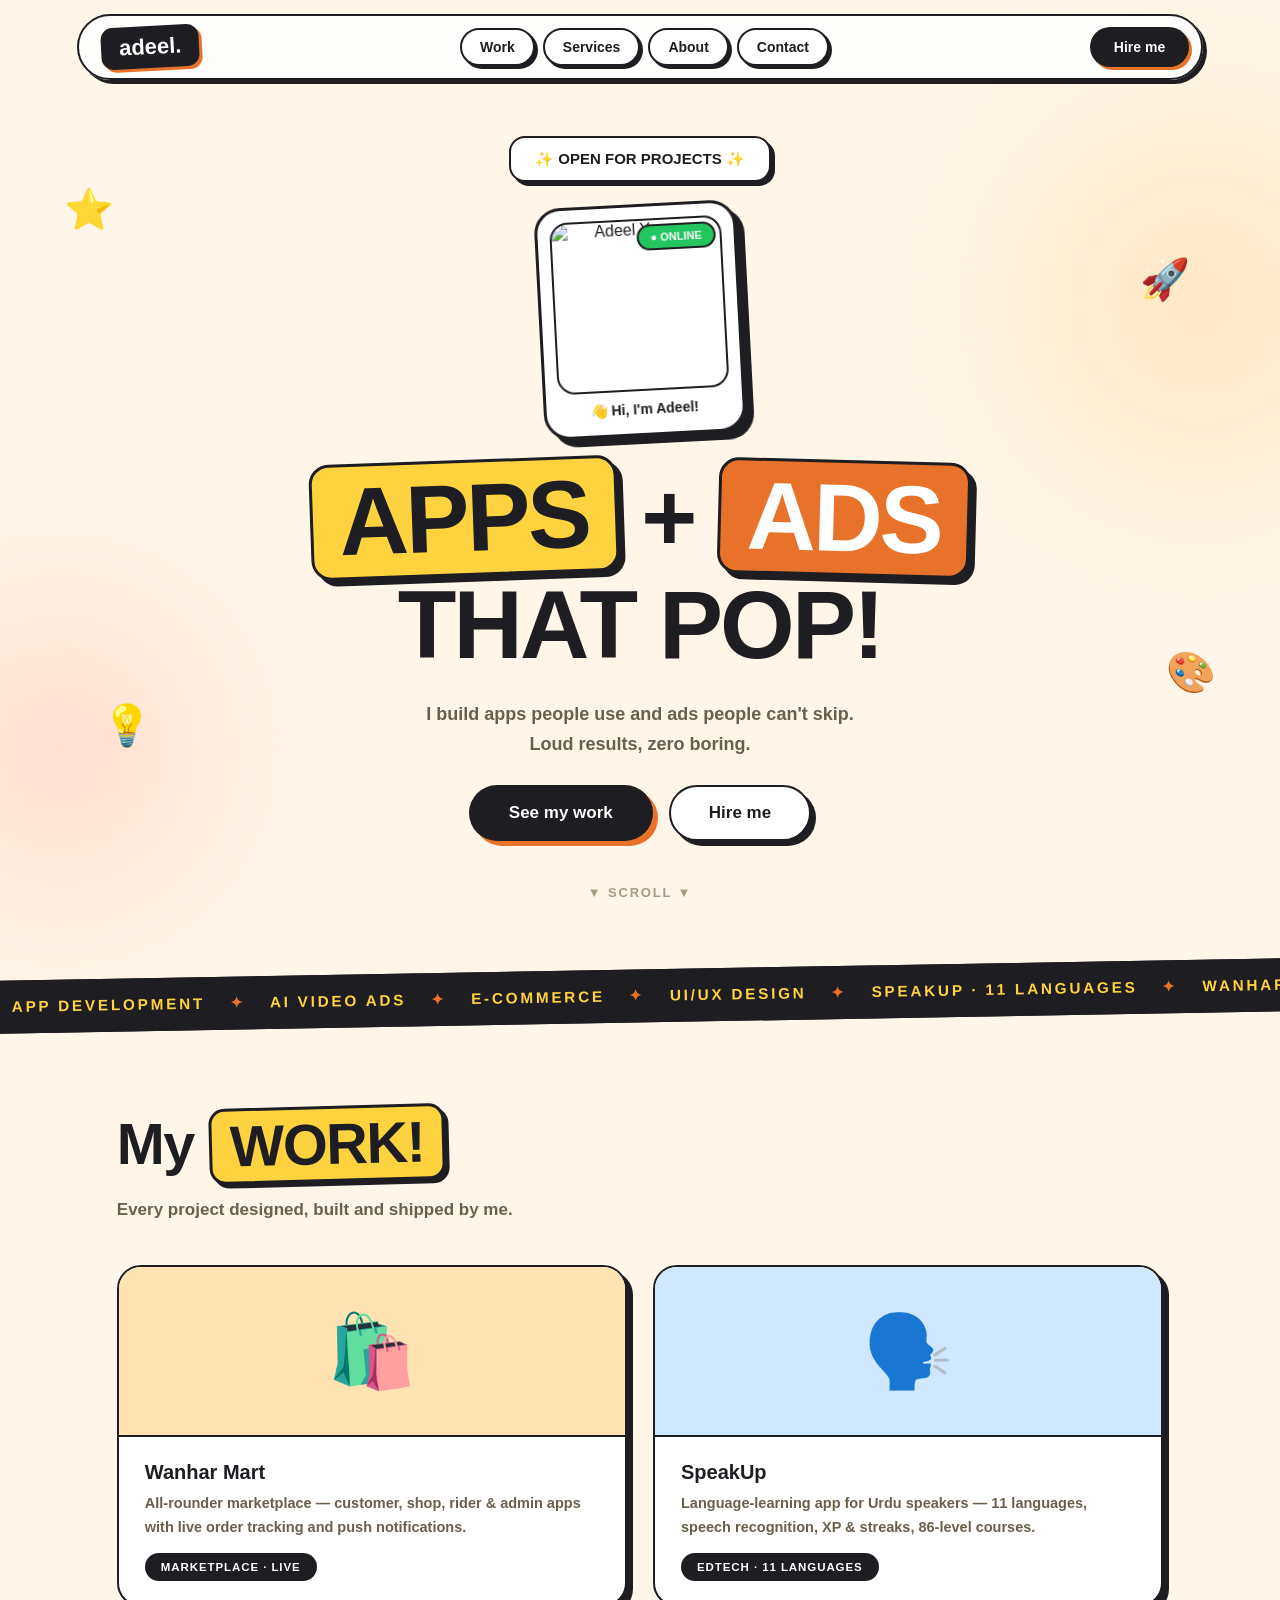
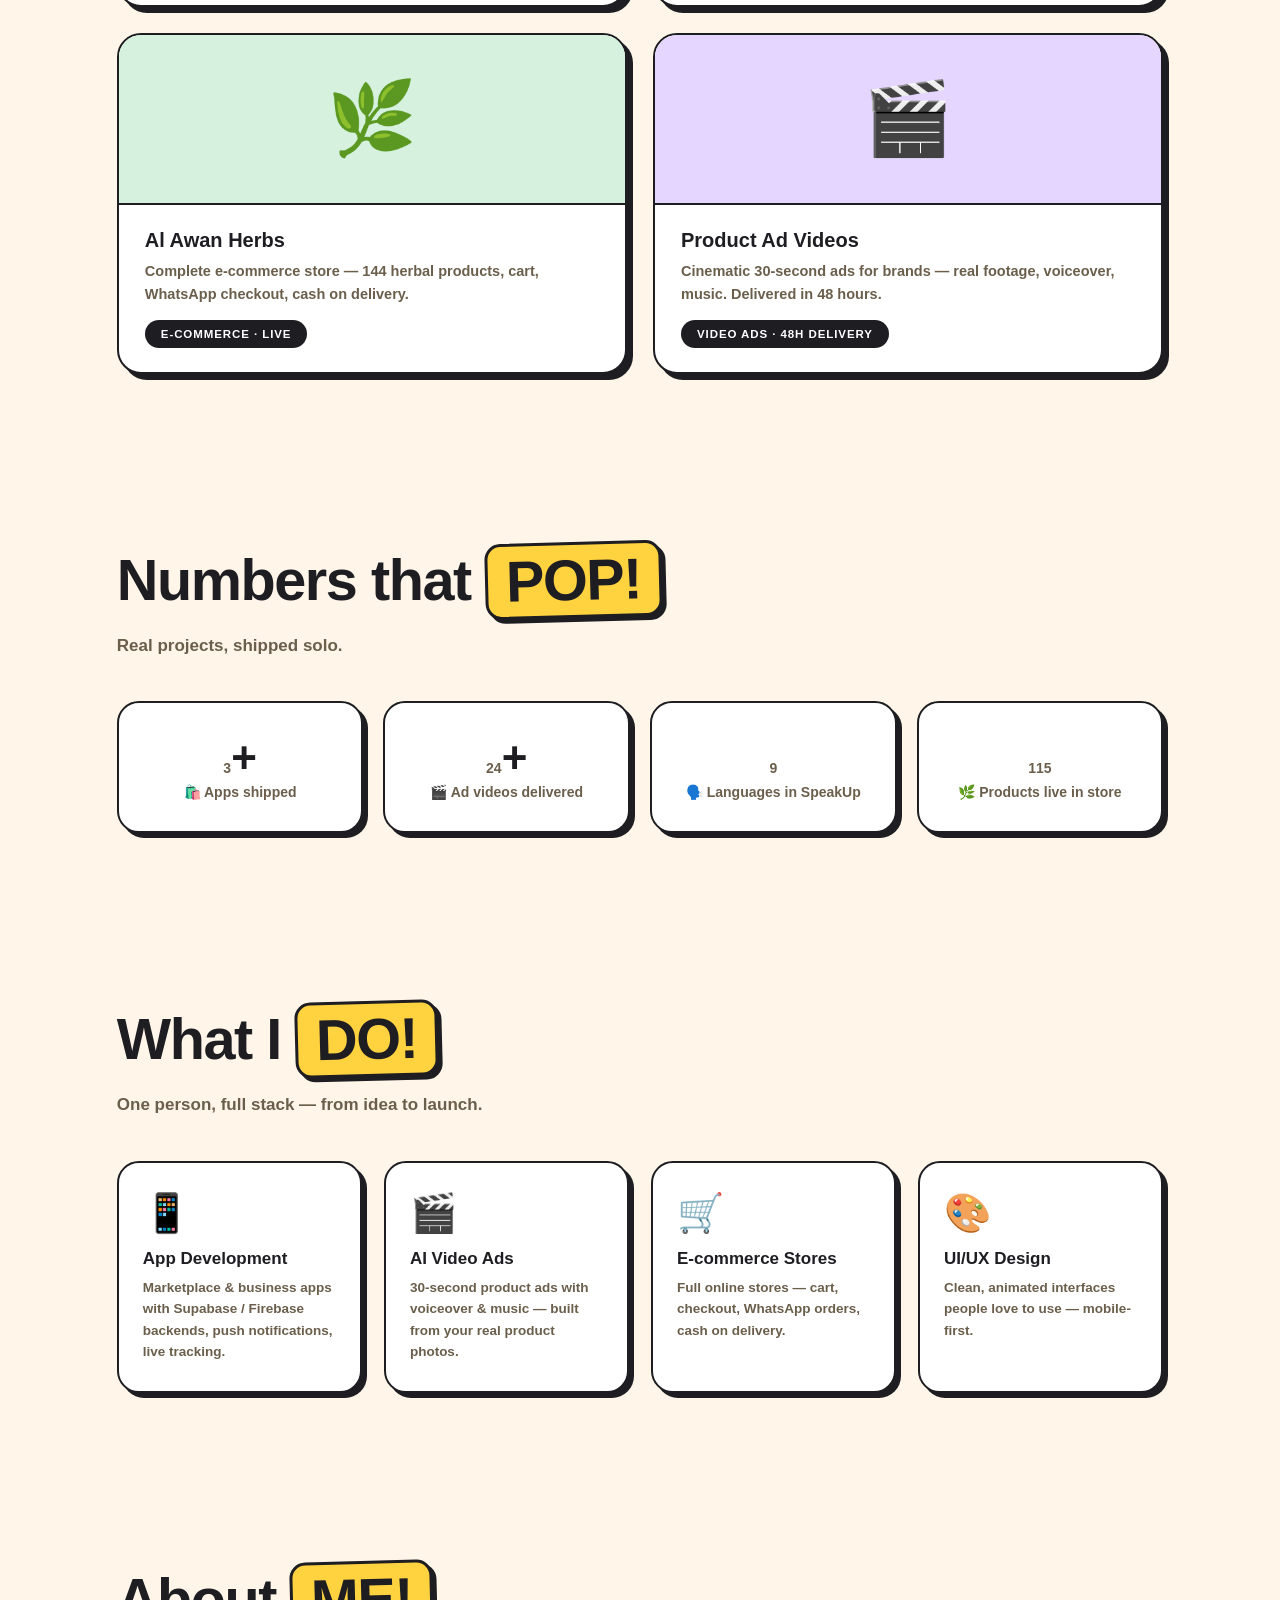
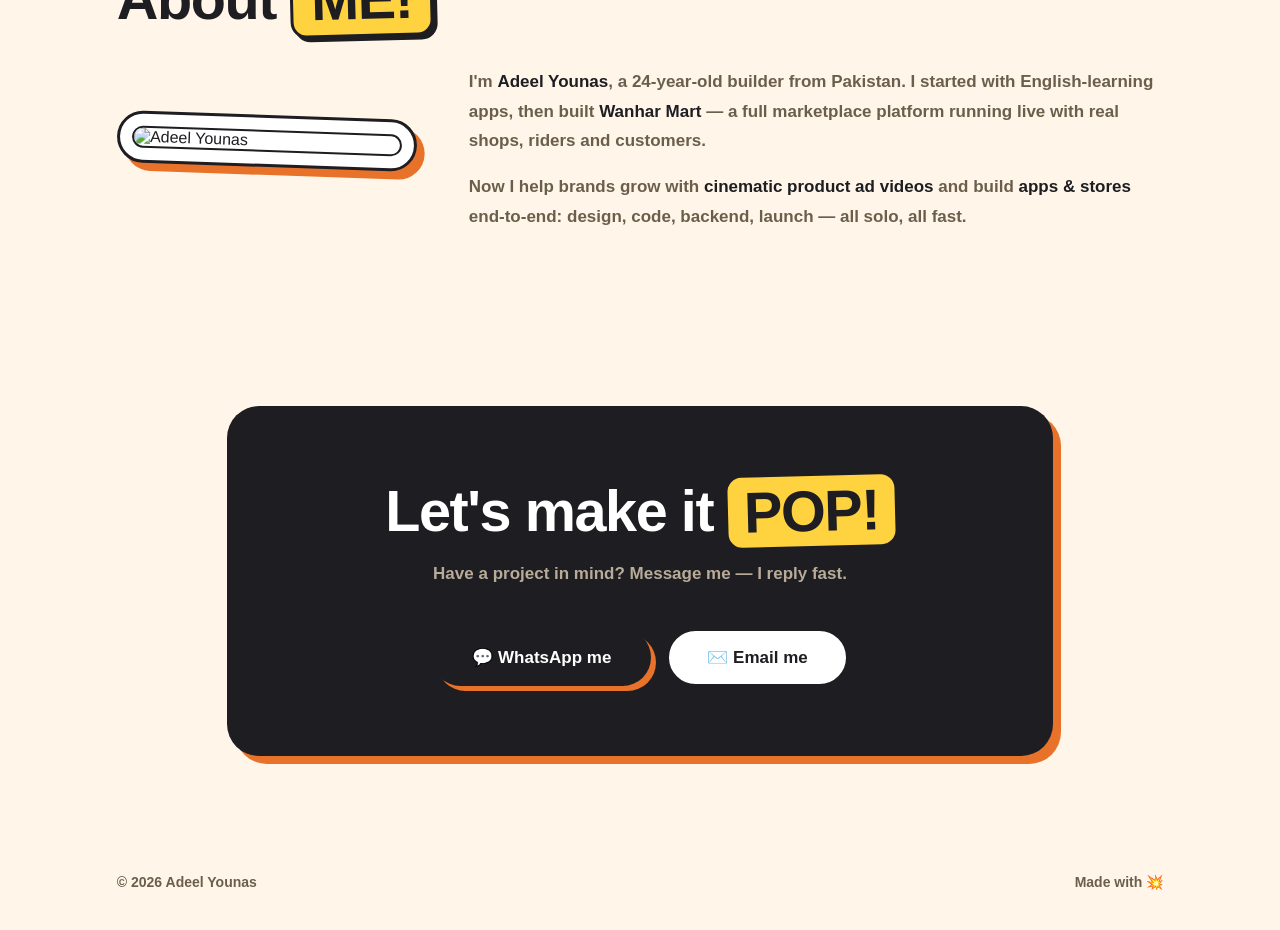
==== index.html @ 3af9af8c "Portfolio website v1 — Sticker Pop design" ====
<!DOCTYPE html>
<html lang="en">
<head>
<meta charset="utf-8">
<meta name="viewport" content="width=device-width,initial-scale=1">
<title>Adeel Younas — Apps & Ads That Pop!</title>
<meta name="description" content="Adeel Younas builds marketplace apps, e-commerce stores and scroll-stopping video ads.">
<!-- ============================================================
  CONTACT SETUP — Adeel, apne asal links yahan lagao:
  1) WHATSAPP_NUMBER: apna number (92 se shuru, baghair + ke)
  2) EMAIL_ADDRESS: apni email
============================================================= -->
<style>
*{margin:0;padding:0;box-sizing:border-box}
html{scroll-behavior:smooth}
body{background:#FFF6E9;color:#1d1d22;font-family:-apple-system,BlinkMacSystemFont,'Segoe UI',Roboto,sans-serif;overflow-x:hidden}
::selection{background:#FFD23F}
/* ---------- floating shapes ---------- */
.shape{position:absolute;pointer-events:none;animation:spinfloat 8s ease-in-out infinite;z-index:1;font-size:40px}
@keyframes spinfloat{0%,100%{transform:translateY(0) rotate(0)}50%{transform:translateY(-24px) rotate(18deg)}}
/* ---------- nav ---------- */
nav{position:sticky;top:14px;z-index:50;display:flex;justify-content:space-between;align-items:center;margin:14px 6vw 0;background:#ffffffd9;border:2.5px solid #1d1d22;border-radius:99px;padding:10px 12px 10px 22px;box-shadow:4px 4px 0 #1d1d22;backdrop-filter:blur(10px)}
.logo{font-weight:900;font-size:22px;background:#1d1d22;color:#fff;padding:8px 18px;border-radius:12px;transform:rotate(-3deg);box-shadow:3px 3px 0 #E8722A;text-decoration:none}
.links{display:flex;gap:8px}
.links a{background:#fff;border:2px solid #1d1d22;padding:9px 18px;border-radius:99px;font-size:14px;font-weight:800;color:#1d1d22;cursor:pointer;box-shadow:3px 3px 0 #1d1d22;text-decoration:none;transition:transform .15s,box-shadow .15s}
.links a:hover{transform:translate(-2px,-2px);box-shadow:5px 5px 0 #1d1d22}
.navcta{background:#1d1d22;color:#fff;border:0;font-weight:900;font-size:14px;padding:12px 24px;border-radius:99px;cursor:pointer;box-shadow:3px 3px 0 #E8722A}
/* ---------- hero ---------- */
.hero{min-height:92vh;padding:56px 6vw 60px;position:relative;text-align:center}
.stk{display:inline-block;background:#fff;border:2.5px solid #1d1d22;border-radius:16px;padding:12px 24px;font-weight:900;font-size:15px;box-shadow:4px 4px 0 #1d1d22;margin-bottom:22px;animation:bounce 2.4s ease-in-out infinite;position:relative;z-index:2}
@keyframes bounce{0%,100%{transform:rotate(-2deg) translateY(0)}50%{transform:rotate(2deg) translateY(-10px)}}
.photostk{display:inline-block;background:#fff;border:3px solid #1d1d22;border-radius:26px;padding:12px 12px 16px;transform:rotate(-3deg);box-shadow:8px 8px 0 #1d1d22;margin-bottom:24px;animation:bounce 3.2s ease-in-out infinite;position:relative;z-index:2}
.photostk img{width:172px;height:172px;object-fit:cover;border-radius:18px;border:2.5px solid #1d1d22;display:block}
.photostk .cap{font-weight:900;font-size:14px;margin-top:10px}
.photostk .on{position:absolute;top:18px;right:18px;background:#22c55e;border:2.5px solid #1d1d22;color:#fff;font-size:11px;font-weight:900;padding:5px 12px;border-radius:99px;animation:blinkdot 1.8s infinite}
@keyframes blinkdot{50%{opacity:.55}}
h1{font-size:clamp(52px,7.5vw,104px);line-height:1.02;letter-spacing:-.03em;font-weight:900;position:relative;z-index:2}
h1 .w1{display:inline-block;background:#FFD23F;border:3px solid #1d1d22;border-radius:20px;padding:6px 26px;transform:rotate(-2deg);box-shadow:6px 6px 0 #1d1d22;animation:wiggle 3s ease-in-out infinite}
h1 .w2{display:inline-block;background:#E8722A;color:#fff;border:3px solid #1d1d22;border-radius:20px;padding:6px 26px;transform:rotate(1.5deg);box-shadow:6px 6px 0 #1d1d22;animation:wiggle 3s ease-in-out infinite reverse}
@keyframes wiggle{0%,100%{transform:rotate(-2deg)}50%{transform:rotate(2deg) translateY(-6px)}}
p.desc{font-size:18px;color:#6b5f4c;margin:26px auto;max-width:580px;line-height:1.65;font-weight:600;position:relative;z-index:2}
.cta{display:flex;gap:16px;justify-content:center;position:relative;z-index:2;flex-wrap:wrap}
.btn1{background:#1d1d22;color:#fff;border:0;font-weight:900;font-size:17px;padding:18px 40px;border-radius:99px;cursor:pointer;box-shadow:5px 5px 0 #E8722A;transition:transform .15s;text-decoration:none;display:inline-block}
.btn1:hover{transform:translate(-2px,-2px)}
.btn1:active{transform:translate(2px,2px);box-shadow:1px 1px 0 #E8722A}
.btn2{background:#fff;border:2.5px solid #1d1d22;font-weight:900;font-size:17px;padding:16px 38px;border-radius:99px;cursor:pointer;box-shadow:5px 5px 0 #1d1d22;color:#1d1d22;text-decoration:none;display:inline-block;transition:transform .15s}
.btn2:hover{transform:translate(-2px,-2px)}
.scrollhint{margin-top:44px;color:#a89a83;font-weight:800;font-size:13px;letter-spacing:.14em;animation:hinty 2s ease-in-out infinite;position:relative;z-index:2}
@keyframes hinty{50%{transform:translateY(8px)}}
/* ---------- sections ---------- */
section{padding:84px 6vw;max-width:1200px;margin:0 auto;position:relative;z-index:2}
h2{font-size:clamp(36px,4.5vw,60px);font-weight:900;letter-spacing:-.025em;margin-bottom:14px}
h2 .mk{background:#FFD23F;border:3px solid #1d1d22;border-radius:16px;padding:2px 18px;box-shadow:4px 4px 0 #1d1d22;display:inline-block;transform:rotate(-1.5deg)}
.secsub{color:#6b5f4c;font-size:17px;margin-bottom:42px;font-weight:600;max-width:620px;line-height:1.6}
/* reveal on scroll */
.rv{opacity:0;transform:translateY(46px) rotate(.5deg);transition:opacity .7s cubic-bezier(.22,1,.36,1),transform .7s cubic-bezier(.22,1,.36,1)}
.rv.in{opacity:1;transform:none}
/* stats */
.stats{display:flex;gap:20px;flex-wrap:wrap}
.stat{flex:1;min-width:170px;background:#fff;border:2.5px solid #1d1d22;border-radius:22px;padding:30px 20px;text-align:center;box-shadow:5px 5px 0 #1d1d22;transition:transform .2s}
.stat:hover{transform:translateY(-6px) rotate(-1deg)}
.stat b{font-size:44px;display:block;font-variant-numeric:tabular-nums}
.stat span{color:#6b5f4c;font-size:14px;font-weight:700}
/* projects */
.proj{display:grid;grid-template-columns:1fr 1fr;gap:26px}
.pj{background:#fff;border:2.5px solid #1d1d22;border-radius:24px;overflow:hidden;box-shadow:6px 6px 0 #1d1d22;transition:transform .2s,box-shadow .2s}
.pj:hover{transform:translate(-3px,-3px);box-shadow:9px 9px 0 #1d1d22}
.pj .art{height:170px;display:flex;align-items:center;justify-content:center;font-size:72px;border-bottom:2.5px solid #1d1d22}
.a1{background:#FFE3B3}.a2{background:#CFE8FF}.a3{background:#D6F2DF}.a4{background:#E5D6FF}
.pj .body{padding:24px 26px}
.pj .body b{font-size:20px}.pj .body p{color:#6b5f4c;font-size:14.5px;margin-top:8px;line-height:1.6;font-weight:600}
.pj .tag{display:inline-block;margin-top:14px;font-size:11.5px;font-weight:900;letter-spacing:.08em;color:#fff;background:#1d1d22;padding:8px 16px;border-radius:99px}
/* services */
.svc{display:grid;grid-template-columns:repeat(4,1fr);gap:22px}
.sv{background:#fff;border:2.5px solid #1d1d22;border-radius:22px;padding:28px 24px;box-shadow:5px 5px 0 #1d1d22;transition:transform .2s}
.sv:hover{transform:translate(-3px,-3px) rotate(-1deg)}
.sv .em{font-size:38px}.sv b{display:block;margin:14px 0 8px;font-size:17px}.sv p{color:#6b5f4c;font-size:13.5px;line-height:1.6;font-weight:600}
/* about */
.about{display:grid;grid-template-columns:300px 1fr;gap:52px;align-items:center}
.about .ph2{background:#fff;border:3px solid #1d1d22;border-radius:26px;padding:12px;transform:rotate(2deg);box-shadow:8px 8px 0 #E8722A;transition:transform .25s}
.about .ph2:hover{transform:rotate(0)}
.about .ph2 img{width:100%;border-radius:18px;border:2.5px solid #1d1d22;display:block}
.about p{color:#6b5f4c;font-size:17px;line-height:1.75;margin-top:16px;font-weight:600}
.about p b{color:#1d1d22}
/* contact */
.contact{text-align:center;padding:90px 6vw;max-width:980px;margin:0 auto;position:relative;z-index:2}
.cbox{background:#1d1d22;color:#fff;border-radius:32px;padding:70px 40px;box-shadow:8px 8px 0 #E8722A;position:relative;overflow:hidden}
.cbox h2{color:#fff}.cbox .secsub{color:#b8ab98;margin-left:auto;margin-right:auto}
.popword{background:#FFD23F;color:#1d1d22;border-radius:14px;padding:2px 16px;display:inline-block;transform:rotate(-1.5deg)}
.cbtns{display:flex;gap:16px;justify-content:center;margin-top:34px;flex-wrap:wrap}
.cbtns .btn1{box-shadow:5px 5px 0 #E8722A}
/* footer */
footer{padding:28px 6vw 40px;color:#6b5f4c;font-size:14px;font-weight:700;display:flex;justify-content:space-between;max-width:1200px;margin:0 auto;position:relative;z-index:2}
/* back to top */
#top{position:fixed;bottom:26px;right:26px;width:54px;height:54px;border-radius:50%;background:#1d1d22;color:#FFD23F;border:2.5px solid #1d1d22;box-shadow:4px 4px 0 #E8722A;font-size:22px;font-weight:900;cursor:pointer;z-index:60;opacity:0;pointer-events:none;transition:opacity .3s,transform .2s}
#top.show{opacity:1;pointer-events:auto}
#top:hover{transform:translateY(-4px)}
/* responsive */
@media(max-width:900px){
  .svc{grid-template-columns:1fr 1fr}
  .proj{grid-template-columns:1fr}
  .about{grid-template-columns:1fr;gap:32px}
  .about .ph2{max-width:300px;margin:0 auto}
  .links{display:none}
}
@media(max-width:560px){
  .svc{grid-template-columns:1fr}
  h1{font-size:15vw}
  .cbox{padding:48px 24px}
}

/* ===== extra animations ===== */
@keyframes heroIn{from{opacity:0;transform:translateY(50px) scale(.96)}to{opacity:1;transform:none}}
@keyframes popIn{0%{opacity:0;transform:scale(.4) rotate(-14deg)}70%{transform:scale(1.12) rotate(3deg)}100%{opacity:1;transform:scale(1) rotate(-3deg)}}
.hero .stk{animation:heroIn .7s .1s cubic-bezier(.22,1,.36,1) backwards,bounce 2.4s 1s ease-in-out infinite}
.photostk{animation:popIn .8s .25s cubic-bezier(.34,1.56,.64,1) backwards,bounce 3.2s 1.4s ease-in-out infinite}
.hero h1{animation:heroIn .8s .4s cubic-bezier(.22,1,.36,1) backwards}
.hero p.desc{animation:heroIn .8s .55s cubic-bezier(.22,1,.36,1) backwards}
.hero .cta{animation:heroIn .8s .7s cubic-bezier(.22,1,.36,1) backwards}
.scrollhint{animation:heroIn .8s .85s ease backwards,hinty 2s 1.8s ease-in-out infinite}
/* marquee strip */
.marq{overflow:hidden;white-space:nowrap;background:#1d1d22;border-top:2.5px solid #1d1d22;border-bottom:2.5px solid #1d1d22;padding:15px 0;margin:10px 0 0;transform:rotate(-1deg) scale(1.02)}
.marq div{display:inline-block;font-weight:900;font-size:15px;letter-spacing:.18em;color:#FFD23F;animation:slide 24s linear infinite}
.marq div span{margin:0 24px}.marq div i{color:#E8722A;font-style:normal}
@keyframes slide{to{transform:translateX(-50%)}}
/* floating bg blobs */
.blob{position:absolute;border-radius:50%;filter:blur(80px);opacity:.5;pointer-events:none;z-index:0}
.bl1{width:340px;height:340px;background:#FFD9A0;top:6%;right:-90px;animation:drift 9s ease-in-out infinite}
.bl2{width:280px;height:280px;background:#FFC4B3;bottom:8%;left:-80px;animation:drift 11s ease-in-out infinite reverse}
@keyframes drift{0%,100%{transform:translate(0,0)}50%{transform:translate(-36px,28px)}}
/* heading marker pop */
h2 .mk{transition:transform .25s}
.rv.in h2 .mk,.rv.in.mk{animation:mkpop .5s cubic-bezier(.34,1.56,.64,1)}
@keyframes mkpop{0%{transform:scale(.5) rotate(-10deg)}100%{transform:scale(1) rotate(-1.5deg)}}
/* button shine sweep */
.btn1{position:relative;overflow:hidden}
.btn1::after{content:'';position:absolute;top:0;left:-80%;width:50%;height:100%;background:linear-gradient(100deg,transparent,#ffffff55,transparent);transform:skewX(-20deg);animation:shine 3.6s ease-in-out infinite}
@keyframes shine{0%,55%{left:-80%}100%{left:160%}}
/* tap bounce (touch) */
.tap{animation:tapb .35s ease!important}
@keyframes tapb{0%{transform:scale(1)}40%{transform:scale(.93) rotate(-1deg)}100%{transform:scale(1)}}
/* stat count pop */
.stat b{transition:transform .2s}
.stat:hover b{transform:scale(1.12)}
/* nav shrink on scroll */
nav.scrolled{padding:7px 10px 7px 18px;box-shadow:3px 3px 0 #1d1d22}
nav{transition:padding .25s,box-shadow .25s}
/* photo gentle float already via bounce; add glow pulse */
.photostk{filter:drop-shadow(0 0 0 transparent)}
@media(prefers-reduced-motion:reduce){*{animation:none!important;transition:none!important}.rv{opacity:1;transform:none}}
</style>
</head>
<body>

<nav>
  <a class="logo" href="#top-hero">adeel.</a>
  <div class="links">
    <a href="#work">Work</a><a href="#services">Services</a><a href="#about">About</a><a href="#contact">Contact</a>
  </div>
  <a class="navcta" href="#contact" style="text-decoration:none">Hire me</a>
</nav>

<header class="hero" id="top-hero">
  <div class="shape" style="top:12%;left:5%">⭐</div>
  <div class="shape" style="top:20%;right:7%;animation-delay:1.5s">🚀</div>
  <div class="shape" style="bottom:24%;left:8%;animation-delay:3s">💡</div>
  <div class="shape" style="bottom:30%;right:5%;animation-delay:2s">🎨</div>
  <div class="blob bl1"></div>
  <div class="blob bl2"></div>
  <div class="stk">✨ OPEN FOR PROJECTS ✨</div><br>
  <div class="photostk"><span class="on">● ONLINE</span><img src="adeel-photo.webp" alt="Adeel Younas"><div class="cap">👋 Hi, I'm Adeel!</div></div>
  <h1><span class="w1">APPS</span> + <span class="w2">ADS</span><br>THAT POP!</h1>
  <p class="desc">I build apps people use and ads people can't skip.<br>Loud results, zero boring.</p>
  <div class="cta"><a class="btn1" href="#work">See my work</a><a class="btn2" href="#contact">Hire me</a></div>
  <div class="scrollhint">▼ SCROLL ▼</div>
</header>
<div class="marq" aria-hidden="true"><div><span>APP DEVELOPMENT</span><i>✦</i><span>AI VIDEO ADS</span><i>✦</i><span>E-COMMERCE</span><i>✦</i><span>UI/UX DESIGN</span><i>✦</i><span>SPEAKUP · 11 LANGUAGES</span><i>✦</i><span>WANHAR MART · LIVE</span><i>✦</i><span>APP DEVELOPMENT</span><i>✦</i><span>AI VIDEO ADS</span><i>✦</i><span>E-COMMERCE</span><i>✦</i><span>UI/UX DESIGN</span><i>✦</i><span>SPEAKUP · 11 LANGUAGES</span><i>✦</i><span>WANHAR MART · LIVE</span><i>✦</i></div></div>

<section id="work">
  <h2 class="rv">My <span class="mk">WORK!</span></h2>
  <p class="secsub rv">Every project designed, built and shipped by me.</p>
  <div class="proj">
    <div class="pj rv"><div class="art a1">🛍️</div><div class="body"><b>Wanhar Mart</b><p>All-rounder marketplace — customer, shop, rider &amp; admin apps with live order tracking and push notifications.</p><span class="tag">MARKETPLACE · LIVE</span></div></div>
    <div class="pj rv"><div class="art a2">🗣️</div><div class="body"><b>SpeakUp</b><p>Language-learning app for Urdu speakers — 11 languages, speech recognition, XP &amp; streaks, 86-level courses.</p><span class="tag">EDTECH · 11 LANGUAGES</span></div></div>
    <div class="pj rv"><div class="art a3">🌿</div><div class="body"><b>Al Awan Herbs</b><p>Complete e-commerce store — 144 herbal products, cart, WhatsApp checkout, cash on delivery.</p><span class="tag">E-COMMERCE · LIVE</span></div></div>
    <div class="pj rv"><div class="art a4">🎬</div><div class="body"><b>Product Ad Videos</b><p>Cinematic 30-second ads for brands — real footage, voiceover, music. Delivered in 48 hours.</p><span class="tag">VIDEO ADS · 48H DELIVERY</span></div></div>
  </div>
</section>

<section>
  <h2 class="rv">Numbers that <span class="mk">POP!</span></h2>
  <p class="secsub rv">Real projects, shipped solo.</p>
  <div class="stats">
    <div class="stat rv"><b><span class="count" data-n="4">0</span>+</b><span>🛍️ Apps shipped</span></div>
    <div class="stat rv"><b><span class="count" data-n="30">0</span>+</b><span>🎬 Ad videos delivered</span></div>
    <div class="stat rv"><b><span class="count" data-n="11">0</span></b><span>🗣️ Languages in SpeakUp</span></div>
    <div class="stat rv"><b><span class="count" data-n="144">0</span></b><span>🌿 Products live in store</span></div>
  </div>
</section>

<section id="services">
  <h2 class="rv">What I <span class="mk">DO!</span></h2>
  <p class="secsub rv">One person, full stack — from idea to launch.</p>
  <div class="svc">
    <div class="sv rv"><div class="em">📱</div><b>App Development</b><p>Marketplace &amp; business apps with Supabase / Firebase backends, push notifications, live tracking.</p></div>
    <div class="sv rv"><div class="em">🎬</div><b>AI Video Ads</b><p>30-second product ads with voiceover &amp; music — built from your real product photos.</p></div>
    <div class="sv rv"><div class="em">🛒</div><b>E-commerce Stores</b><p>Full online stores — cart, checkout, WhatsApp orders, cash on delivery.</p></div>
    <div class="sv rv"><div class="em">🎨</div><b>UI/UX Design</b><p>Clean, animated interfaces people love to use — mobile-first.</p></div>
  </div>
</section>

<section id="about">
  <h2 class="rv">About <span class="mk">ME!</span></h2>
  <div class="about">
    <div class="ph2 rv"><img src="adeel-photo.webp" alt="Adeel Younas"></div>
    <div class="rv">
      <p>I'm <b>Adeel Younas</b>, a 24-year-old builder from Pakistan. I started with English-learning apps, then built <b>Wanhar Mart</b> — a full marketplace platform running live with real shops, riders and customers.</p>
      <p>Now I help brands grow with <b>cinematic product ad videos</b> and build <b>apps &amp; stores</b> end-to-end: design, code, backend, launch — all solo, all fast.</p>
    </div>
  </div>
</section>

<div class="contact" id="contact">
  <div class="cbox rv">
    <h2>Let's make it <span class="popword">POP!</span></h2>
    <p class="secsub">Have a project in mind? Message me — I reply fast.</p>
    <div class="cbtns">
      <a class="btn1" id="waBtn" href="#" target="_blank" rel="noopener">💬 WhatsApp me</a>
      <a class="btn2" id="mailBtn" href="#">✉️ Email me</a>
    </div>
  </div>
</div>

<footer><span>© 2026 Adeel Younas</span><span>Made with 💥</span></footer>

<button id="top" aria-label="Back to top">↑</button>

<script>
// ===== CONFIG — apne asal links yahan lagao =====
const WHATSAPP_NUMBER = "923410101415";
const EMAIL_ADDRESS   = "adeelmakhial@gmail.com";

document.getElementById('waBtn').href = WHATSAPP_NUMBER
  ? "https://wa.me/" + WHATSAPP_NUMBER + "?text=" + encodeURIComponent("Hi Adeel! I saw your portfolio — let's talk about a project.")
  : "#contact";
document.getElementById('mailBtn').href = EMAIL_ADDRESS ? "mailto:" + EMAIL_ADDRESS : "#contact";
if (!WHATSAPP_NUMBER) document.getElementById('waBtn').onclick = () => alert("WhatsApp number abhi set nahi — CONFIG mein lagao 🙂");
if (!EMAIL_ADDRESS) document.getElementById('mailBtn').onclick = () => alert("Email abhi set nahi — CONFIG mein lagao 🙂");

// ===== scroll reveal =====
const io = new IntersectionObserver(es => es.forEach(e => {
  if (e.isIntersecting){ e.target.classList.add('in'); io.unobserve(e.target); }
}), { threshold: .12 });
document.querySelectorAll('.rv').forEach(el => io.observe(el));

// ===== animated counters =====
const cio = new IntersectionObserver(es => es.forEach(e => {
  if (!e.isIntersecting) return;
  cio.unobserve(e.target);
  const el = e.target, target = +el.dataset.n, t0 = performance.now(), dur = 1400;
  (function tick(t){
    const p = Math.min((t - t0) / dur, 1), ease = 1 - Math.pow(1 - p, 3);
    el.textContent = Math.round(target * ease);
    if (p < 1) requestAnimationFrame(tick);
  })(t0);
}), { threshold: .5 });
document.querySelectorAll('.count').forEach(el => cio.observe(el));

// ===== back to top =====
const topBtn = document.getElementById('top');
addEventListener('scroll', () => topBtn.classList.toggle('show', scrollY > 600), { passive: true });
topBtn.onclick = () => scrollTo({ top: 0, behavior: 'smooth' });

// ===== tap bounce (mobile touch feedback) =====
document.querySelectorAll('.pj,.sv,.stat,.btn1,.btn2,.photostk').forEach(el => {
  el.addEventListener('touchstart', () => { el.classList.remove('tap'); void el.offsetWidth; el.classList.add('tap'); }, { passive: true });
});

// ===== nav shrink on scroll =====
const navEl = document.querySelector('nav');
addEventListener('scroll', () => navEl.classList.toggle('scrolled', scrollY > 40), { passive: true });

// ===== stagger cards in view =====
const sio = new IntersectionObserver(es => es.forEach(e => {
  if (!e.isIntersecting) return;
  sio.unobserve(e.target);
  const kids = e.target.querySelectorAll(':scope > *');
  kids.forEach((k, i) => { k.style.transitionDelay = (i * 90) + 'ms'; k.classList.add('in'); });
}), { threshold: .15 });
document.querySelectorAll('.proj,.svc,.stats').forEach(el => {
  el.querySelectorAll(':scope > *').forEach(k => k.classList.add('rv'));
  sio.observe(el);
});
</script>
</body>
</html>
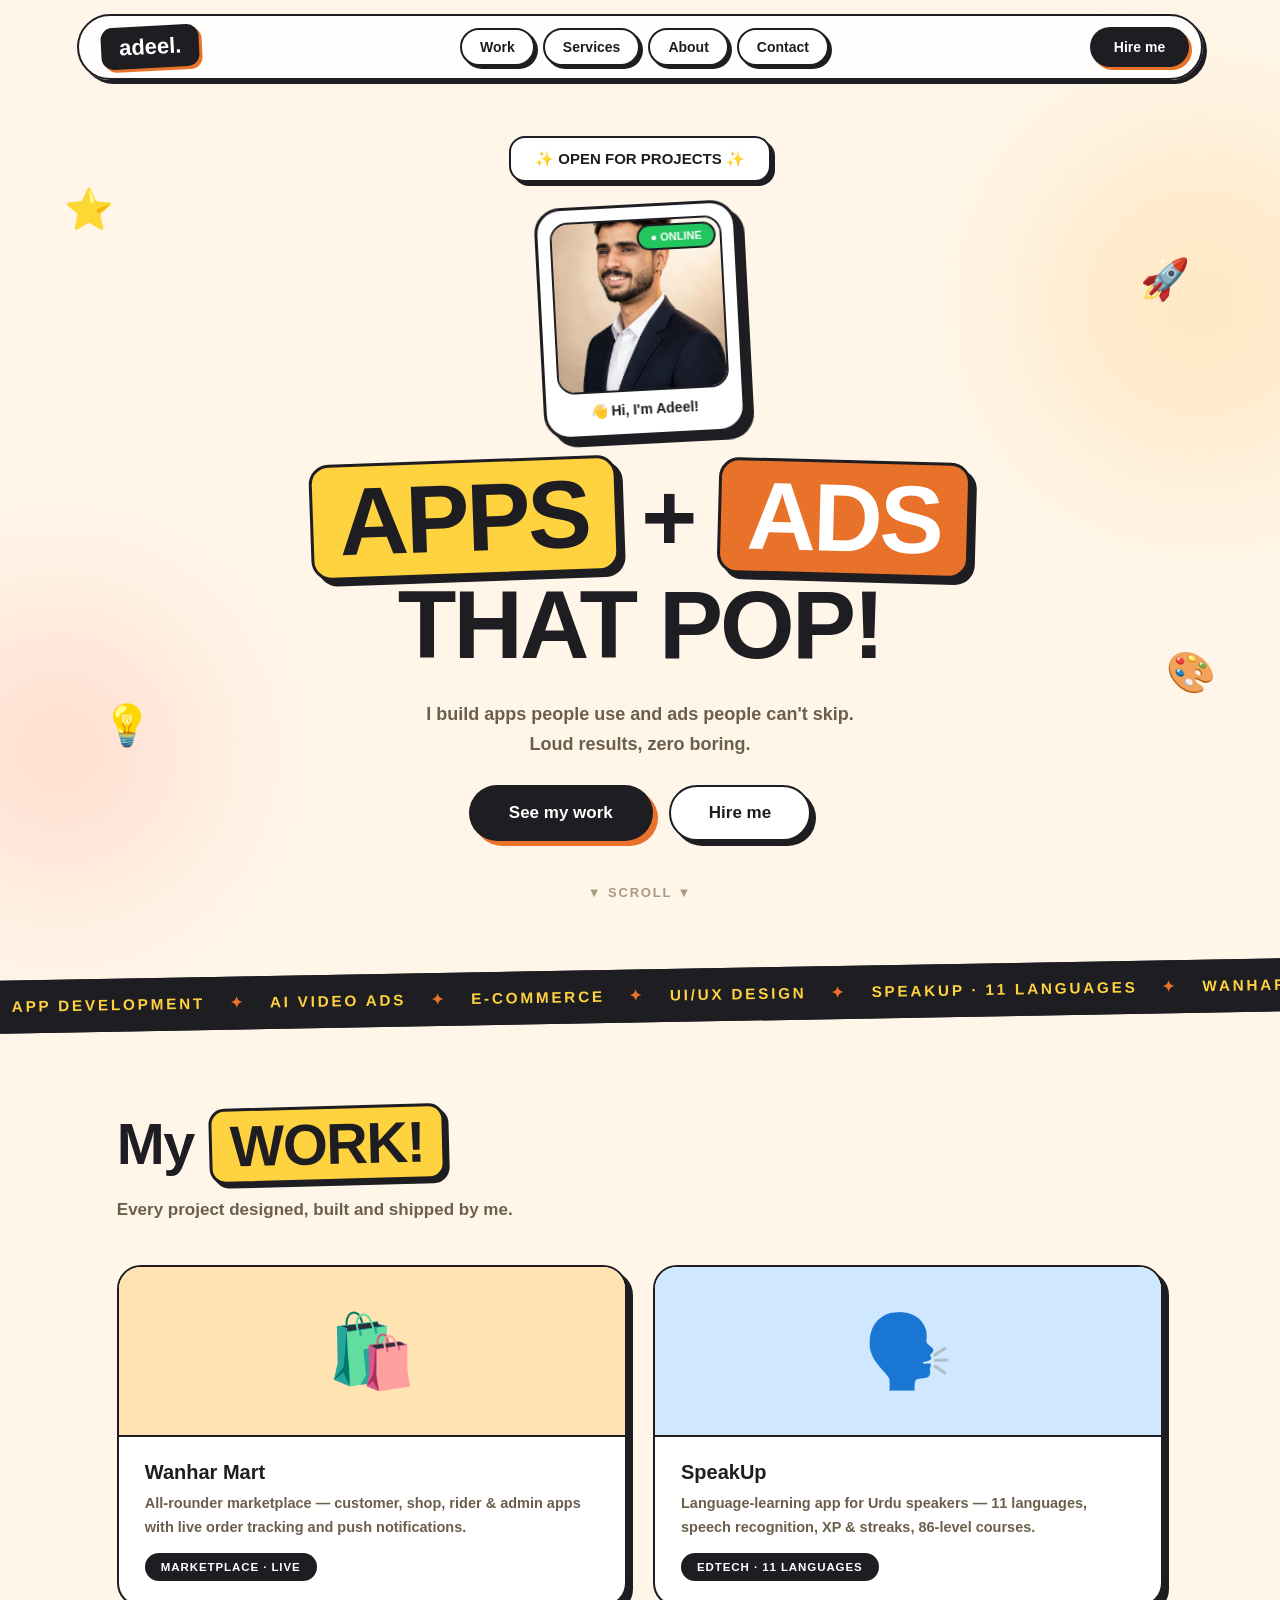
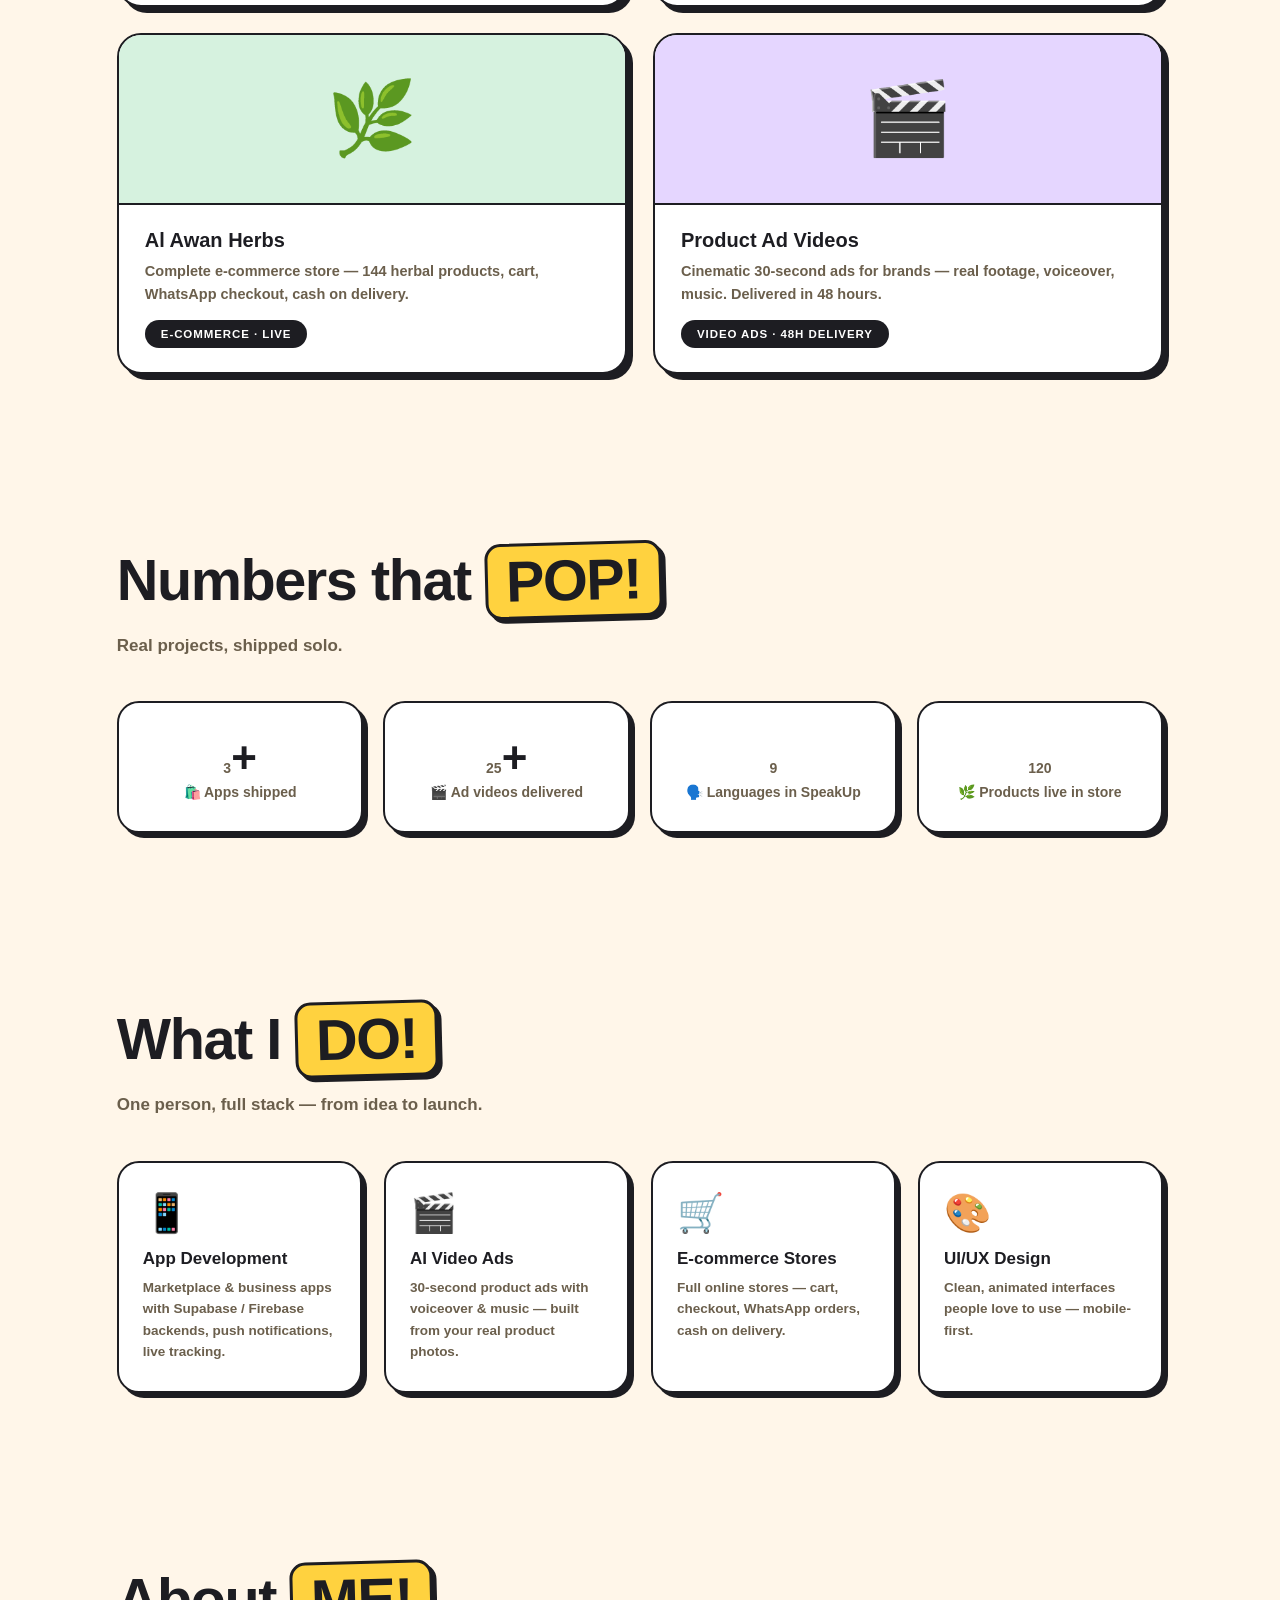
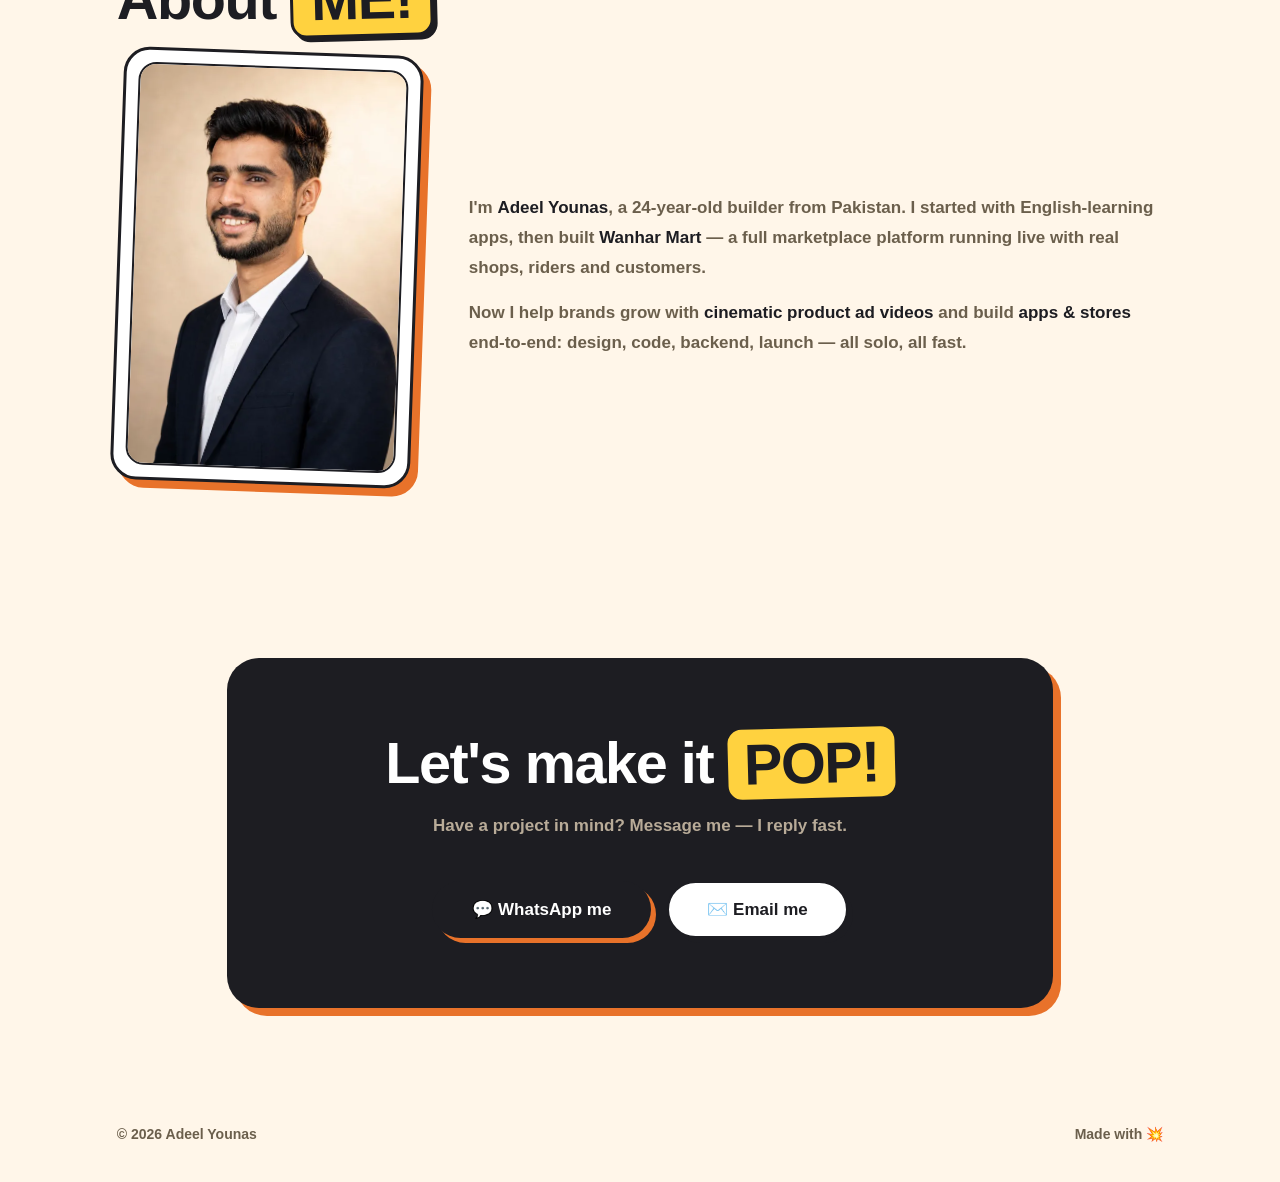
==== commit 46c74c01: "Embed photo as data URI (fix broken webp)" ====
--- a/index.html
+++ b/index.html
@@ -168,7 +168,7 @@
   <div class="blob bl1"></div>
   <div class="blob bl2"></div>
   <div class="stk">✨ OPEN FOR PROJECTS ✨</div><br>
-  <div class="photostk"><span class="on">● ONLINE</span><img src="adeel-photo.webp" alt="Adeel Younas"><div class="cap">👋 Hi, I'm Adeel!</div></div>
+  <div class="photostk"><span class="on">● ONLINE</span><img src="[data-uri]" alt="Adeel Younas"><div class="cap">👋 Hi, I'm Adeel!</div></div>
   <h1><span class="w1">APPS</span> + <span class="w2">ADS</span><br>THAT POP!</h1>
   <p class="desc">I build apps people use and ads people can't skip.<br>Loud results, zero boring.</p>
   <div class="cta"><a class="btn1" href="#work">See my work</a><a class="btn2" href="#contact">Hire me</a></div>
@@ -212,7 +212,7 @@
 <section id="about">
   <h2 class="rv">About <span class="mk">ME!</span></h2>
   <div class="about">
-    <div class="ph2 rv"><img src="adeel-photo.webp" alt="Adeel Younas"></div>
+    <div class="ph2 rv"><img src="[data-uri]" alt="Adeel Younas"></div>
     <div class="rv">
       <p>I'm <b>Adeel Younas</b>, a 24-year-old builder from Pakistan. I started with English-learning apps, then built <b>Wanhar Mart</b> — a full marketplace platform running live with real shops, riders and customers.</p>
       <p>Now I help brands grow with <b>cinematic product ad videos</b> and build <b>apps &amp; stores</b> end-to-end: design, code, backend, launch — all solo, all fast.</p>
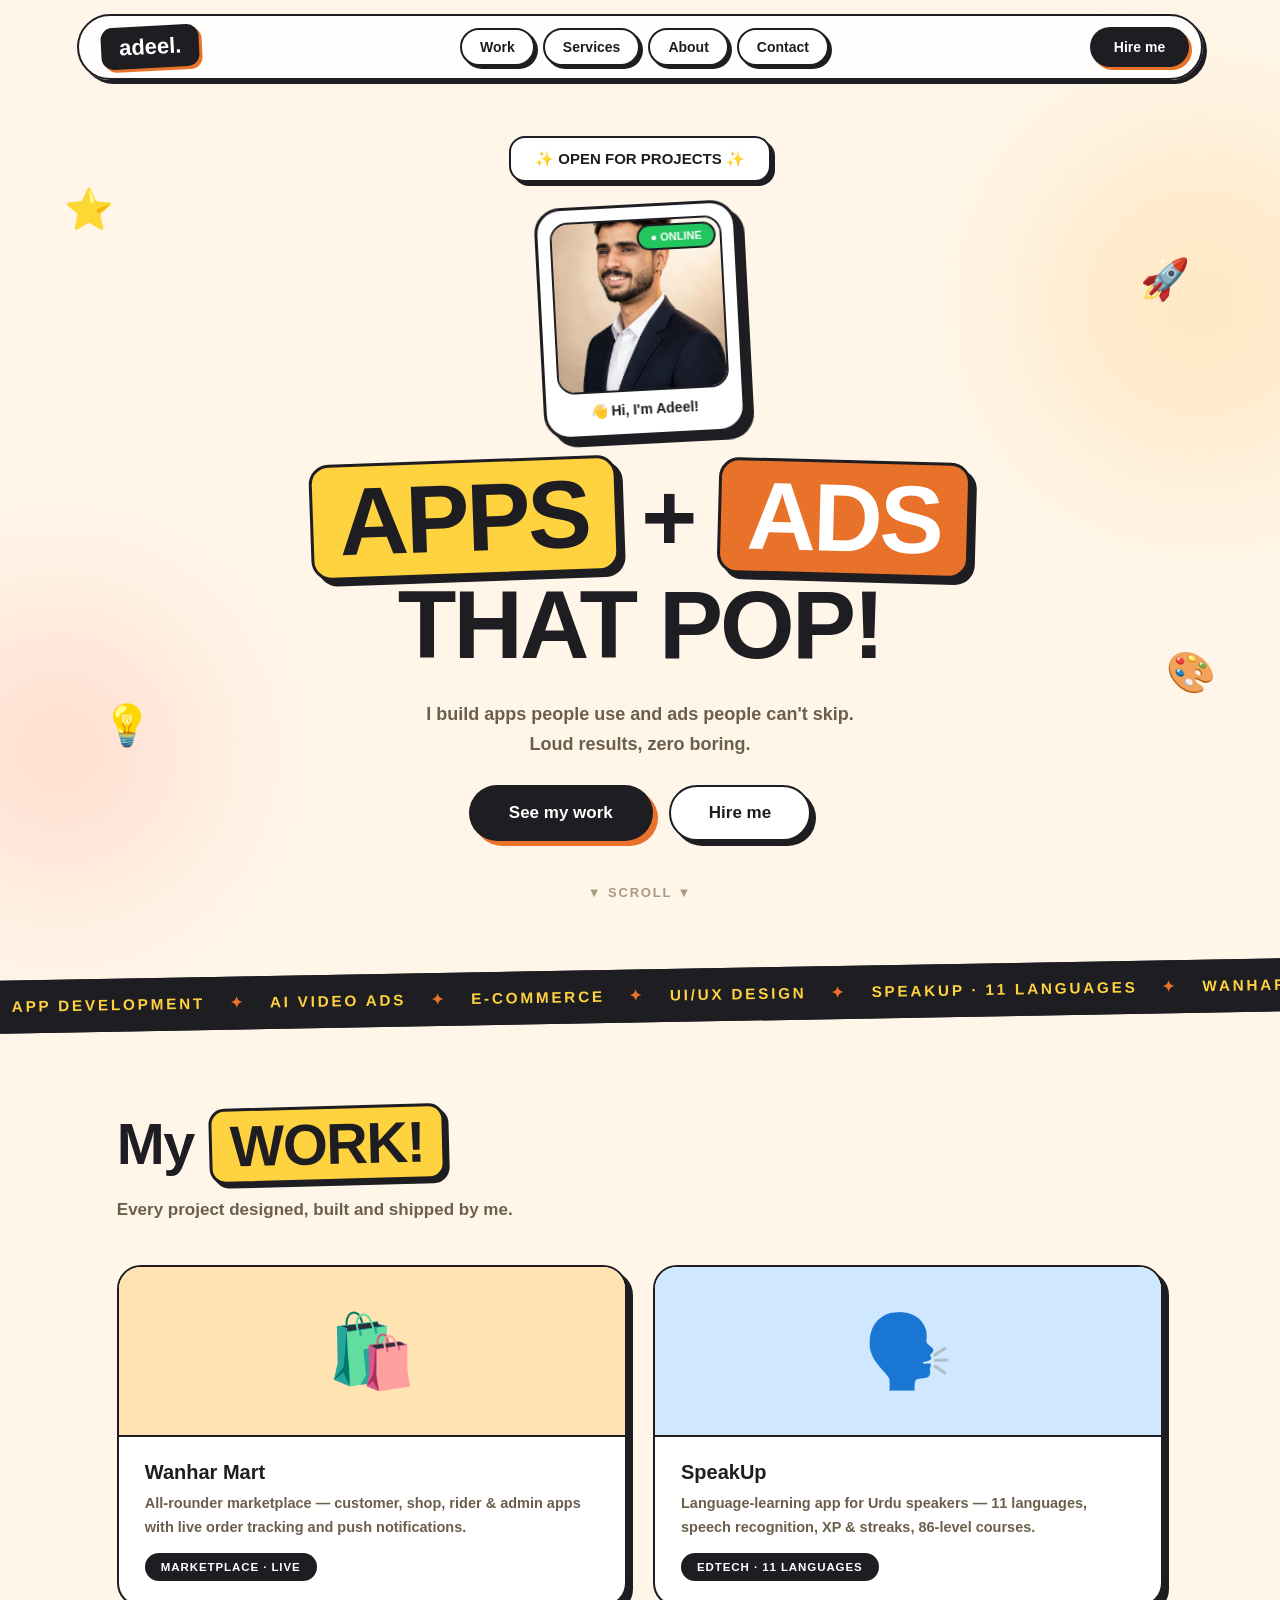
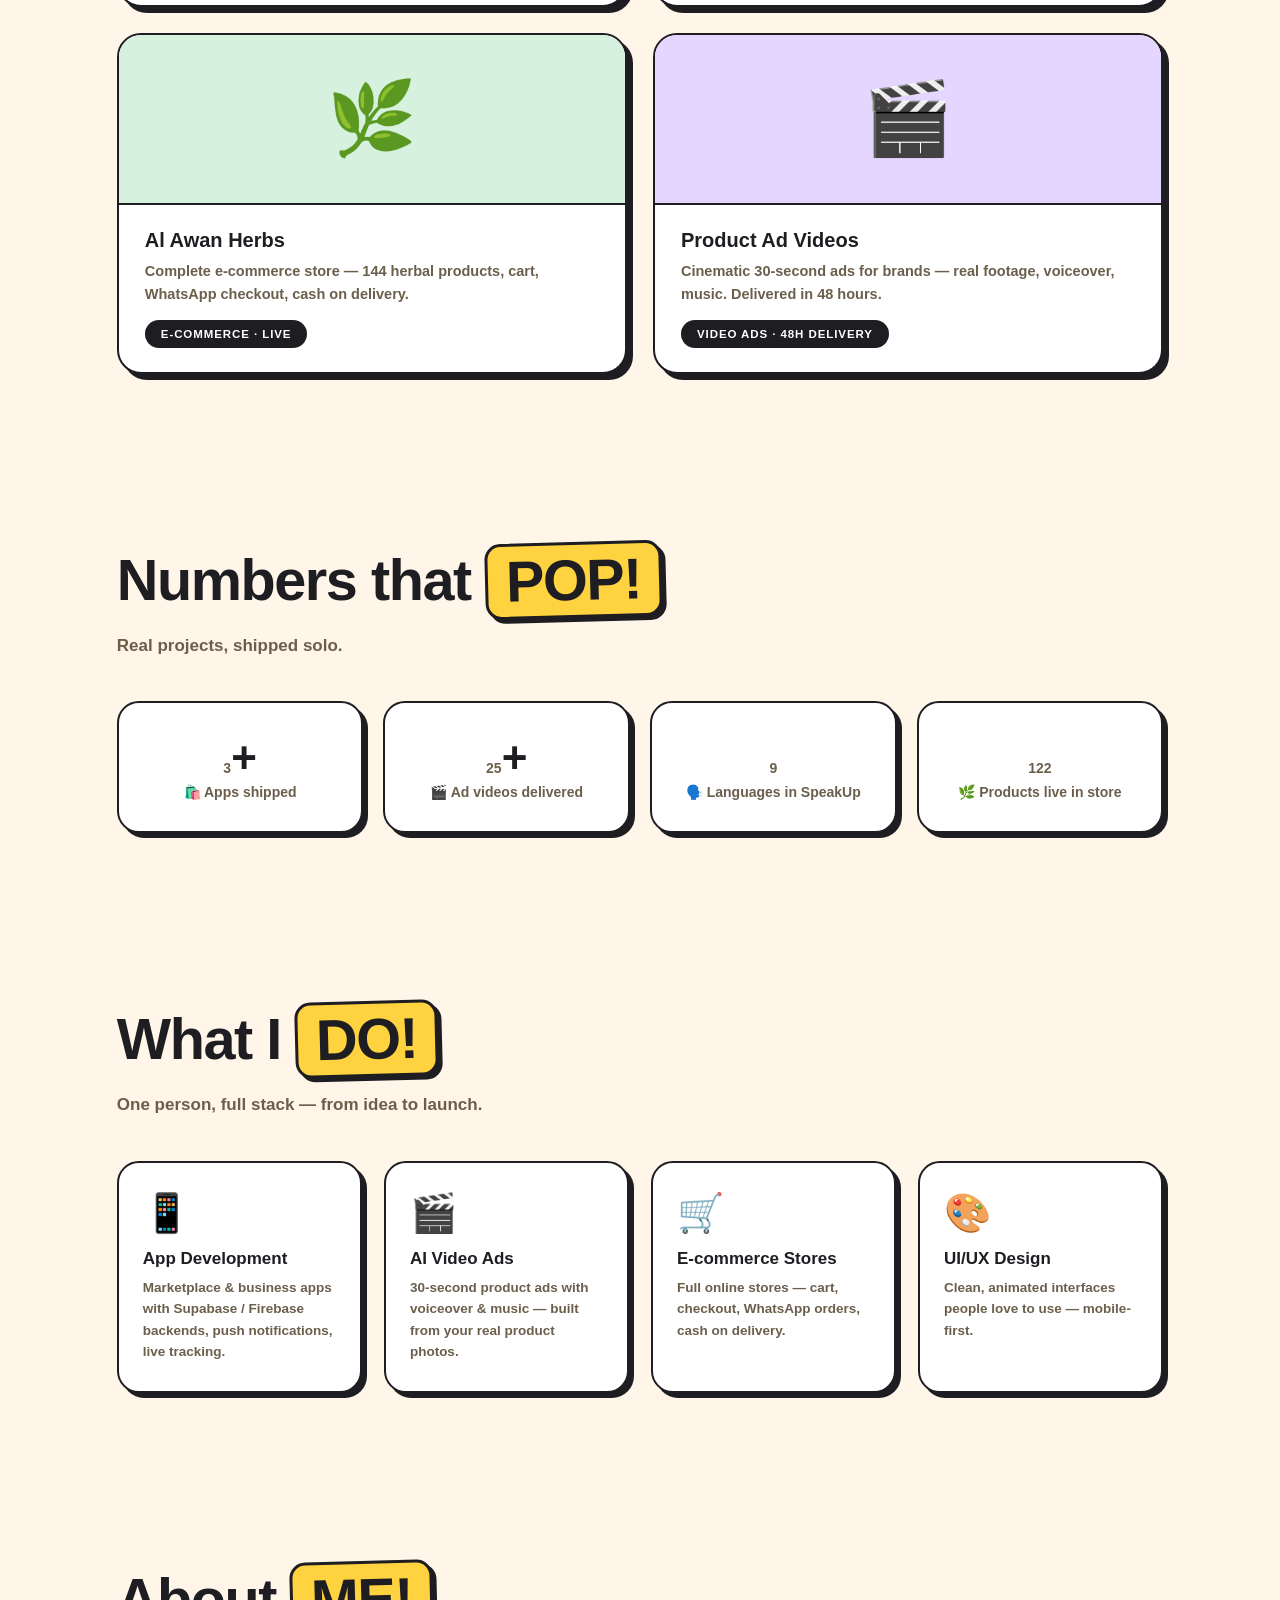
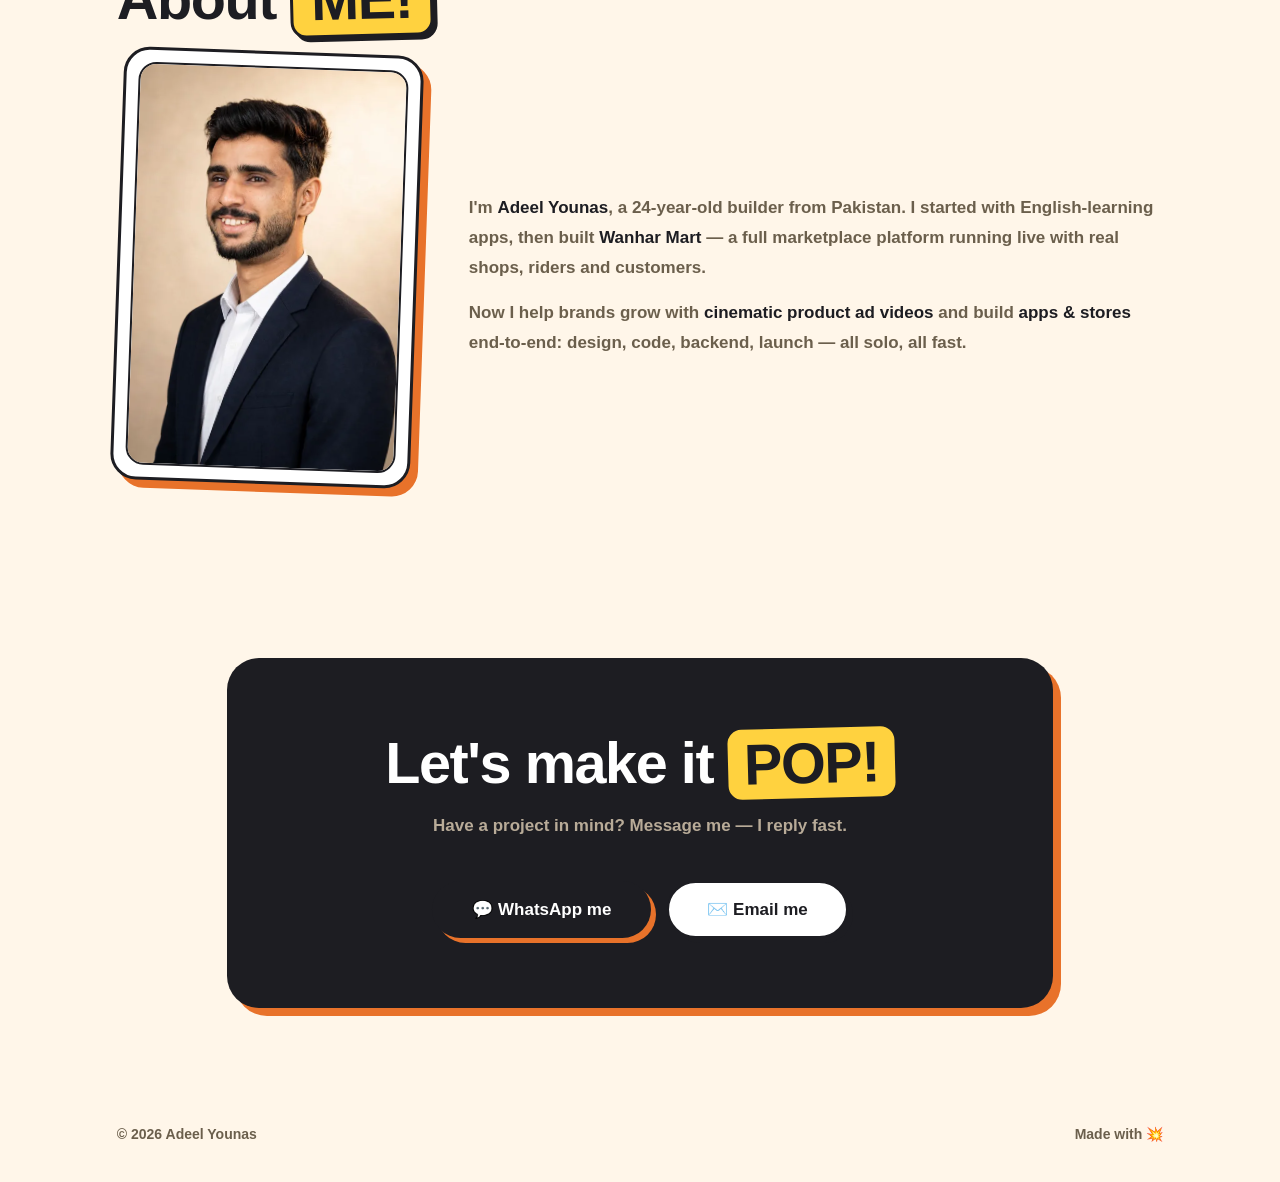
==== commit 105ecc68: "Fix mobile hero empty gap" ====
--- a/index.html
+++ b/index.html
@@ -107,6 +107,9 @@
   .svc{grid-template-columns:1fr}
   h1{font-size:15vw}
   .cbox{padding:48px 24px}
+  .hero{min-height:auto;padding:36px 6vw 26px}
+  .scrollhint{margin-top:26px}
+  .marq{margin-top:6px}
 }
 
 /* ===== extra animations ===== */
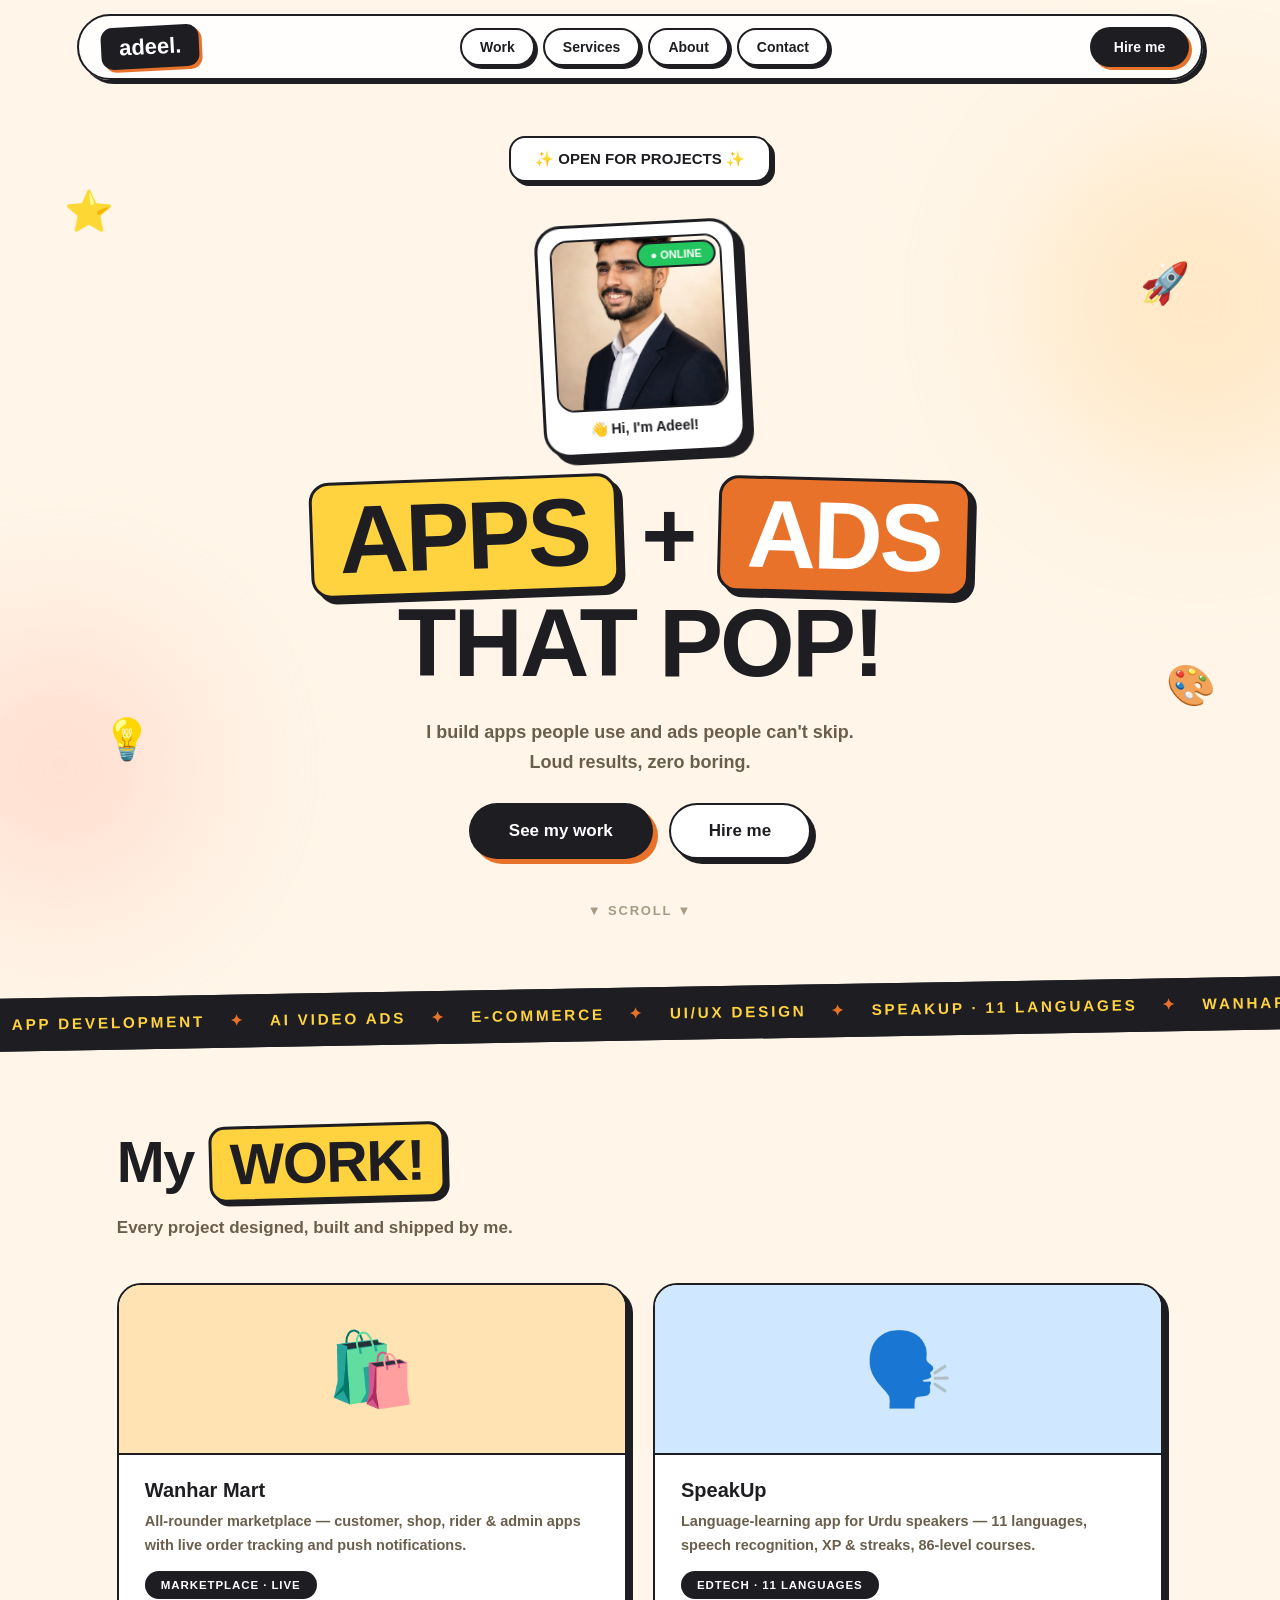
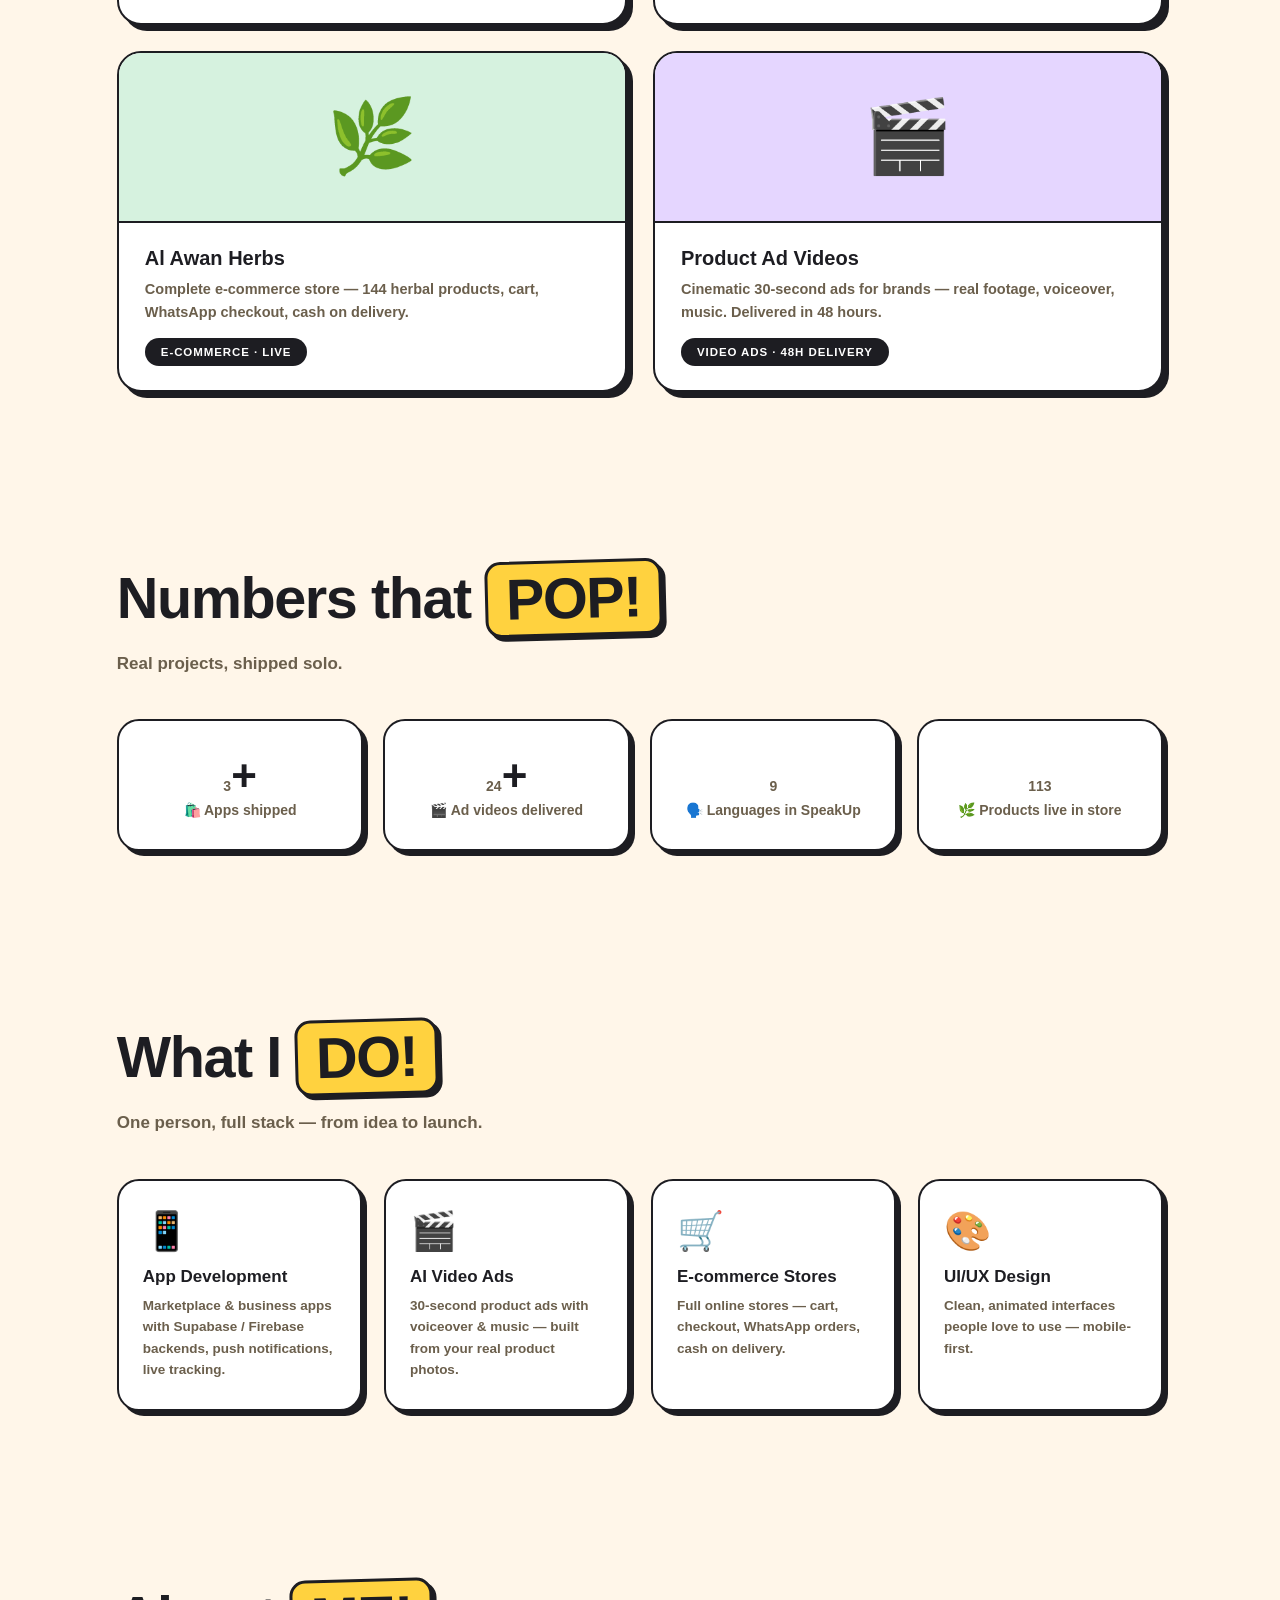
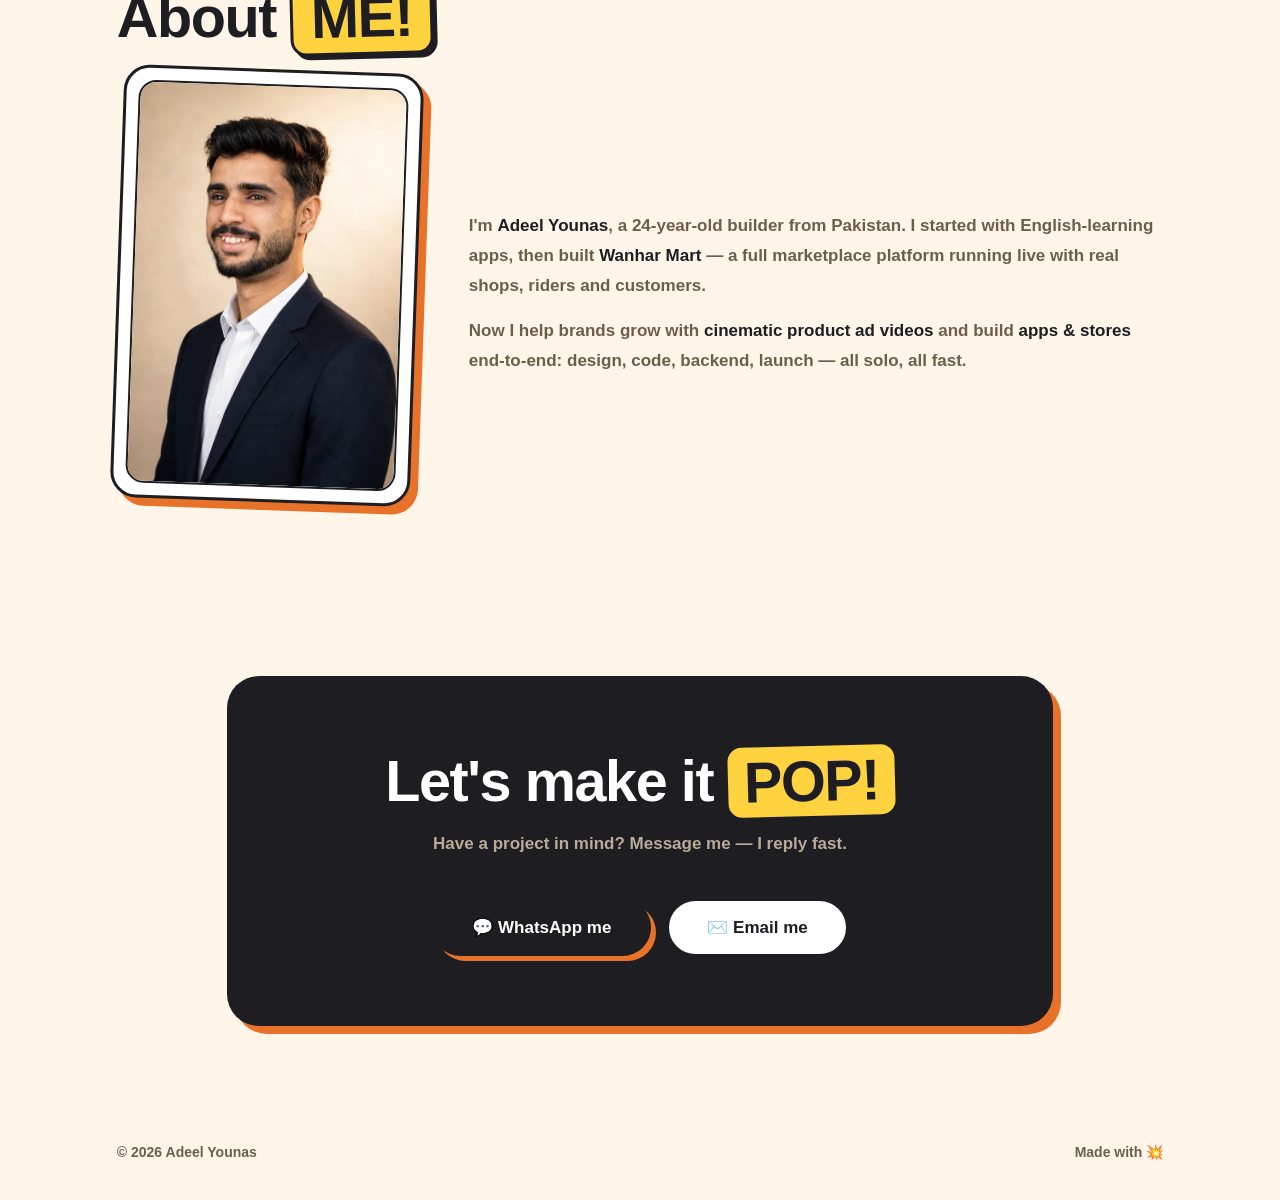
==== commit 68ab2df0: "Center hero vertically (fix desktop gap)" ====
--- a/index.html
+++ b/index.html
@@ -26,7 +26,7 @@
 .links a:hover{transform:translate(-2px,-2px);box-shadow:5px 5px 0 #1d1d22}
 .navcta{background:#1d1d22;color:#fff;border:0;font-weight:900;font-size:14px;padding:12px 24px;border-radius:99px;cursor:pointer;box-shadow:3px 3px 0 #E8722A}
 /* ---------- hero ---------- */
-.hero{min-height:92vh;padding:56px 6vw 60px;position:relative;text-align:center}
+.hero{min-height:92vh;min-height:92svh;padding:56px 6vw 60px;position:relative;text-align:center;display:flex;flex-direction:column;justify-content:center;align-items:center}
 .stk{display:inline-block;background:#fff;border:2.5px solid #1d1d22;border-radius:16px;padding:12px 24px;font-weight:900;font-size:15px;box-shadow:4px 4px 0 #1d1d22;margin-bottom:22px;animation:bounce 2.4s ease-in-out infinite;position:relative;z-index:2}
 @keyframes bounce{0%,100%{transform:rotate(-2deg) translateY(0)}50%{transform:rotate(2deg) translateY(-10px)}}
 .photostk{display:inline-block;background:#fff;border:3px solid #1d1d22;border-radius:26px;padding:12px 12px 16px;transform:rotate(-3deg);box-shadow:8px 8px 0 #1d1d22;margin-bottom:24px;animation:bounce 3.2s ease-in-out infinite;position:relative;z-index:2}
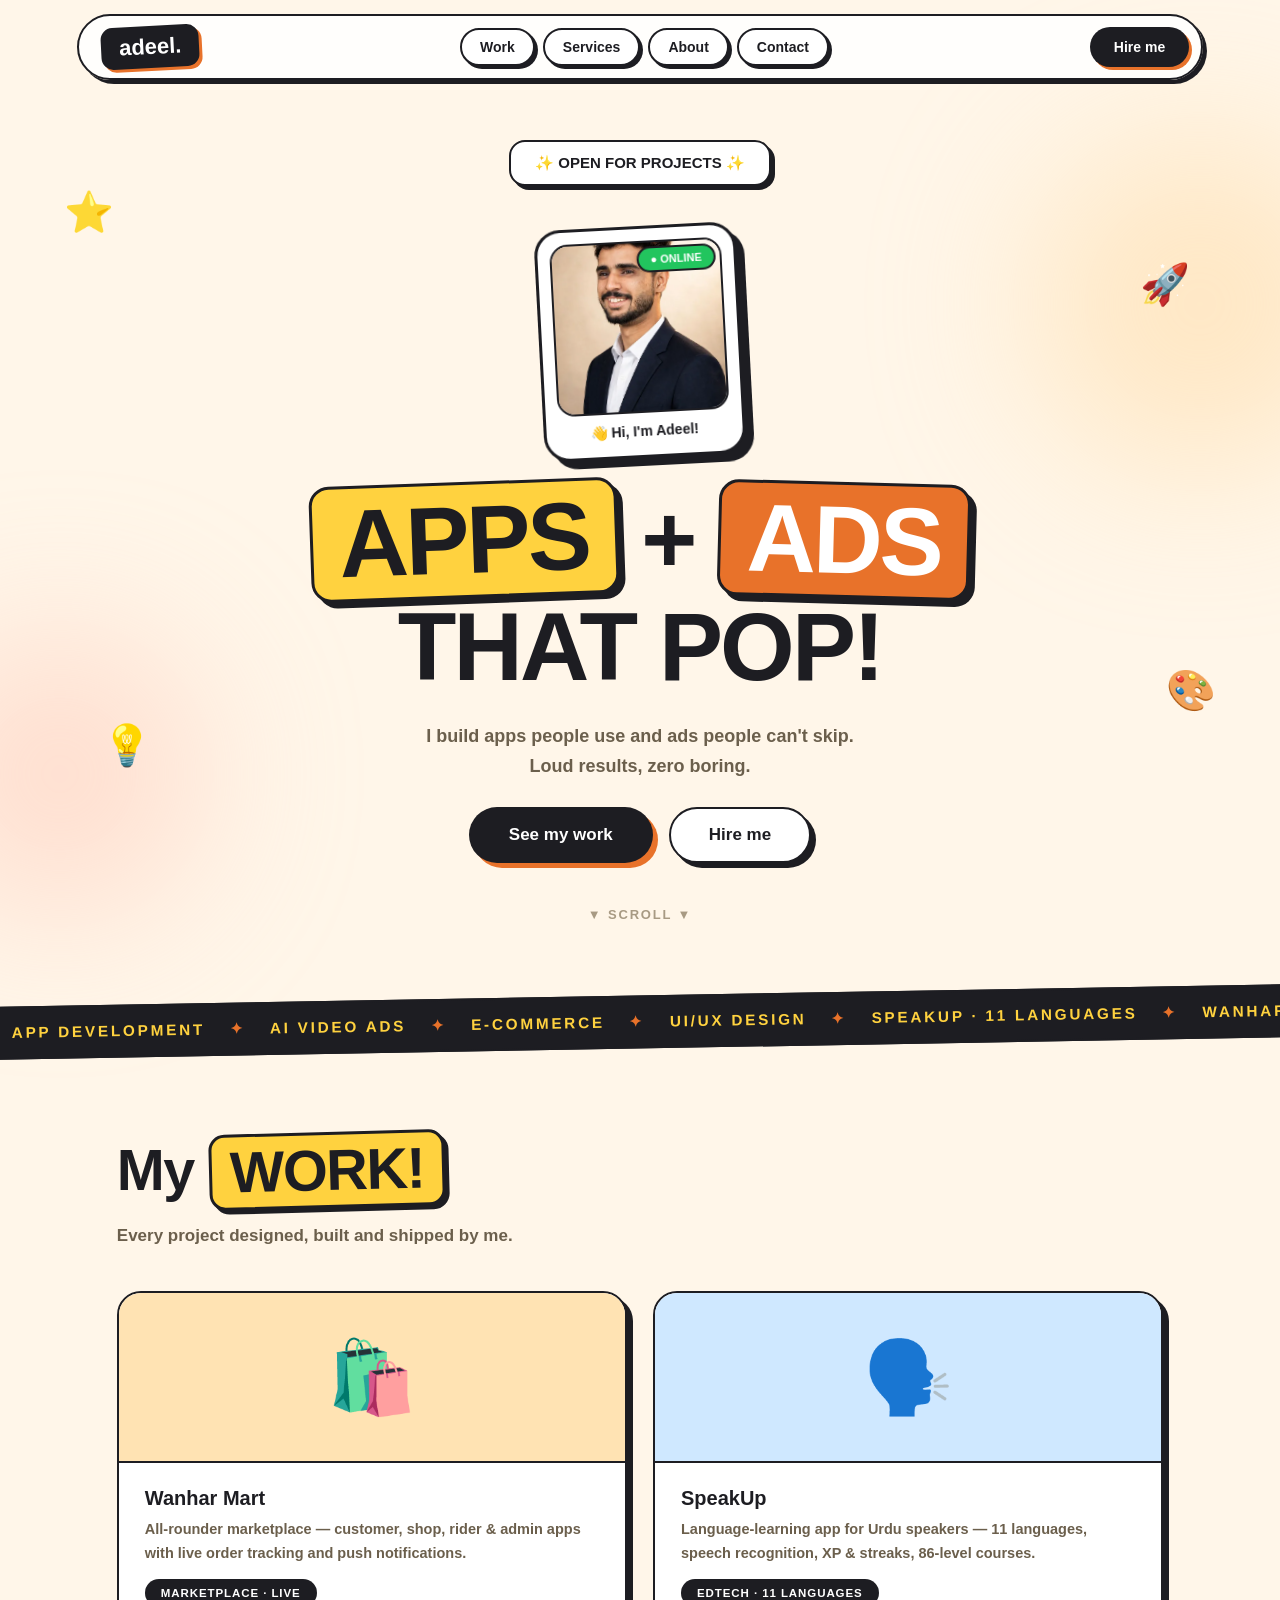
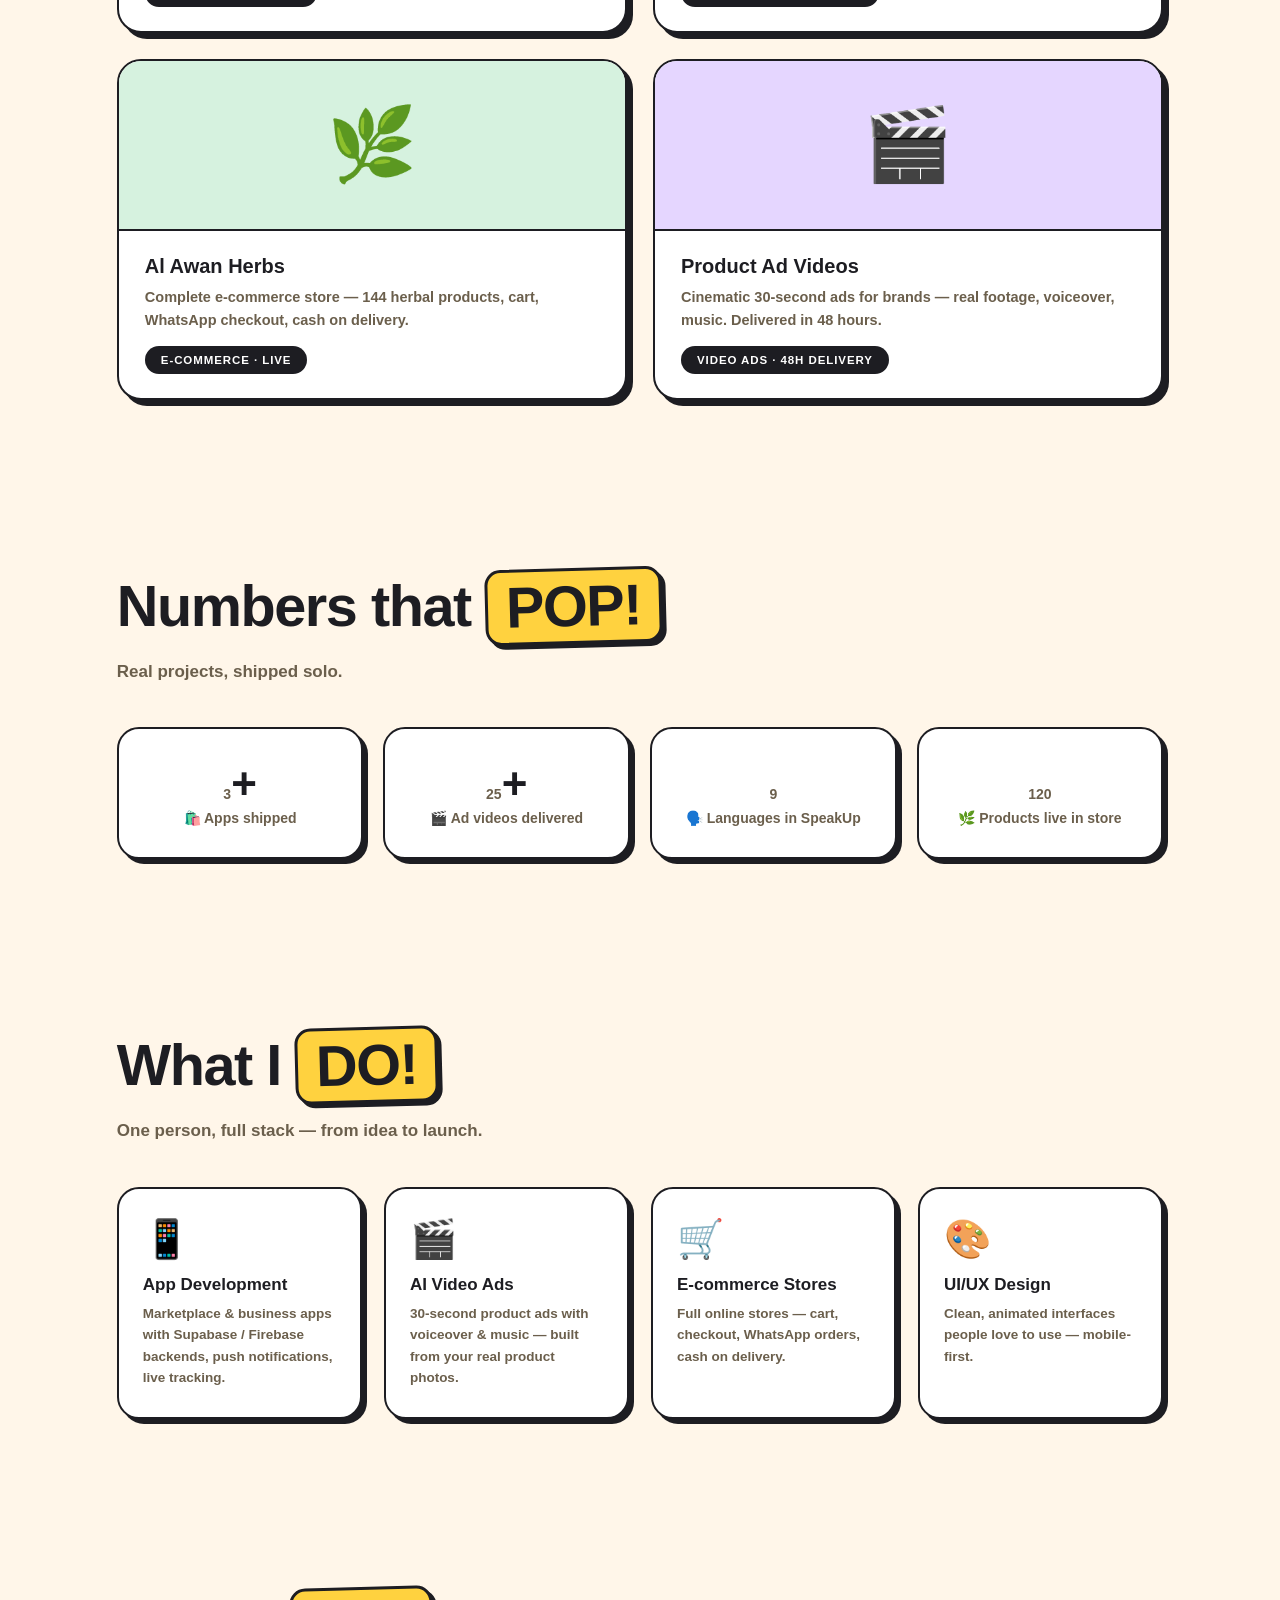
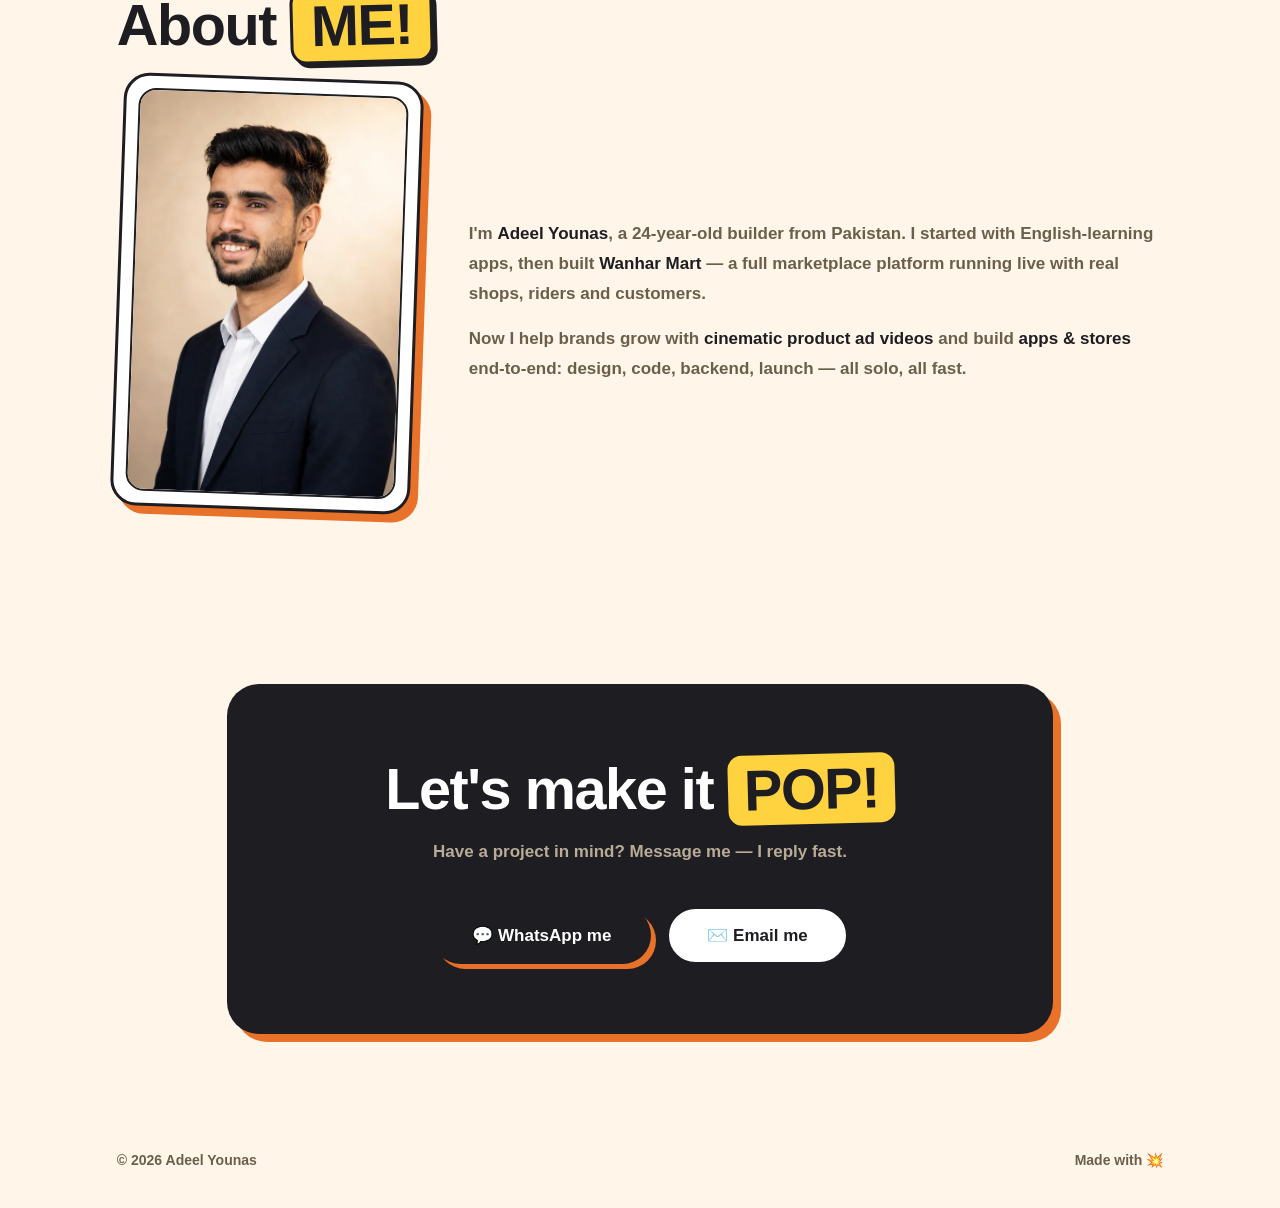
==== commit ab15f9c8: "Hero natural height (no gap any screen)" ====
--- a/index.html
+++ b/index.html
@@ -26,7 +26,7 @@
 .links a:hover{transform:translate(-2px,-2px);box-shadow:5px 5px 0 #1d1d22}
 .navcta{background:#1d1d22;color:#fff;border:0;font-weight:900;font-size:14px;padding:12px 24px;border-radius:99px;cursor:pointer;box-shadow:3px 3px 0 #E8722A}
 /* ---------- hero ---------- */
-.hero{min-height:92vh;min-height:92svh;padding:56px 6vw 60px;position:relative;text-align:center;display:flex;flex-direction:column;justify-content:center;align-items:center}
+.hero{padding:60px 6vw 64px;position:relative;text-align:center;display:flex;flex-direction:column;justify-content:center;align-items:center}
 .stk{display:inline-block;background:#fff;border:2.5px solid #1d1d22;border-radius:16px;padding:12px 24px;font-weight:900;font-size:15px;box-shadow:4px 4px 0 #1d1d22;margin-bottom:22px;animation:bounce 2.4s ease-in-out infinite;position:relative;z-index:2}
 @keyframes bounce{0%,100%{transform:rotate(-2deg) translateY(0)}50%{transform:rotate(2deg) translateY(-10px)}}
 .photostk{display:inline-block;background:#fff;border:3px solid #1d1d22;border-radius:26px;padding:12px 12px 16px;transform:rotate(-3deg);box-shadow:8px 8px 0 #1d1d22;margin-bottom:24px;animation:bounce 3.2s ease-in-out infinite;position:relative;z-index:2}
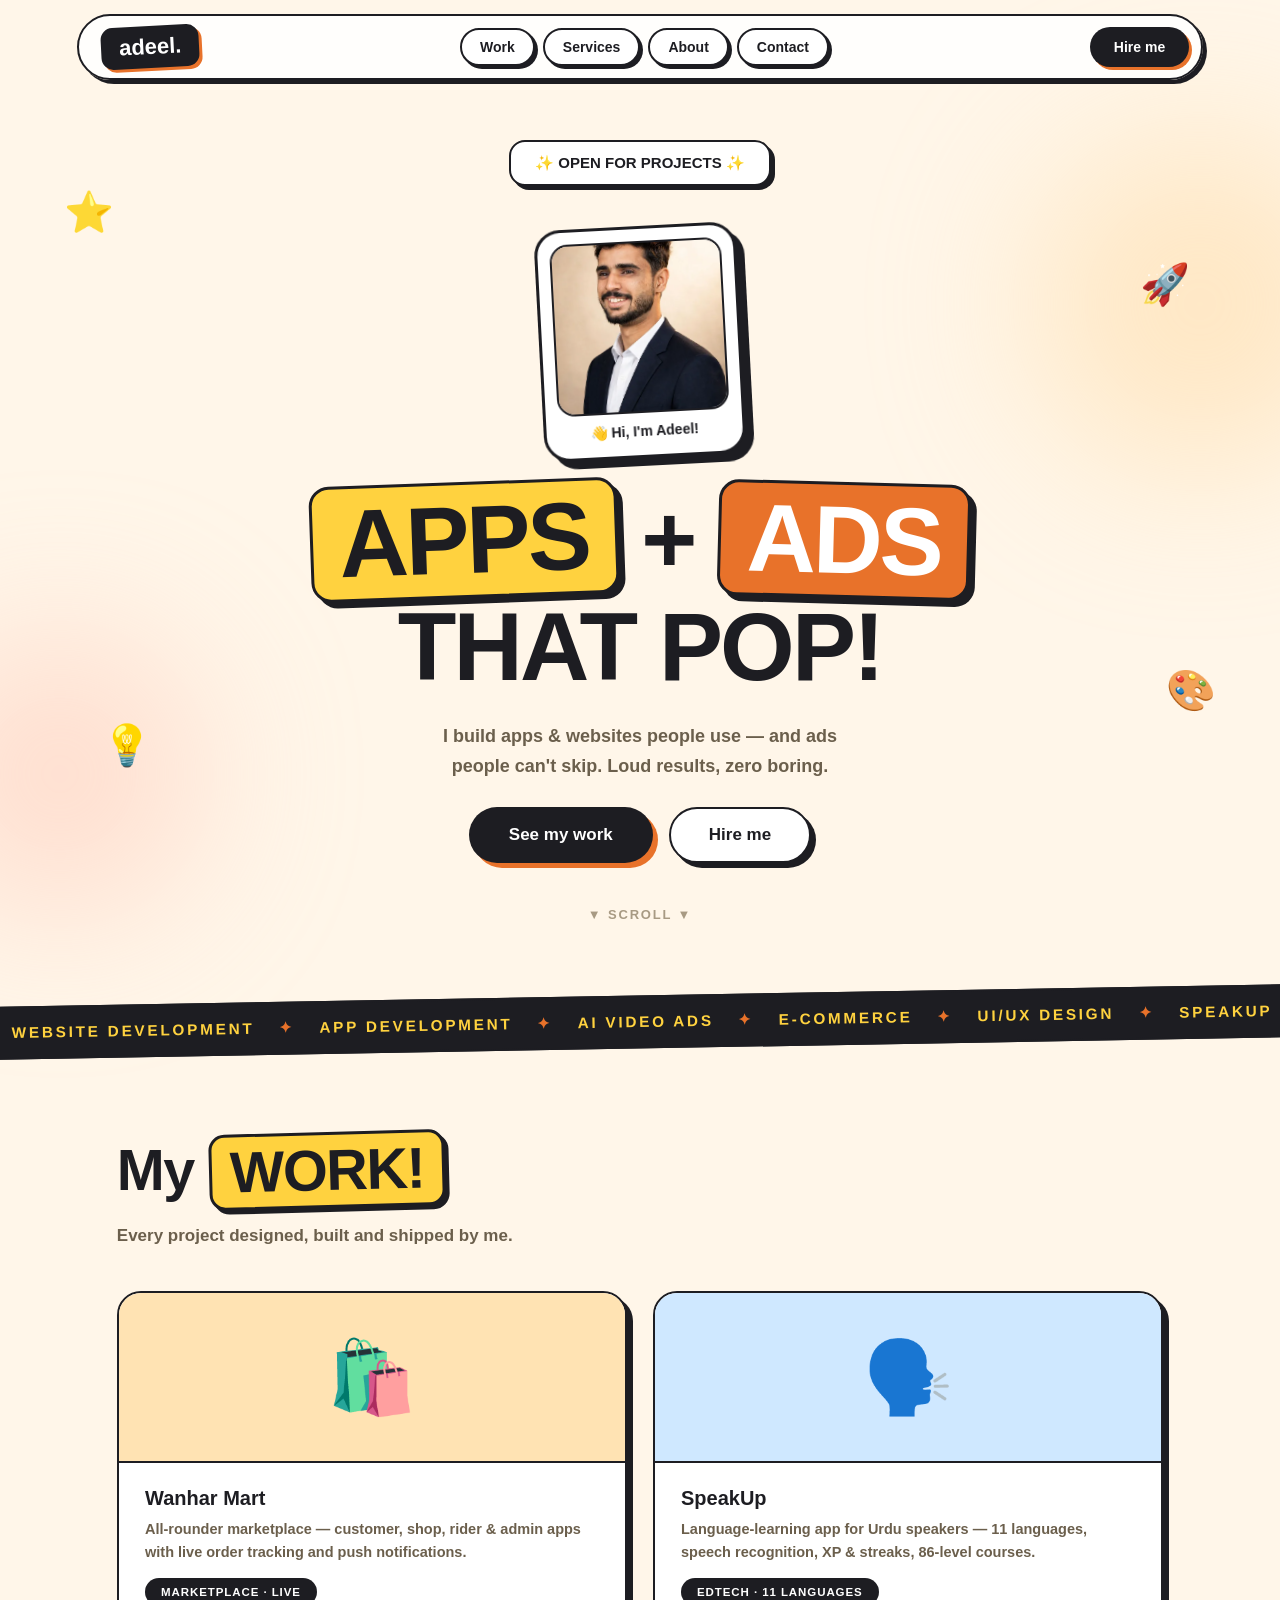
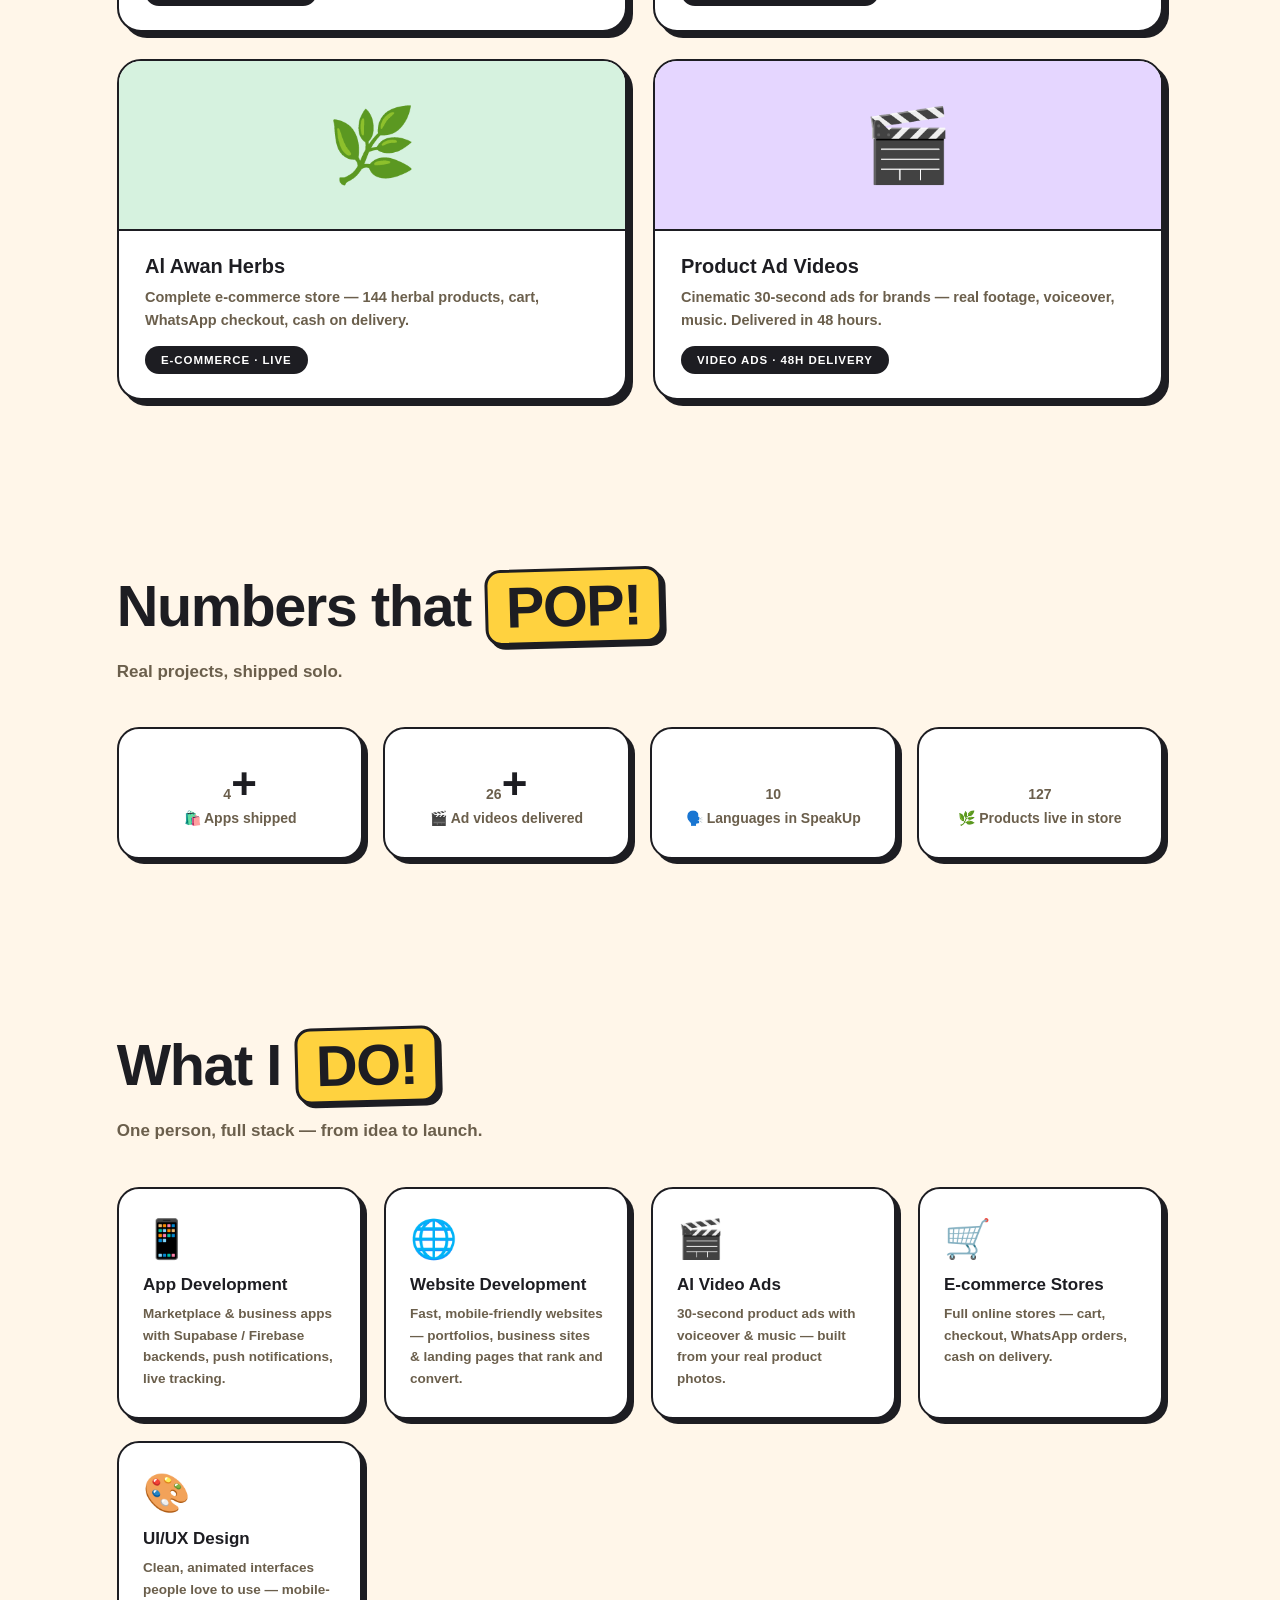
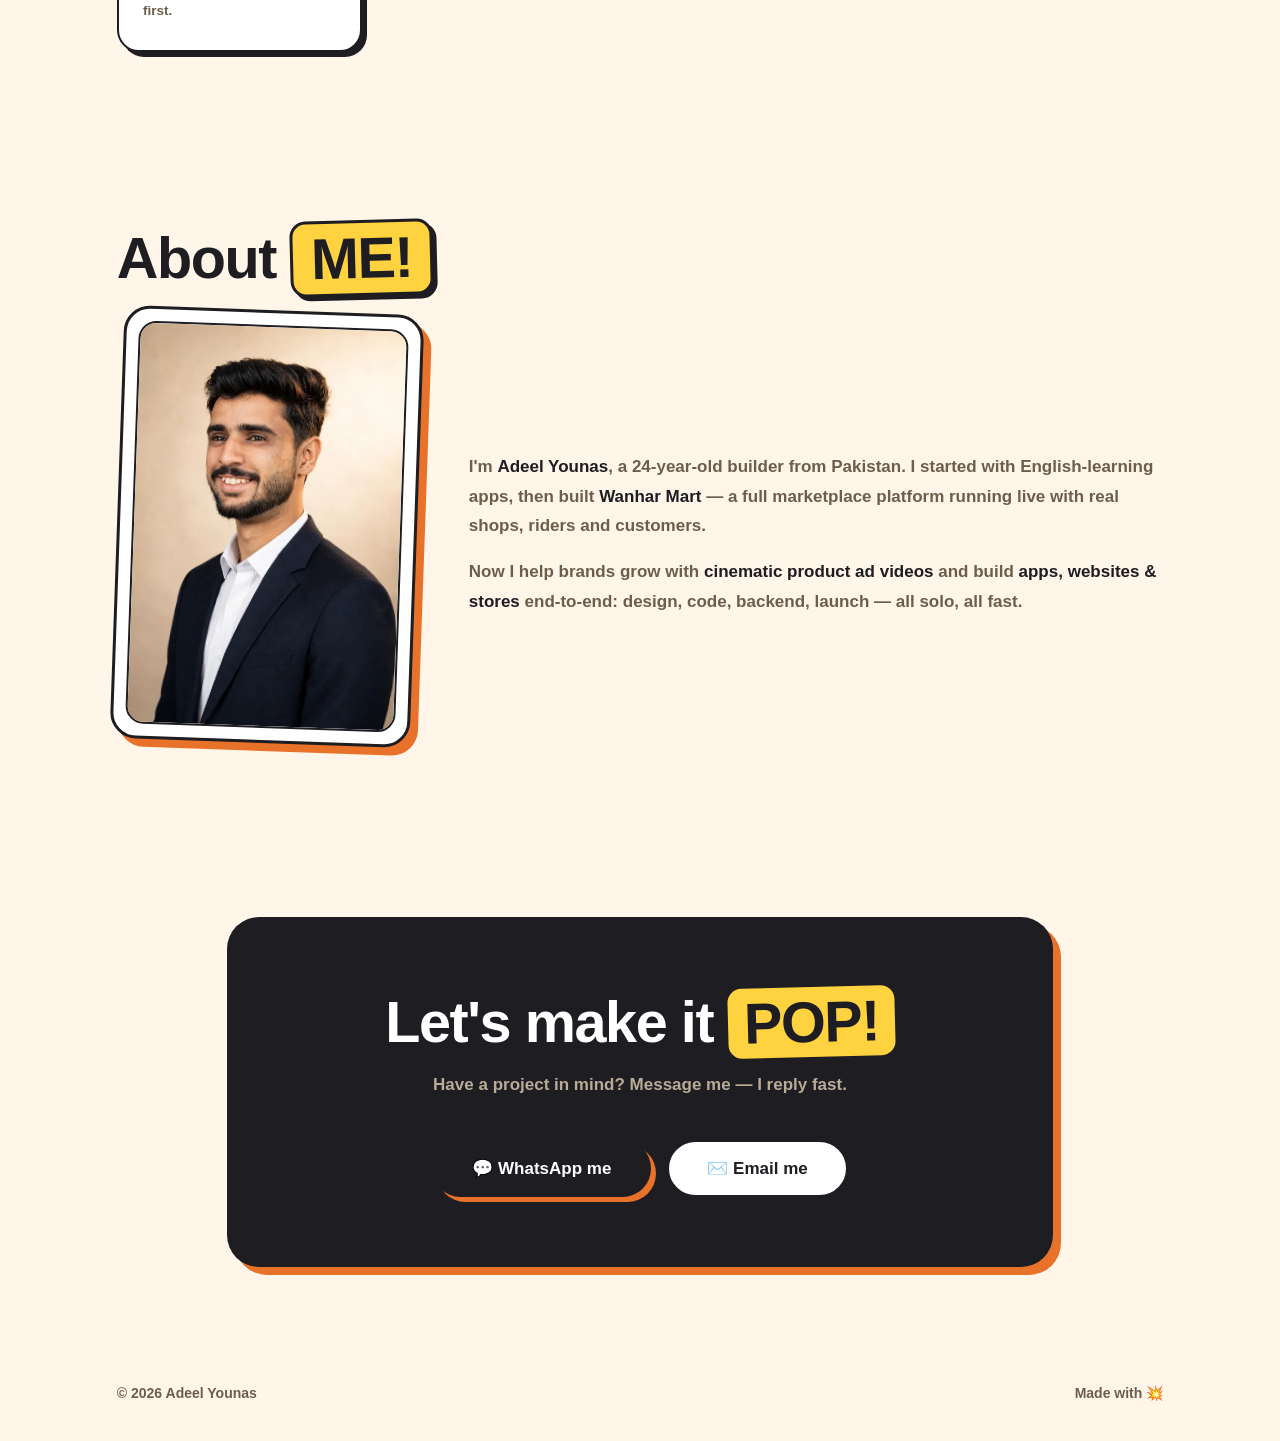
==== commit 5f8201fb: "3D tilt + parallax + confetti + Website Development service" ====
--- a/index.html
+++ b/index.html
@@ -150,11 +150,27 @@
 nav{transition:padding .25s,box-shadow .25s}
 /* photo gentle float already via bounce; add glow pulse */
 .photostk{filter:drop-shadow(0 0 0 transparent)}
+
+/* ===== 3D + extra animation ===== */
+#pbar{position:fixed;top:0;left:0;height:5px;width:0;background:linear-gradient(90deg,#FFD23F,#E8722A);z-index:99;border-radius:0 4px 4px 0}
+.hero{perspective:1200px}
+.pj,.sv{transform-style:preserve-3d;will-change:transform}
+.pj .art{transform:translateZ(40px)}
+.pj .body{transform:translateZ(24px)}
+.shape.spin3d{animation:spin3d 7s linear infinite}
+@keyframes spin3d{from{transform:rotateY(0)}to{transform:rotateY(360deg)}}
+.bconf{position:fixed;width:9px;height:13px;z-index:99;pointer-events:none;border-radius:2px}
+.photostk{transform-style:preserve-3d}
+.photostk img{transform:translateZ(30px)}
+.cbox{transform-style:preserve-3d}
+.stat{transform-style:preserve-3d}
 @media(prefers-reduced-motion:reduce){*{animation:none!important;transition:none!important}.rv{opacity:1;transform:none}}
+
 </style>
 </head>
 <body>
 
+<div id="pbar"></div>
 <nav>
   <a class="logo" href="#top-hero">adeel.</a>
   <div class="links">
@@ -164,7 +180,7 @@
 </nav>
 
 <header class="hero" id="top-hero">
-  <div class="shape" style="top:12%;left:5%">⭐</div>
+  <div class="shape spin3d" style="top:12%;left:5%">⭐</div>
   <div class="shape" style="top:20%;right:7%;animation-delay:1.5s">🚀</div>
   <div class="shape" style="bottom:24%;left:8%;animation-delay:3s">💡</div>
   <div class="shape" style="bottom:30%;right:5%;animation-delay:2s">🎨</div>
@@ -173,11 +189,11 @@
   <div class="stk">✨ OPEN FOR PROJECTS ✨</div><br>
   <div class="photostk"><span class="on">● ONLINE</span><img src="[data-uri]" alt="Adeel Younas"><div class="cap">👋 Hi, I'm Adeel!</div></div>
   <h1><span class="w1">APPS</span> + <span class="w2">ADS</span><br>THAT POP!</h1>
-  <p class="desc">I build apps people use and ads people can't skip.<br>Loud results, zero boring.</p>
+  <p class="desc">I build apps &amp; websites people use — and ads<br>people can't skip. Loud results, zero boring.</p>
   <div class="cta"><a class="btn1" href="#work">See my work</a><a class="btn2" href="#contact">Hire me</a></div>
   <div class="scrollhint">▼ SCROLL ▼</div>
 </header>
-<div class="marq" aria-hidden="true"><div><span>APP DEVELOPMENT</span><i>✦</i><span>AI VIDEO ADS</span><i>✦</i><span>E-COMMERCE</span><i>✦</i><span>UI/UX DESIGN</span><i>✦</i><span>SPEAKUP · 11 LANGUAGES</span><i>✦</i><span>WANHAR MART · LIVE</span><i>✦</i><span>APP DEVELOPMENT</span><i>✦</i><span>AI VIDEO ADS</span><i>✦</i><span>E-COMMERCE</span><i>✦</i><span>UI/UX DESIGN</span><i>✦</i><span>SPEAKUP · 11 LANGUAGES</span><i>✦</i><span>WANHAR MART · LIVE</span><i>✦</i></div></div>
+<div class="marq" aria-hidden="true"><div><span>WEBSITE DEVELOPMENT</span><i>✦</i><span>APP DEVELOPMENT</span><i>✦</i><span>AI VIDEO ADS</span><i>✦</i><span>E-COMMERCE</span><i>✦</i><span>UI/UX DESIGN</span><i>✦</i><span>SPEAKUP · 11 LANGUAGES</span><i>✦</i><span>WANHAR MART · LIVE</span><i>✦</i><span>WEBSITE DEVELOPMENT</span><i>✦</i><span>APP DEVELOPMENT</span><i>✦</i><span>AI VIDEO ADS</span><i>✦</i><span>E-COMMERCE</span><i>✦</i><span>UI/UX DESIGN</span><i>✦</i><span>SPEAKUP · 11 LANGUAGES</span><i>✦</i><span>WANHAR MART · LIVE</span><i>✦</i></div></div>
 
 <section id="work">
   <h2 class="rv">My <span class="mk">WORK!</span></h2>
@@ -206,6 +222,7 @@
   <p class="secsub rv">One person, full stack — from idea to launch.</p>
   <div class="svc">
     <div class="sv rv"><div class="em">📱</div><b>App Development</b><p>Marketplace &amp; business apps with Supabase / Firebase backends, push notifications, live tracking.</p></div>
+    <div class="sv rv"><div class="em">🌐</div><b>Website Development</b><p>Fast, mobile-friendly websites — portfolios, business sites &amp; landing pages that rank and convert.</p></div>
     <div class="sv rv"><div class="em">🎬</div><b>AI Video Ads</b><p>30-second product ads with voiceover &amp; music — built from your real product photos.</p></div>
     <div class="sv rv"><div class="em">🛒</div><b>E-commerce Stores</b><p>Full online stores — cart, checkout, WhatsApp orders, cash on delivery.</p></div>
     <div class="sv rv"><div class="em">🎨</div><b>UI/UX Design</b><p>Clean, animated interfaces people love to use — mobile-first.</p></div>
@@ -218,7 +235,7 @@
     <div class="ph2 rv"><img src="[data-uri]" alt="Adeel Younas"></div>
     <div class="rv">
       <p>I'm <b>Adeel Younas</b>, a 24-year-old builder from Pakistan. I started with English-learning apps, then built <b>Wanhar Mart</b> — a full marketplace platform running live with real shops, riders and customers.</p>
-      <p>Now I help brands grow with <b>cinematic product ad videos</b> and build <b>apps &amp; stores</b> end-to-end: design, code, backend, launch — all solo, all fast.</p>
+      <p>Now I help brands grow with <b>cinematic product ad videos</b> and build <b>apps, websites &amp; stores</b> end-to-end: design, code, backend, launch — all solo, all fast.</p>
     </div>
   </div>
 </section>
@@ -278,6 +295,61 @@
 document.querySelectorAll('.pj,.sv,.stat,.btn1,.btn2,.photostk').forEach(el => {
   el.addEventListener('touchstart', () => { el.classList.remove('tap'); void el.offsetWidth; el.classList.add('tap'); }, { passive: true });
 });
+
+// ===== scroll progress bar =====
+const pbar = document.getElementById('pbar');
+addEventListener('scroll', () => {
+  const h = document.documentElement;
+  pbar.style.width = (h.scrollTop / (h.scrollHeight - h.clientHeight) * 100) + '%';
+}, { passive: true });
+
+// ===== 3D tilt on cards (desktop pointers) =====
+const fine = matchMedia('(pointer:fine)').matches && !matchMedia('(prefers-reduced-motion: reduce)').matches;
+if (fine) {
+  document.querySelectorAll('.pj,.sv,.stat').forEach(card => {
+    card.addEventListener('pointermove', e => {
+      const r = card.getBoundingClientRect();
+      const x = (e.clientX - r.left) / r.width - .5, y = (e.clientY - r.top) / r.height - .5;
+      card.style.transition = 'transform .08s';
+      card.style.transform = `perspective(900px) rotateX(${(-y*10).toFixed(2)}deg) rotateY(${(x*12).toFixed(2)}deg) translateY(-6px)`;
+    });
+    card.addEventListener('pointerleave', () => { card.style.transition = 'transform .4s cubic-bezier(.22,1,.36,1)'; card.style.transform = ''; });
+  });
+  // ===== hero 3D parallax =====
+  const heroEl = document.querySelector('.hero');
+  const pPhoto = document.querySelector('.photostk');
+  heroEl.addEventListener('pointermove', e => {
+    const cx = e.clientX / innerWidth - .5, cy = e.clientY / innerHeight - .5;
+    document.querySelectorAll('.hero .shape').forEach((el, i) => {
+      const d = (i % 4 + 1) * 16;
+      el.style.translate = `${(-cx*d).toFixed(1)}px ${(-cy*d).toFixed(1)}px`;
+    });
+    if (pPhoto) pPhoto.style.translate = `${(cx*26).toFixed(1)}px ${(cy*20).toFixed(1)}px`;
+  });
+  heroEl.addEventListener('pointerleave', () => {
+    document.querySelectorAll('.hero .shape').forEach(el => el.style.translate = '');
+    if (pPhoto) pPhoto.style.translate = '';
+  });
+}
+
+// ===== confetti burst on CTA =====
+document.querySelectorAll('.btn1').forEach(b => b.addEventListener('click', e => {
+  if (matchMedia('(prefers-reduced-motion: reduce)').matches) return;
+  const colors = ['#FFD23F','#E8722A','#1d1d22','#22c55e','#e0559f'];
+  for (let i = 0; i < 28; i++) {
+    const c = document.createElement('i');
+    c.className = 'bconf';
+    c.style.left = e.clientX + 'px'; c.style.top = e.clientY + 'px';
+    c.style.background = colors[i % colors.length];
+    if (i % 3 === 0) c.style.borderRadius = '50%';
+    document.body.appendChild(c);
+    const a = Math.random() * Math.PI * 2, v = 70 + Math.random() * 130;
+    c.animate([
+      { transform: 'translate(0,0) rotate(0deg)', opacity: 1 },
+      { transform: `translate(${(Math.cos(a)*v).toFixed(0)}px,${(Math.sin(a)*v+90).toFixed(0)}px) rotate(${(Math.random()*540).toFixed(0)}deg)`, opacity: 0 }
+    ], { duration: 750 + Math.random() * 550, easing: 'cubic-bezier(.22,1,.36,1)' }).onfinish = () => c.remove();
+  }
+}));
 
 // ===== nav shrink on scroll =====
 const navEl = document.querySelector('nav');
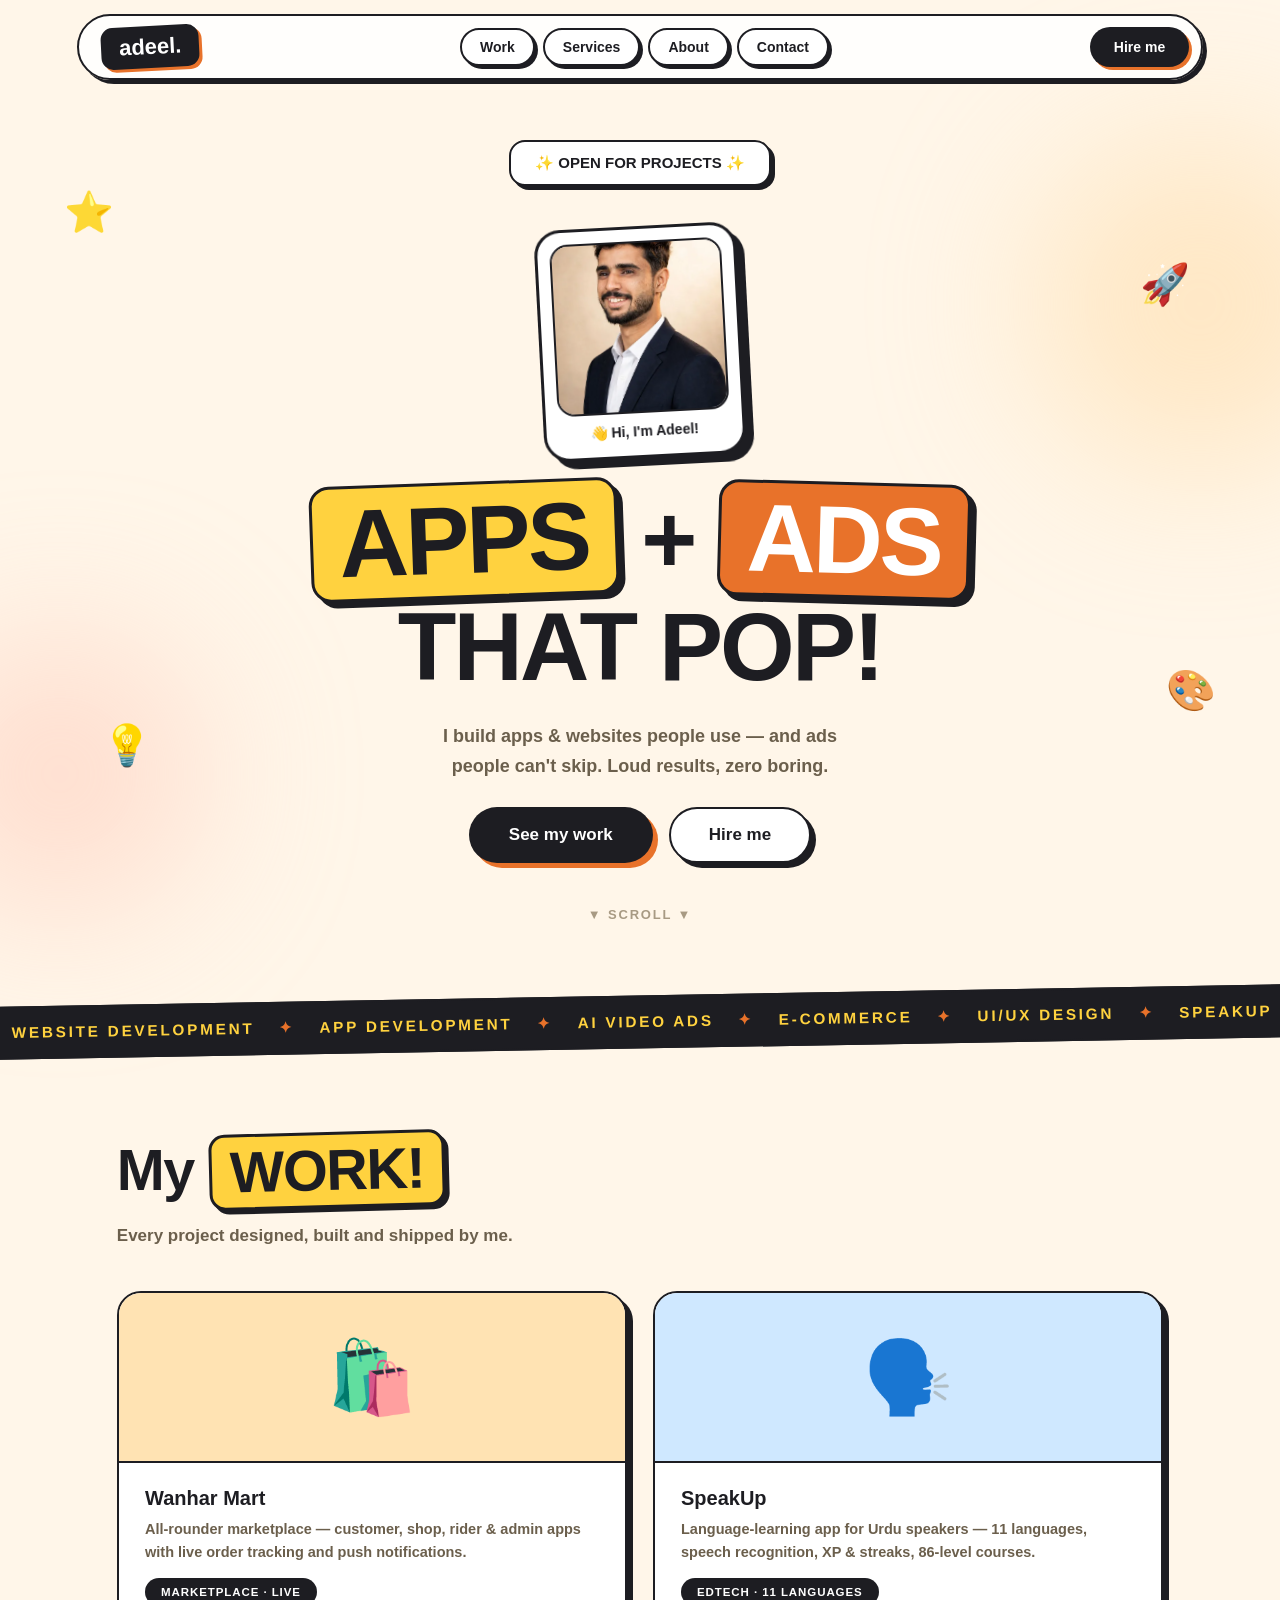
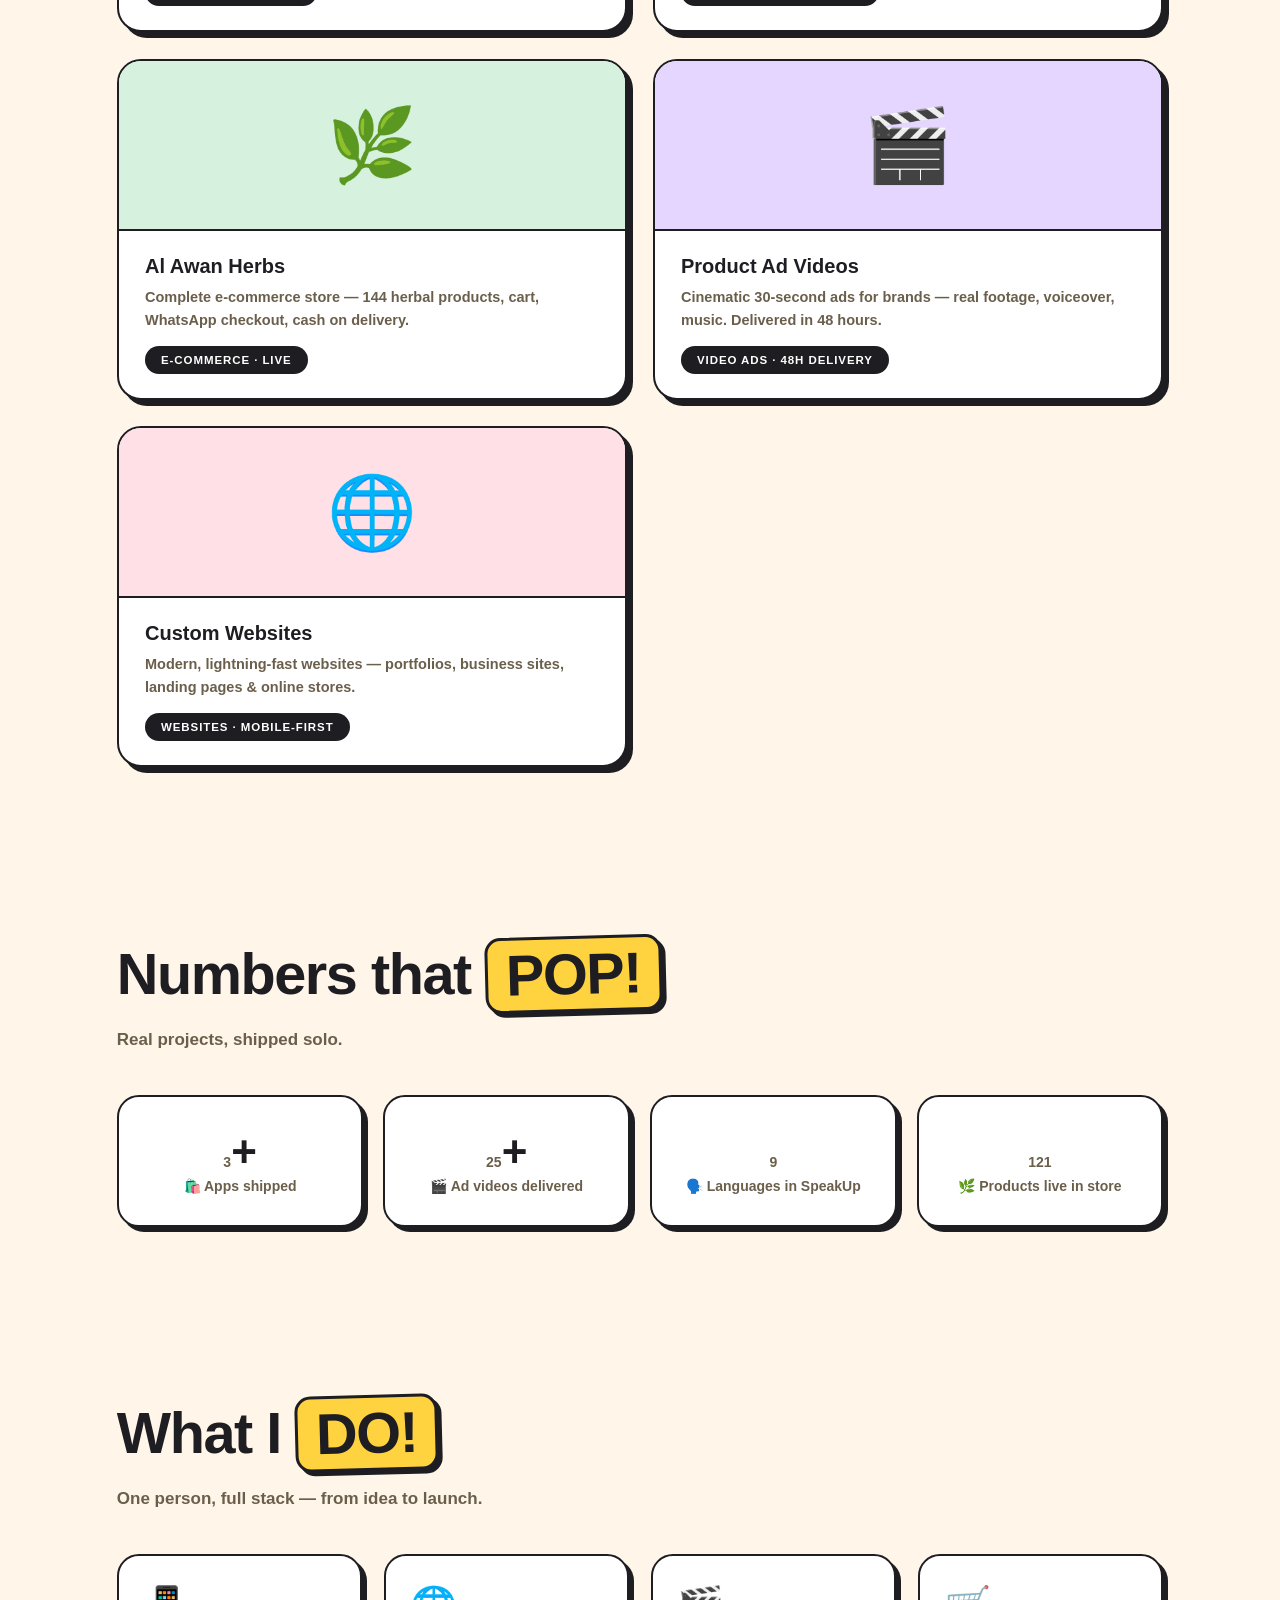
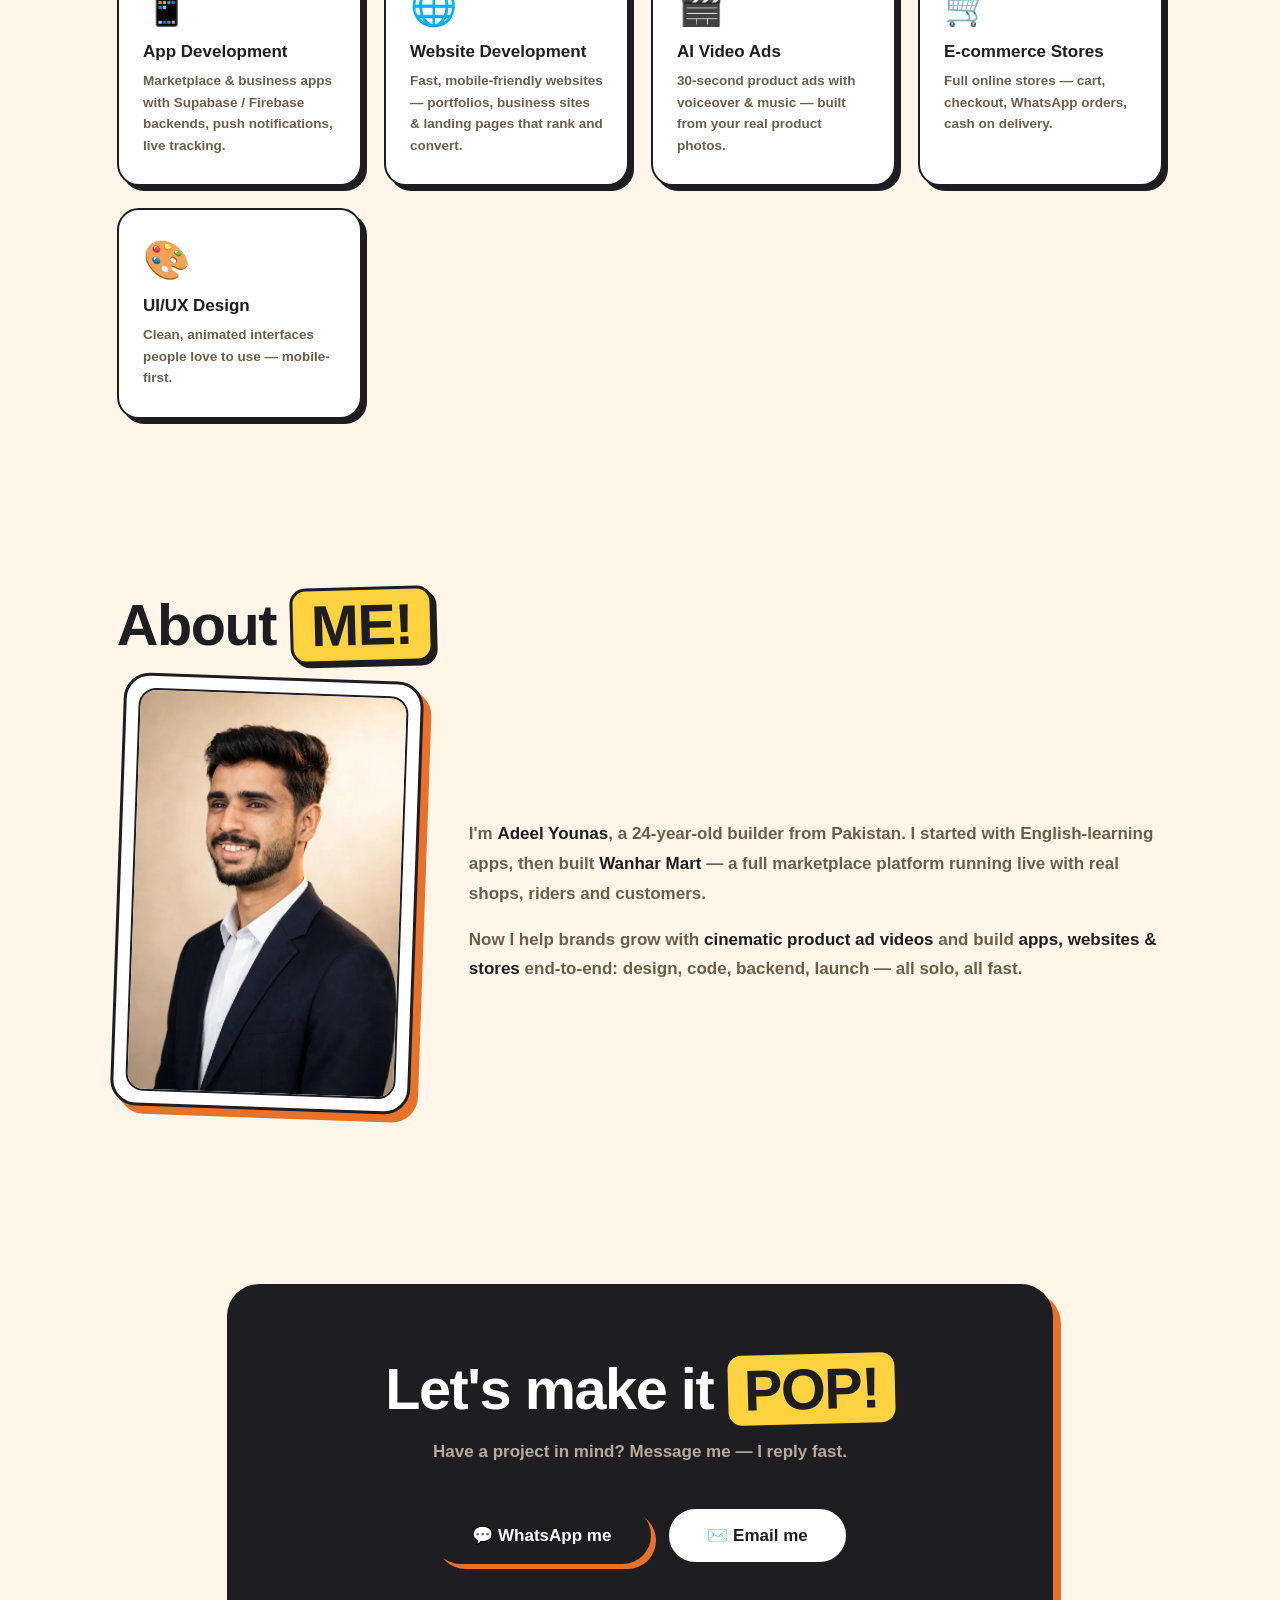
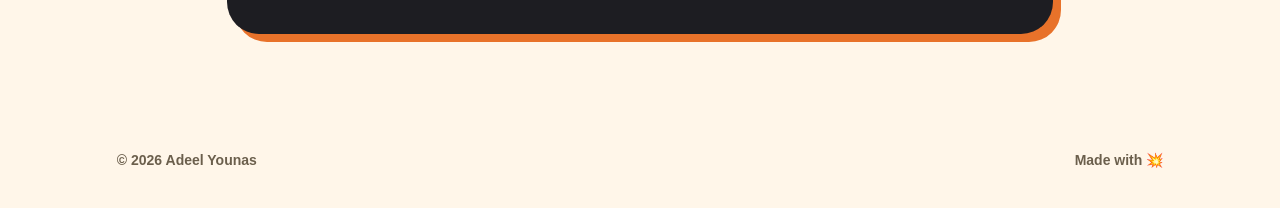
==== commit 31bd8ef1: "Add Custom Websites project card" ====
--- a/index.html
+++ b/index.html
@@ -66,7 +66,7 @@
 .pj{background:#fff;border:2.5px solid #1d1d22;border-radius:24px;overflow:hidden;box-shadow:6px 6px 0 #1d1d22;transition:transform .2s,box-shadow .2s}
 .pj:hover{transform:translate(-3px,-3px);box-shadow:9px 9px 0 #1d1d22}
 .pj .art{height:170px;display:flex;align-items:center;justify-content:center;font-size:72px;border-bottom:2.5px solid #1d1d22}
-.a1{background:#FFE3B3}.a2{background:#CFE8FF}.a3{background:#D6F2DF}.a4{background:#E5D6FF}
+.a1{background:#FFE3B3}.a2{background:#CFE8FF}.a3{background:#D6F2DF}.a4{background:#E5D6FF}.a5{background:#FFE0E6}
 .pj .body{padding:24px 26px}
 .pj .body b{font-size:20px}.pj .body p{color:#6b5f4c;font-size:14.5px;margin-top:8px;line-height:1.6;font-weight:600}
 .pj .tag{display:inline-block;margin-top:14px;font-size:11.5px;font-weight:900;letter-spacing:.08em;color:#fff;background:#1d1d22;padding:8px 16px;border-radius:99px}
@@ -203,6 +203,7 @@
     <div class="pj rv"><div class="art a2">🗣️</div><div class="body"><b>SpeakUp</b><p>Language-learning app for Urdu speakers — 11 languages, speech recognition, XP &amp; streaks, 86-level courses.</p><span class="tag">EDTECH · 11 LANGUAGES</span></div></div>
     <div class="pj rv"><div class="art a3">🌿</div><div class="body"><b>Al Awan Herbs</b><p>Complete e-commerce store — 144 herbal products, cart, WhatsApp checkout, cash on delivery.</p><span class="tag">E-COMMERCE · LIVE</span></div></div>
     <div class="pj rv"><div class="art a4">🎬</div><div class="body"><b>Product Ad Videos</b><p>Cinematic 30-second ads for brands — real footage, voiceover, music. Delivered in 48 hours.</p><span class="tag">VIDEO ADS · 48H DELIVERY</span></div></div>
+    <div class="pj rv"><div class="art a5">🌐</div><div class="body"><b>Custom Websites</b><p>Modern, lightning-fast websites — portfolios, business sites, landing pages &amp; online stores.</p><span class="tag">WEBSITES · MOBILE-FIRST</span></div></div>
   </div>
 </section>
 
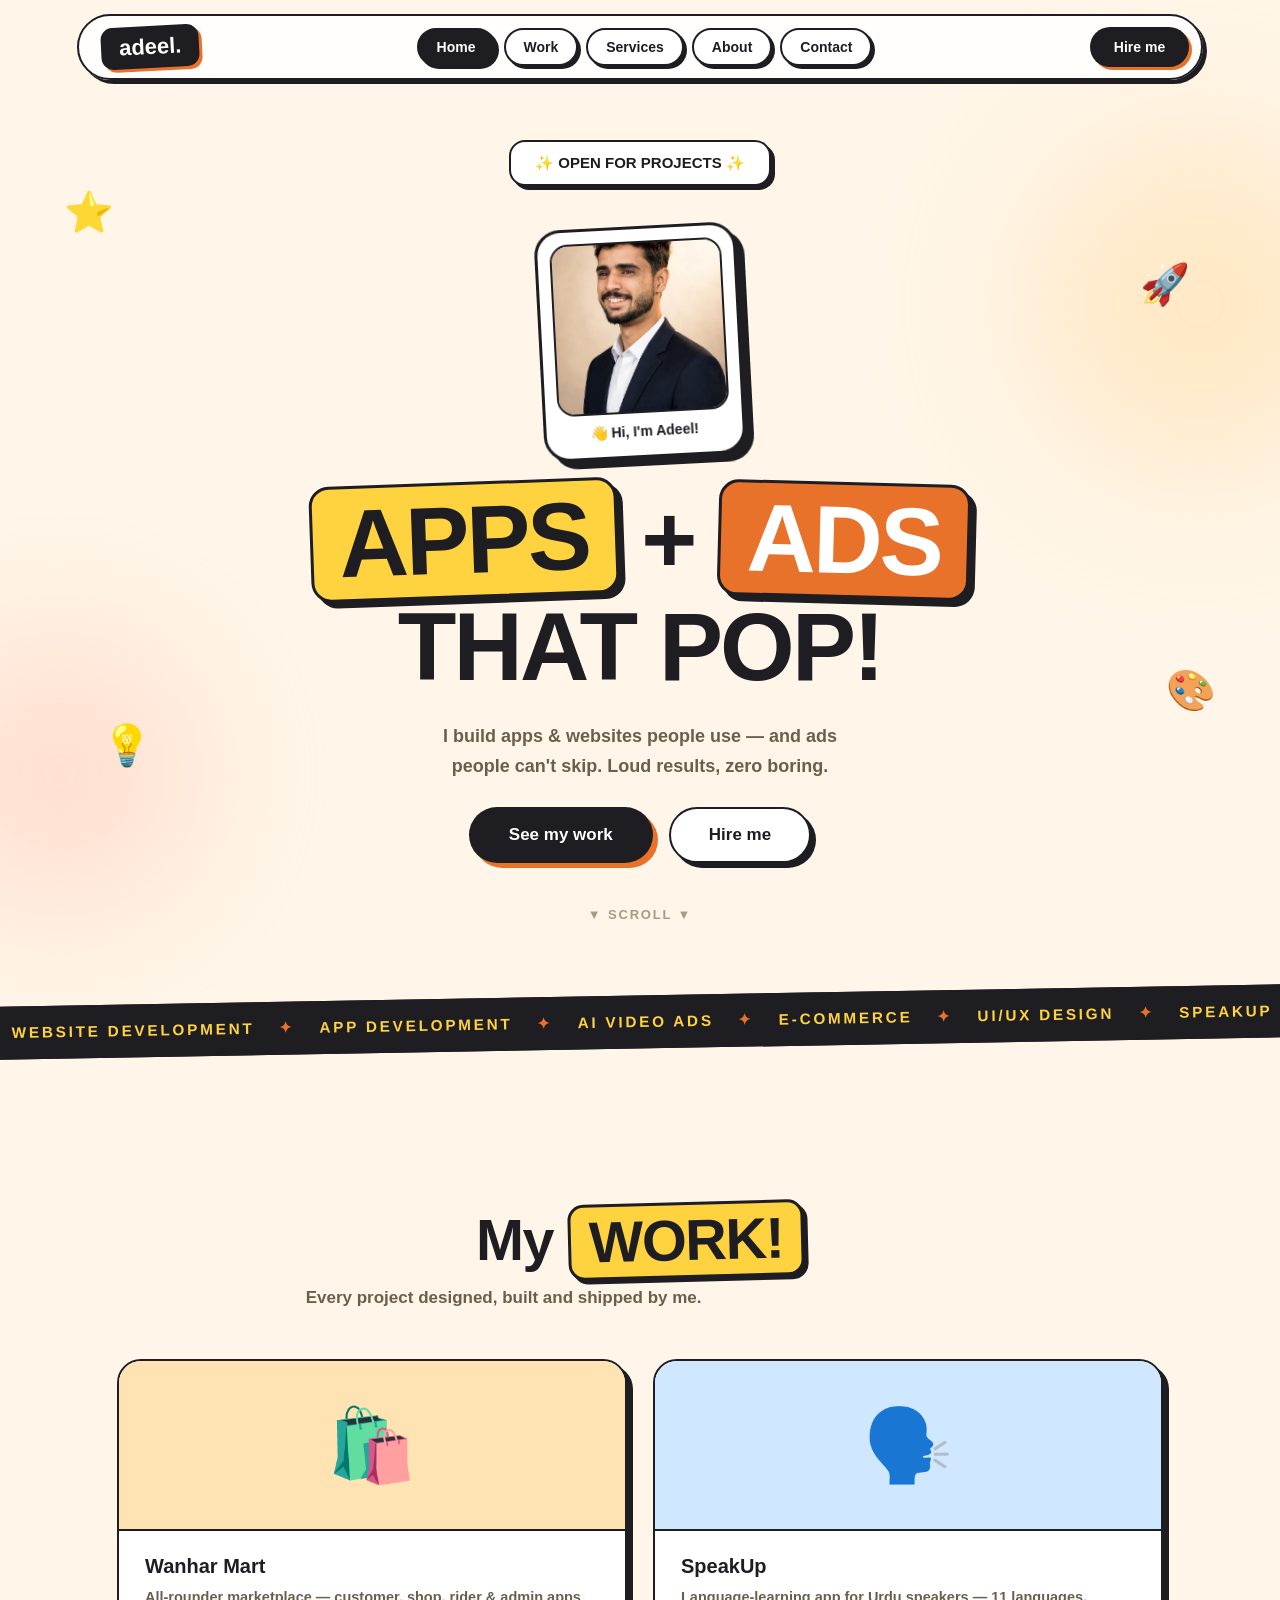
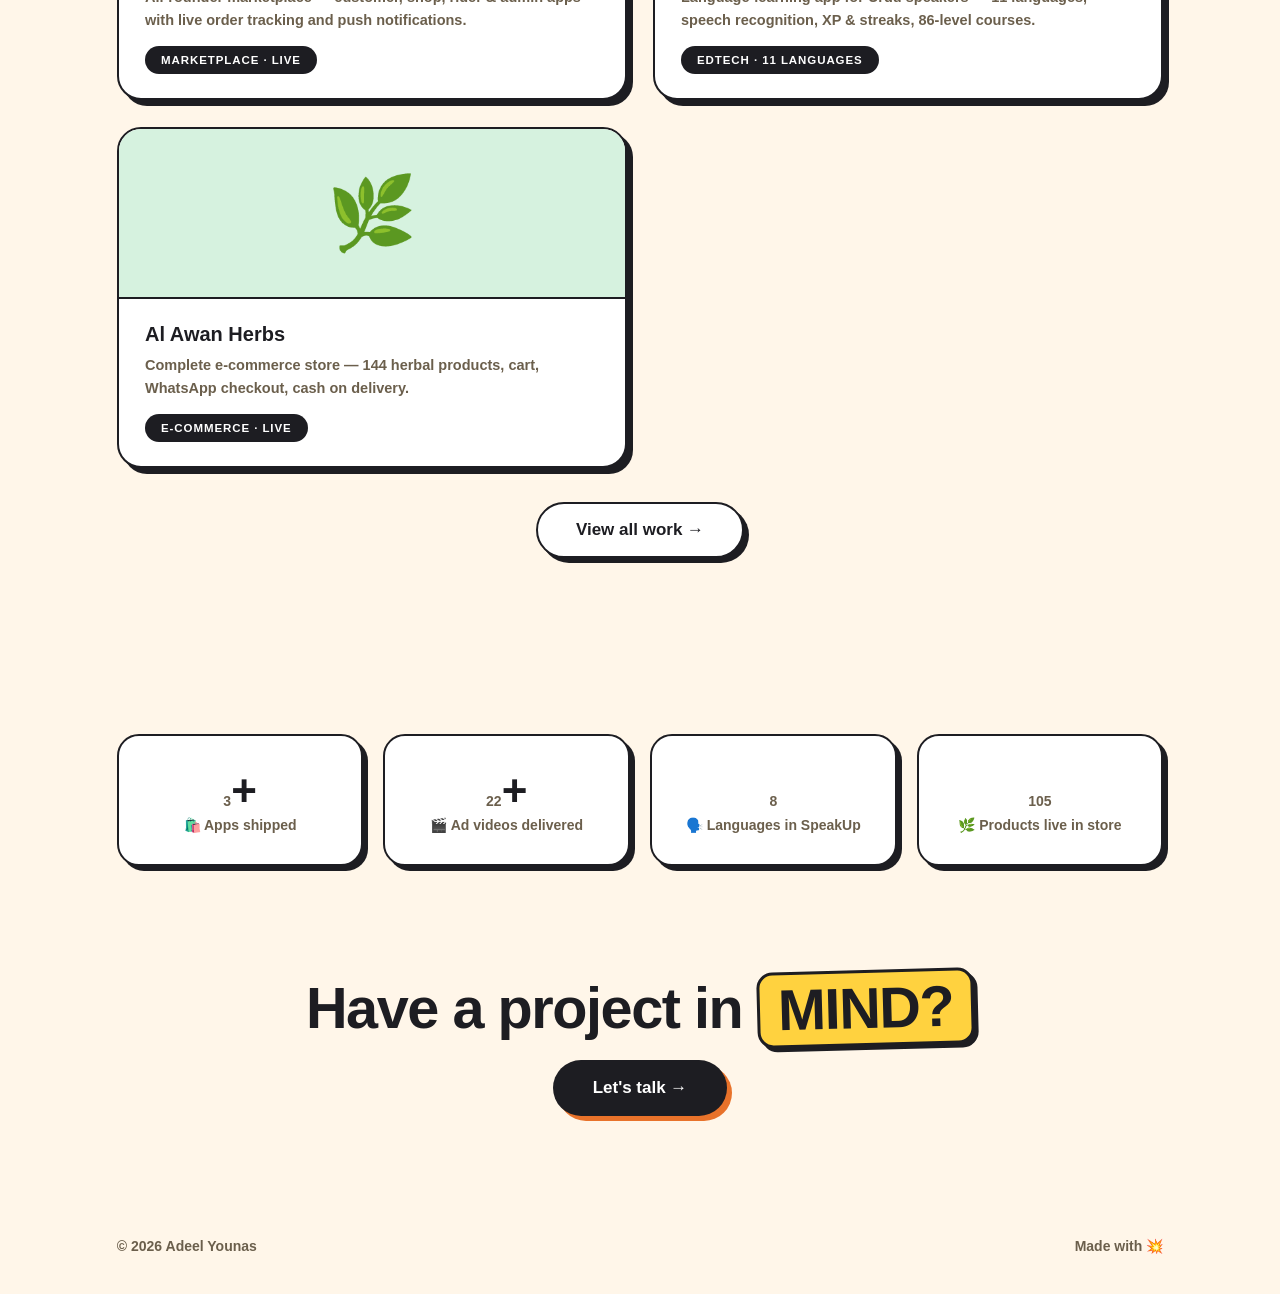
==== commit 6a9e7bbb: "Multi-page site: Home/Work/Services/About/Contact + shared CSS/JS" ====
--- a/index.html
+++ b/index.html
@@ -1,184 +1,12 @@
-<!DOCTYPE html>
-<html lang="en">
-<head>
-<meta charset="utf-8">
-<meta name="viewport" content="width=device-width,initial-scale=1">
-<title>Adeel Younas — Apps & Ads That Pop!</title>
-<meta name="description" content="Adeel Younas builds marketplace apps, e-commerce stores and scroll-stopping video ads.">
-<!-- ============================================================
-  CONTACT SETUP — Adeel, apne asal links yahan lagao:
-  1) WHATSAPP_NUMBER: apna number (92 se shuru, baghair + ke)
-  2) EMAIL_ADDRESS: apni email
-============================================================= -->
-<style>
-*{margin:0;padding:0;box-sizing:border-box}
-html{scroll-behavior:smooth}
-body{background:#FFF6E9;color:#1d1d22;font-family:-apple-system,BlinkMacSystemFont,'Segoe UI',Roboto,sans-serif;overflow-x:hidden}
-::selection{background:#FFD23F}
-/* ---------- floating shapes ---------- */
-.shape{position:absolute;pointer-events:none;animation:spinfloat 8s ease-in-out infinite;z-index:1;font-size:40px}
-@keyframes spinfloat{0%,100%{transform:translateY(0) rotate(0)}50%{transform:translateY(-24px) rotate(18deg)}}
-/* ---------- nav ---------- */
-nav{position:sticky;top:14px;z-index:50;display:flex;justify-content:space-between;align-items:center;margin:14px 6vw 0;background:#ffffffd9;border:2.5px solid #1d1d22;border-radius:99px;padding:10px 12px 10px 22px;box-shadow:4px 4px 0 #1d1d22;backdrop-filter:blur(10px)}
-.logo{font-weight:900;font-size:22px;background:#1d1d22;color:#fff;padding:8px 18px;border-radius:12px;transform:rotate(-3deg);box-shadow:3px 3px 0 #E8722A;text-decoration:none}
-.links{display:flex;gap:8px}
-.links a{background:#fff;border:2px solid #1d1d22;padding:9px 18px;border-radius:99px;font-size:14px;font-weight:800;color:#1d1d22;cursor:pointer;box-shadow:3px 3px 0 #1d1d22;text-decoration:none;transition:transform .15s,box-shadow .15s}
-.links a:hover{transform:translate(-2px,-2px);box-shadow:5px 5px 0 #1d1d22}
-.navcta{background:#1d1d22;color:#fff;border:0;font-weight:900;font-size:14px;padding:12px 24px;border-radius:99px;cursor:pointer;box-shadow:3px 3px 0 #E8722A}
-/* ---------- hero ---------- */
-.hero{padding:60px 6vw 64px;position:relative;text-align:center;display:flex;flex-direction:column;justify-content:center;align-items:center}
-.stk{display:inline-block;background:#fff;border:2.5px solid #1d1d22;border-radius:16px;padding:12px 24px;font-weight:900;font-size:15px;box-shadow:4px 4px 0 #1d1d22;margin-bottom:22px;animation:bounce 2.4s ease-in-out infinite;position:relative;z-index:2}
-@keyframes bounce{0%,100%{transform:rotate(-2deg) translateY(0)}50%{transform:rotate(2deg) translateY(-10px)}}
-.photostk{display:inline-block;background:#fff;border:3px solid #1d1d22;border-radius:26px;padding:12px 12px 16px;transform:rotate(-3deg);box-shadow:8px 8px 0 #1d1d22;margin-bottom:24px;animation:bounce 3.2s ease-in-out infinite;position:relative;z-index:2}
-.photostk img{width:172px;height:172px;object-fit:cover;border-radius:18px;border:2.5px solid #1d1d22;display:block}
-.photostk .cap{font-weight:900;font-size:14px;margin-top:10px}
-.photostk .on{position:absolute;top:18px;right:18px;background:#22c55e;border:2.5px solid #1d1d22;color:#fff;font-size:11px;font-weight:900;padding:5px 12px;border-radius:99px;animation:blinkdot 1.8s infinite}
-@keyframes blinkdot{50%{opacity:.55}}
-h1{font-size:clamp(52px,7.5vw,104px);line-height:1.02;letter-spacing:-.03em;font-weight:900;position:relative;z-index:2}
-h1 .w1{display:inline-block;background:#FFD23F;border:3px solid #1d1d22;border-radius:20px;padding:6px 26px;transform:rotate(-2deg);box-shadow:6px 6px 0 #1d1d22;animation:wiggle 3s ease-in-out infinite}
-h1 .w2{display:inline-block;background:#E8722A;color:#fff;border:3px solid #1d1d22;border-radius:20px;padding:6px 26px;transform:rotate(1.5deg);box-shadow:6px 6px 0 #1d1d22;animation:wiggle 3s ease-in-out infinite reverse}
-@keyframes wiggle{0%,100%{transform:rotate(-2deg)}50%{transform:rotate(2deg) translateY(-6px)}}
-p.desc{font-size:18px;color:#6b5f4c;margin:26px auto;max-width:580px;line-height:1.65;font-weight:600;position:relative;z-index:2}
-.cta{display:flex;gap:16px;justify-content:center;position:relative;z-index:2;flex-wrap:wrap}
-.btn1{background:#1d1d22;color:#fff;border:0;font-weight:900;font-size:17px;padding:18px 40px;border-radius:99px;cursor:pointer;box-shadow:5px 5px 0 #E8722A;transition:transform .15s;text-decoration:none;display:inline-block}
-.btn1:hover{transform:translate(-2px,-2px)}
-.btn1:active{transform:translate(2px,2px);box-shadow:1px 1px 0 #E8722A}
-.btn2{background:#fff;border:2.5px solid #1d1d22;font-weight:900;font-size:17px;padding:16px 38px;border-radius:99px;cursor:pointer;box-shadow:5px 5px 0 #1d1d22;color:#1d1d22;text-decoration:none;display:inline-block;transition:transform .15s}
-.btn2:hover{transform:translate(-2px,-2px)}
-.scrollhint{margin-top:44px;color:#a89a83;font-weight:800;font-size:13px;letter-spacing:.14em;animation:hinty 2s ease-in-out infinite;position:relative;z-index:2}
-@keyframes hinty{50%{transform:translateY(8px)}}
-/* ---------- sections ---------- */
-section{padding:84px 6vw;max-width:1200px;margin:0 auto;position:relative;z-index:2}
-h2{font-size:clamp(36px,4.5vw,60px);font-weight:900;letter-spacing:-.025em;margin-bottom:14px}
-h2 .mk{background:#FFD23F;border:3px solid #1d1d22;border-radius:16px;padding:2px 18px;box-shadow:4px 4px 0 #1d1d22;display:inline-block;transform:rotate(-1.5deg)}
-.secsub{color:#6b5f4c;font-size:17px;margin-bottom:42px;font-weight:600;max-width:620px;line-height:1.6}
-/* reveal on scroll */
-.rv{opacity:0;transform:translateY(46px) rotate(.5deg);transition:opacity .7s cubic-bezier(.22,1,.36,1),transform .7s cubic-bezier(.22,1,.36,1)}
-.rv.in{opacity:1;transform:none}
-/* stats */
-.stats{display:flex;gap:20px;flex-wrap:wrap}
-.stat{flex:1;min-width:170px;background:#fff;border:2.5px solid #1d1d22;border-radius:22px;padding:30px 20px;text-align:center;box-shadow:5px 5px 0 #1d1d22;transition:transform .2s}
-.stat:hover{transform:translateY(-6px) rotate(-1deg)}
-.stat b{font-size:44px;display:block;font-variant-numeric:tabular-nums}
-.stat span{color:#6b5f4c;font-size:14px;font-weight:700}
-/* projects */
-.proj{display:grid;grid-template-columns:1fr 1fr;gap:26px}
-.pj{background:#fff;border:2.5px solid #1d1d22;border-radius:24px;overflow:hidden;box-shadow:6px 6px 0 #1d1d22;transition:transform .2s,box-shadow .2s}
-.pj:hover{transform:translate(-3px,-3px);box-shadow:9px 9px 0 #1d1d22}
-.pj .art{height:170px;display:flex;align-items:center;justify-content:center;font-size:72px;border-bottom:2.5px solid #1d1d22}
-.a1{background:#FFE3B3}.a2{background:#CFE8FF}.a3{background:#D6F2DF}.a4{background:#E5D6FF}.a5{background:#FFE0E6}
-.pj .body{padding:24px 26px}
-.pj .body b{font-size:20px}.pj .body p{color:#6b5f4c;font-size:14.5px;margin-top:8px;line-height:1.6;font-weight:600}
-.pj .tag{display:inline-block;margin-top:14px;font-size:11.5px;font-weight:900;letter-spacing:.08em;color:#fff;background:#1d1d22;padding:8px 16px;border-radius:99px}
-/* services */
-.svc{display:grid;grid-template-columns:repeat(4,1fr);gap:22px}
-.sv{background:#fff;border:2.5px solid #1d1d22;border-radius:22px;padding:28px 24px;box-shadow:5px 5px 0 #1d1d22;transition:transform .2s}
-.sv:hover{transform:translate(-3px,-3px) rotate(-1deg)}
-.sv .em{font-size:38px}.sv b{display:block;margin:14px 0 8px;font-size:17px}.sv p{color:#6b5f4c;font-size:13.5px;line-height:1.6;font-weight:600}
-/* about */
-.about{display:grid;grid-template-columns:300px 1fr;gap:52px;align-items:center}
-.about .ph2{background:#fff;border:3px solid #1d1d22;border-radius:26px;padding:12px;transform:rotate(2deg);box-shadow:8px 8px 0 #E8722A;transition:transform .25s}
-.about .ph2:hover{transform:rotate(0)}
-.about .ph2 img{width:100%;border-radius:18px;border:2.5px solid #1d1d22;display:block}
-.about p{color:#6b5f4c;font-size:17px;line-height:1.75;margin-top:16px;font-weight:600}
-.about p b{color:#1d1d22}
-/* contact */
-.contact{text-align:center;padding:90px 6vw;max-width:980px;margin:0 auto;position:relative;z-index:2}
-.cbox{background:#1d1d22;color:#fff;border-radius:32px;padding:70px 40px;box-shadow:8px 8px 0 #E8722A;position:relative;overflow:hidden}
-.cbox h2{color:#fff}.cbox .secsub{color:#b8ab98;margin-left:auto;margin-right:auto}
-.popword{background:#FFD23F;color:#1d1d22;border-radius:14px;padding:2px 16px;display:inline-block;transform:rotate(-1.5deg)}
-.cbtns{display:flex;gap:16px;justify-content:center;margin-top:34px;flex-wrap:wrap}
-.cbtns .btn1{box-shadow:5px 5px 0 #E8722A}
-/* footer */
-footer{padding:28px 6vw 40px;color:#6b5f4c;font-size:14px;font-weight:700;display:flex;justify-content:space-between;max-width:1200px;margin:0 auto;position:relative;z-index:2}
-/* back to top */
-#top{position:fixed;bottom:26px;right:26px;width:54px;height:54px;border-radius:50%;background:#1d1d22;color:#FFD23F;border:2.5px solid #1d1d22;box-shadow:4px 4px 0 #E8722A;font-size:22px;font-weight:900;cursor:pointer;z-index:60;opacity:0;pointer-events:none;transition:opacity .3s,transform .2s}
-#top.show{opacity:1;pointer-events:auto}
-#top:hover{transform:translateY(-4px)}
-/* responsive */
-@media(max-width:900px){
-  .svc{grid-template-columns:1fr 1fr}
-  .proj{grid-template-columns:1fr}
-  .about{grid-template-columns:1fr;gap:32px}
-  .about .ph2{max-width:300px;margin:0 auto}
-  .links{display:none}
-}
-@media(max-width:560px){
-  .svc{grid-template-columns:1fr}
-  h1{font-size:15vw}
-  .cbox{padding:48px 24px}
-  .hero{min-height:auto;padding:36px 6vw 26px}
-  .scrollhint{margin-top:26px}
-  .marq{margin-top:6px}
-}
-
-/* ===== extra animations ===== */
-@keyframes heroIn{from{opacity:0;transform:translateY(50px) scale(.96)}to{opacity:1;transform:none}}
-@keyframes popIn{0%{opacity:0;transform:scale(.4) rotate(-14deg)}70%{transform:scale(1.12) rotate(3deg)}100%{opacity:1;transform:scale(1) rotate(-3deg)}}
-.hero .stk{animation:heroIn .7s .1s cubic-bezier(.22,1,.36,1) backwards,bounce 2.4s 1s ease-in-out infinite}
-.photostk{animation:popIn .8s .25s cubic-bezier(.34,1.56,.64,1) backwards,bounce 3.2s 1.4s ease-in-out infinite}
-.hero h1{animation:heroIn .8s .4s cubic-bezier(.22,1,.36,1) backwards}
-.hero p.desc{animation:heroIn .8s .55s cubic-bezier(.22,1,.36,1) backwards}
-.hero .cta{animation:heroIn .8s .7s cubic-bezier(.22,1,.36,1) backwards}
-.scrollhint{animation:heroIn .8s .85s ease backwards,hinty 2s 1.8s ease-in-out infinite}
-/* marquee strip */
-.marq{overflow:hidden;white-space:nowrap;background:#1d1d22;border-top:2.5px solid #1d1d22;border-bottom:2.5px solid #1d1d22;padding:15px 0;margin:10px 0 0;transform:rotate(-1deg) scale(1.02)}
-.marq div{display:inline-block;font-weight:900;font-size:15px;letter-spacing:.18em;color:#FFD23F;animation:slide 24s linear infinite}
-.marq div span{margin:0 24px}.marq div i{color:#E8722A;font-style:normal}
-@keyframes slide{to{transform:translateX(-50%)}}
-/* floating bg blobs */
-.blob{position:absolute;border-radius:50%;filter:blur(80px);opacity:.5;pointer-events:none;z-index:0}
-.bl1{width:340px;height:340px;background:#FFD9A0;top:6%;right:-90px;animation:drift 9s ease-in-out infinite}
-.bl2{width:280px;height:280px;background:#FFC4B3;bottom:8%;left:-80px;animation:drift 11s ease-in-out infinite reverse}
-@keyframes drift{0%,100%{transform:translate(0,0)}50%{transform:translate(-36px,28px)}}
-/* heading marker pop */
-h2 .mk{transition:transform .25s}
-.rv.in h2 .mk,.rv.in.mk{animation:mkpop .5s cubic-bezier(.34,1.56,.64,1)}
-@keyframes mkpop{0%{transform:scale(.5) rotate(-10deg)}100%{transform:scale(1) rotate(-1.5deg)}}
-/* button shine sweep */
-.btn1{position:relative;overflow:hidden}
-.btn1::after{content:'';position:absolute;top:0;left:-80%;width:50%;height:100%;background:linear-gradient(100deg,transparent,#ffffff55,transparent);transform:skewX(-20deg);animation:shine 3.6s ease-in-out infinite}
-@keyframes shine{0%,55%{left:-80%}100%{left:160%}}
-/* tap bounce (touch) */
-.tap{animation:tapb .35s ease!important}
-@keyframes tapb{0%{transform:scale(1)}40%{transform:scale(.93) rotate(-1deg)}100%{transform:scale(1)}}
-/* stat count pop */
-.stat b{transition:transform .2s}
-.stat:hover b{transform:scale(1.12)}
-/* nav shrink on scroll */
-nav.scrolled{padding:7px 10px 7px 18px;box-shadow:3px 3px 0 #1d1d22}
-nav{transition:padding .25s,box-shadow .25s}
-/* photo gentle float already via bounce; add glow pulse */
-.photostk{filter:drop-shadow(0 0 0 transparent)}
-
-/* ===== 3D + extra animation ===== */
-#pbar{position:fixed;top:0;left:0;height:5px;width:0;background:linear-gradient(90deg,#FFD23F,#E8722A);z-index:99;border-radius:0 4px 4px 0}
-.hero{perspective:1200px}
-.pj,.sv{transform-style:preserve-3d;will-change:transform}
-.pj .art{transform:translateZ(40px)}
-.pj .body{transform:translateZ(24px)}
-.shape.spin3d{animation:spin3d 7s linear infinite}
-@keyframes spin3d{from{transform:rotateY(0)}to{transform:rotateY(360deg)}}
-.bconf{position:fixed;width:9px;height:13px;z-index:99;pointer-events:none;border-radius:2px}
-.photostk{transform-style:preserve-3d}
-.photostk img{transform:translateZ(30px)}
-.cbox{transform-style:preserve-3d}
-.stat{transform-style:preserve-3d}
-@media(prefers-reduced-motion:reduce){*{animation:none!important;transition:none!important}.rv{opacity:1;transform:none}}
-
-</style>
-</head>
-<body>
-
-<div id="pbar"></div>
+<!DOCTYPE html><html lang="en"><head><meta charset="UTF-8"><meta name="viewport" content="width=device-width,initial-scale=1">
+<title>Apps, Websites & Ads That Pop — Adeel Younas</title><meta name="description" content="Adeel Younas — apps, websites & ads that pop!">
+<link rel="stylesheet" href="style.css"></head>
+<body><div id="pbar"></div>
 <nav>
-  <a class="logo" href="#top-hero">adeel.</a>
-  <div class="links">
-    <a href="#work">Work</a><a href="#services">Services</a><a href="#about">About</a><a href="#contact">Contact</a>
-  </div>
-  <a class="navcta" href="#contact" style="text-decoration:none">Hire me</a>
+  <a class="logo" href="index.html">adeel.</a>
+  <div class="links"><a href="index.html" class=on>Home</a><a href="work.html">Work</a><a href="services.html">Services</a><a href="about.html">About</a><a href="contact.html">Contact</a></div>
+  <a class="navcta" href="contact.html" style="text-decoration:none">Hire me</a>
 </nav>
-
 <header class="hero" id="top-hero">
   <div class="shape spin3d" style="top:12%;left:5%">⭐</div>
   <div class="shape" style="top:20%;right:7%;animation-delay:1.5s">🚀</div>
@@ -190,183 +18,26 @@
   <div class="photostk"><span class="on">● ONLINE</span><img src="[data-uri]" alt="Adeel Younas"><div class="cap">👋 Hi, I'm Adeel!</div></div>
   <h1><span class="w1">APPS</span> + <span class="w2">ADS</span><br>THAT POP!</h1>
   <p class="desc">I build apps &amp; websites people use — and ads<br>people can't skip. Loud results, zero boring.</p>
-  <div class="cta"><a class="btn1" href="#work">See my work</a><a class="btn2" href="#contact">Hire me</a></div>
+  <div class="cta"><a class="btn1" href="work.html">See my work</a><a class="btn2" href="contact.html">Hire me</a></div>
   <div class="scrollhint">▼ SCROLL ▼</div>
-</header>
-<div class="marq" aria-hidden="true"><div><span>WEBSITE DEVELOPMENT</span><i>✦</i><span>APP DEVELOPMENT</span><i>✦</i><span>AI VIDEO ADS</span><i>✦</i><span>E-COMMERCE</span><i>✦</i><span>UI/UX DESIGN</span><i>✦</i><span>SPEAKUP · 11 LANGUAGES</span><i>✦</i><span>WANHAR MART · LIVE</span><i>✦</i><span>WEBSITE DEVELOPMENT</span><i>✦</i><span>APP DEVELOPMENT</span><i>✦</i><span>AI VIDEO ADS</span><i>✦</i><span>E-COMMERCE</span><i>✦</i><span>UI/UX DESIGN</span><i>✦</i><span>SPEAKUP · 11 LANGUAGES</span><i>✦</i><span>WANHAR MART · LIVE</span><i>✦</i></div></div>
-
-<section id="work">
-  <h2 class="rv">My <span class="mk">WORK!</span></h2>
-  <p class="secsub rv">Every project designed, built and shipped by me.</p>
-  <div class="proj">
+</header><div class="marq" aria-hidden="true"><div><span>WEBSITE DEVELOPMENT</span><i>✦</i><span>APP DEVELOPMENT</span><i>✦</i><span>AI VIDEO ADS</span><i>✦</i><span>E-COMMERCE</span><i>✦</i><span>UI/UX DESIGN</span><i>✦</i><span>SPEAKUP · 11 LANGUAGES</span><i>✦</i><span>WANHAR MART · LIVE</span><i>✦</i><span>WEBSITE DEVELOPMENT</span><i>✦</i><span>APP DEVELOPMENT</span><i>✦</i><span>AI VIDEO ADS</span><i>✦</i><span>E-COMMERCE</span><i>✦</i><span>UI/UX DESIGN</span><i>✦</i><span>SPEAKUP · 11 LANGUAGES</span><i>✦</i><span>WANHAR MART · LIVE</span><i>✦</i></div></div><section id="work"><div class="page-head" style="padding-top:70px"><h2 class="rv">My <span class="mk">WORK!</span></h2><p class="secsub rv">Every project designed, built and shipped by me.</p></div>
+<div class="proj">
     <div class="pj rv"><div class="art a1">🛍️</div><div class="body"><b>Wanhar Mart</b><p>All-rounder marketplace — customer, shop, rider &amp; admin apps with live order tracking and push notifications.</p><span class="tag">MARKETPLACE · LIVE</span></div></div>
     <div class="pj rv"><div class="art a2">🗣️</div><div class="body"><b>SpeakUp</b><p>Language-learning app for Urdu speakers — 11 languages, speech recognition, XP &amp; streaks, 86-level courses.</p><span class="tag">EDTECH · 11 LANGUAGES</span></div></div>
     <div class="pj rv"><div class="art a3">🌿</div><div class="body"><b>Al Awan Herbs</b><p>Complete e-commerce store — 144 herbal products, cart, WhatsApp checkout, cash on delivery.</p><span class="tag">E-COMMERCE · LIVE</span></div></div>
-    <div class="pj rv"><div class="art a4">🎬</div><div class="body"><b>Product Ad Videos</b><p>Cinematic 30-second ads for brands — real footage, voiceover, music. Delivered in 48 hours.</p><span class="tag">VIDEO ADS · 48H DELIVERY</span></div></div>
-    <div class="pj rv"><div class="art a5">🌐</div><div class="body"><b>Custom Websites</b><p>Modern, lightning-fast websites — portfolios, business sites, landing pages &amp; online stores.</p><span class="tag">WEBSITES · MOBILE-FIRST</span></div></div>
   </div>
+  <div class="more"><a class="btn2" href="work.html">View all work →</a></div>
 </section>
-
-<section>
-  <h2 class="rv">Numbers that <span class="mk">POP!</span></h2>
-  <p class="secsub rv">Real projects, shipped solo.</p>
-  <div class="stats">
+<section><div class="stats">
     <div class="stat rv"><b><span class="count" data-n="4">0</span>+</b><span>🛍️ Apps shipped</span></div>
     <div class="stat rv"><b><span class="count" data-n="30">0</span>+</b><span>🎬 Ad videos delivered</span></div>
     <div class="stat rv"><b><span class="count" data-n="11">0</span></b><span>🗣️ Languages in SpeakUp</span></div>
     <div class="stat rv"><b><span class="count" data-n="144">0</span></b><span>🌿 Products live in store</span></div>
   </div>
+
 </section>
-
-<section id="services">
-  <h2 class="rv">What I <span class="mk">DO!</span></h2>
-  <p class="secsub rv">One person, full stack — from idea to launch.</p>
-  <div class="svc">
-    <div class="sv rv"><div class="em">📱</div><b>App Development</b><p>Marketplace &amp; business apps with Supabase / Firebase backends, push notifications, live tracking.</p></div>
-    <div class="sv rv"><div class="em">🌐</div><b>Website Development</b><p>Fast, mobile-friendly websites — portfolios, business sites &amp; landing pages that rank and convert.</p></div>
-    <div class="sv rv"><div class="em">🎬</div><b>AI Video Ads</b><p>30-second product ads with voiceover &amp; music — built from your real product photos.</p></div>
-    <div class="sv rv"><div class="em">🛒</div><b>E-commerce Stores</b><p>Full online stores — cart, checkout, WhatsApp orders, cash on delivery.</p></div>
-    <div class="sv rv"><div class="em">🎨</div><b>UI/UX Design</b><p>Clean, animated interfaces people love to use — mobile-first.</p></div>
-  </div>
-</section>
-
-<section id="about">
-  <h2 class="rv">About <span class="mk">ME!</span></h2>
-  <div class="about">
-    <div class="ph2 rv"><img src="[data-uri]" alt="Adeel Younas"></div>
-    <div class="rv">
-      <p>I'm <b>Adeel Younas</b>, a 24-year-old builder from Pakistan. I started with English-learning apps, then built <b>Wanhar Mart</b> — a full marketplace platform running live with real shops, riders and customers.</p>
-      <p>Now I help brands grow with <b>cinematic product ad videos</b> and build <b>apps, websites &amp; stores</b> end-to-end: design, code, backend, launch — all solo, all fast.</p>
-    </div>
-  </div>
-</section>
-
-<div class="contact" id="contact">
-  <div class="cbox rv">
-    <h2>Let's make it <span class="popword">POP!</span></h2>
-    <p class="secsub">Have a project in mind? Message me — I reply fast.</p>
-    <div class="cbtns">
-      <a class="btn1" id="waBtn" href="#" target="_blank" rel="noopener">💬 WhatsApp me</a>
-      <a class="btn2" id="mailBtn" href="#">✉️ Email me</a>
-    </div>
-  </div>
-</div>
-
+<div class="homecta"><h2 class="rv">Have a project in <span class="mk">MIND?</span></h2><a class="btn1" href="contact.html">Let's talk →</a></div>
 <footer><span>© 2026 Adeel Younas</span><span>Made with 💥</span></footer>
-
 <button id="top" aria-label="Back to top">↑</button>
-
-<script>
-// ===== CONFIG — apne asal links yahan lagao =====
-const WHATSAPP_NUMBER = "923410101415";
-const EMAIL_ADDRESS   = "adeelmakhial@gmail.com";
-
-document.getElementById('waBtn').href = WHATSAPP_NUMBER
-  ? "https://wa.me/" + WHATSAPP_NUMBER + "?text=" + encodeURIComponent("Hi Adeel! I saw your portfolio — let's talk about a project.")
-  : "#contact";
-document.getElementById('mailBtn').href = EMAIL_ADDRESS ? "mailto:" + EMAIL_ADDRESS : "#contact";
-if (!WHATSAPP_NUMBER) document.getElementById('waBtn').onclick = () => alert("WhatsApp number abhi set nahi — CONFIG mein lagao 🙂");
-if (!EMAIL_ADDRESS) document.getElementById('mailBtn').onclick = () => alert("Email abhi set nahi — CONFIG mein lagao 🙂");
-
-// ===== scroll reveal =====
-const io = new IntersectionObserver(es => es.forEach(e => {
-  if (e.isIntersecting){ e.target.classList.add('in'); io.unobserve(e.target); }
-}), { threshold: .12 });
-document.querySelectorAll('.rv').forEach(el => io.observe(el));
-
-// ===== animated counters =====
-const cio = new IntersectionObserver(es => es.forEach(e => {
-  if (!e.isIntersecting) return;
-  cio.unobserve(e.target);
-  const el = e.target, target = +el.dataset.n, t0 = performance.now(), dur = 1400;
-  (function tick(t){
-    const p = Math.min((t - t0) / dur, 1), ease = 1 - Math.pow(1 - p, 3);
-    el.textContent = Math.round(target * ease);
-    if (p < 1) requestAnimationFrame(tick);
-  })(t0);
-}), { threshold: .5 });
-document.querySelectorAll('.count').forEach(el => cio.observe(el));
-
-// ===== back to top =====
-const topBtn = document.getElementById('top');
-addEventListener('scroll', () => topBtn.classList.toggle('show', scrollY > 600), { passive: true });
-topBtn.onclick = () => scrollTo({ top: 0, behavior: 'smooth' });
-
-// ===== tap bounce (mobile touch feedback) =====
-document.querySelectorAll('.pj,.sv,.stat,.btn1,.btn2,.photostk').forEach(el => {
-  el.addEventListener('touchstart', () => { el.classList.remove('tap'); void el.offsetWidth; el.classList.add('tap'); }, { passive: true });
-});
-
-// ===== scroll progress bar =====
-const pbar = document.getElementById('pbar');
-addEventListener('scroll', () => {
-  const h = document.documentElement;
-  pbar.style.width = (h.scrollTop / (h.scrollHeight - h.clientHeight) * 100) + '%';
-}, { passive: true });
-
-// ===== 3D tilt on cards (desktop pointers) =====
-const fine = matchMedia('(pointer:fine)').matches && !matchMedia('(prefers-reduced-motion: reduce)').matches;
-if (fine) {
-  document.querySelectorAll('.pj,.sv,.stat').forEach(card => {
-    card.addEventListener('pointermove', e => {
-      const r = card.getBoundingClientRect();
-      const x = (e.clientX - r.left) / r.width - .5, y = (e.clientY - r.top) / r.height - .5;
-      card.style.transition = 'transform .08s';
-      card.style.transform = `perspective(900px) rotateX(${(-y*10).toFixed(2)}deg) rotateY(${(x*12).toFixed(2)}deg) translateY(-6px)`;
-    });
-    card.addEventListener('pointerleave', () => { card.style.transition = 'transform .4s cubic-bezier(.22,1,.36,1)'; card.style.transform = ''; });
-  });
-  // ===== hero 3D parallax =====
-  const heroEl = document.querySelector('.hero');
-  const pPhoto = document.querySelector('.photostk');
-  heroEl.addEventListener('pointermove', e => {
-    const cx = e.clientX / innerWidth - .5, cy = e.clientY / innerHeight - .5;
-    document.querySelectorAll('.hero .shape').forEach((el, i) => {
-      const d = (i % 4 + 1) * 16;
-      el.style.translate = `${(-cx*d).toFixed(1)}px ${(-cy*d).toFixed(1)}px`;
-    });
-    if (pPhoto) pPhoto.style.translate = `${(cx*26).toFixed(1)}px ${(cy*20).toFixed(1)}px`;
-  });
-  heroEl.addEventListener('pointerleave', () => {
-    document.querySelectorAll('.hero .shape').forEach(el => el.style.translate = '');
-    if (pPhoto) pPhoto.style.translate = '';
-  });
-}
-
-// ===== confetti burst on CTA =====
-document.querySelectorAll('.btn1').forEach(b => b.addEventListener('click', e => {
-  if (matchMedia('(prefers-reduced-motion: reduce)').matches) return;
-  const colors = ['#FFD23F','#E8722A','#1d1d22','#22c55e','#e0559f'];
-  for (let i = 0; i < 28; i++) {
-    const c = document.createElement('i');
-    c.className = 'bconf';
-    c.style.left = e.clientX + 'px'; c.style.top = e.clientY + 'px';
-    c.style.background = colors[i % colors.length];
-    if (i % 3 === 0) c.style.borderRadius = '50%';
-    document.body.appendChild(c);
-    const a = Math.random() * Math.PI * 2, v = 70 + Math.random() * 130;
-    c.animate([
-      { transform: 'translate(0,0) rotate(0deg)', opacity: 1 },
-      { transform: `translate(${(Math.cos(a)*v).toFixed(0)}px,${(Math.sin(a)*v+90).toFixed(0)}px) rotate(${(Math.random()*540).toFixed(0)}deg)`, opacity: 0 }
-    ], { duration: 750 + Math.random() * 550, easing: 'cubic-bezier(.22,1,.36,1)' }).onfinish = () => c.remove();
-  }
-}));
-
-// ===== nav shrink on scroll =====
-const navEl = document.querySelector('nav');
-addEventListener('scroll', () => navEl.classList.toggle('scrolled', scrollY > 40), { passive: true });
-
-// ===== stagger cards in view =====
-const sio = new IntersectionObserver(es => es.forEach(e => {
-  if (!e.isIntersecting) return;
-  sio.unobserve(e.target);
-  const kids = e.target.querySelectorAll(':scope > *');
-  kids.forEach((k, i) => { k.style.transitionDelay = (i * 90) + 'ms'; k.classList.add('in'); });
-}), { threshold: .15 });
-document.querySelectorAll('.proj,.svc,.stats').forEach(el => {
-  el.querySelectorAll(':scope > *').forEach(k => k.classList.add('rv'));
-  sio.observe(el);
-});
-</script>
-</body>
-</html>
+<script src="app.js"></script>
+</body></html>
--- a/style.css
+++ b/style.css
@@ -0,0 +1,164 @@
+
+*{margin:0;padding:0;box-sizing:border-box}
+html{scroll-behavior:smooth}
+body{background:#FFF6E9;color:#1d1d22;font-family:-apple-system,BlinkMacSystemFont,'Segoe UI',Roboto,sans-serif;overflow-x:hidden}
+::selection{background:#FFD23F}
+/* ---------- floating shapes ---------- */
+.shape{position:absolute;pointer-events:none;animation:spinfloat 8s ease-in-out infinite;z-index:1;font-size:40px}
+@keyframes spinfloat{0%,100%{transform:translateY(0) rotate(0)}50%{transform:translateY(-24px) rotate(18deg)}}
+/* ---------- nav ---------- */
+nav{position:sticky;top:14px;z-index:50;display:flex;justify-content:space-between;align-items:center;margin:14px 6vw 0;background:#ffffffd9;border:2.5px solid #1d1d22;border-radius:99px;padding:10px 12px 10px 22px;box-shadow:4px 4px 0 #1d1d22;backdrop-filter:blur(10px)}
+.logo{font-weight:900;font-size:22px;background:#1d1d22;color:#fff;padding:8px 18px;border-radius:12px;transform:rotate(-3deg);box-shadow:3px 3px 0 #E8722A;text-decoration:none}
+.links{display:flex;gap:8px}
+.links a{background:#fff;border:2px solid #1d1d22;padding:9px 18px;border-radius:99px;font-size:14px;font-weight:800;color:#1d1d22;cursor:pointer;box-shadow:3px 3px 0 #1d1d22;text-decoration:none;transition:transform .15s,box-shadow .15s}
+.links a:hover{transform:translate(-2px,-2px);box-shadow:5px 5px 0 #1d1d22}
+.navcta{background:#1d1d22;color:#fff;border:0;font-weight:900;font-size:14px;padding:12px 24px;border-radius:99px;cursor:pointer;box-shadow:3px 3px 0 #E8722A}
+/* ---------- hero ---------- */
+.hero{padding:60px 6vw 64px;position:relative;text-align:center;display:flex;flex-direction:column;justify-content:center;align-items:center}
+.stk{display:inline-block;background:#fff;border:2.5px solid #1d1d22;border-radius:16px;padding:12px 24px;font-weight:900;font-size:15px;box-shadow:4px 4px 0 #1d1d22;margin-bottom:22px;animation:bounce 2.4s ease-in-out infinite;position:relative;z-index:2}
+@keyframes bounce{0%,100%{transform:rotate(-2deg) translateY(0)}50%{transform:rotate(2deg) translateY(-10px)}}
+.photostk{display:inline-block;background:#fff;border:3px solid #1d1d22;border-radius:26px;padding:12px 12px 16px;transform:rotate(-3deg);box-shadow:8px 8px 0 #1d1d22;margin-bottom:24px;animation:bounce 3.2s ease-in-out infinite;position:relative;z-index:2}
+.photostk img{width:172px;height:172px;object-fit:cover;border-radius:18px;border:2.5px solid #1d1d22;display:block}
+.photostk .cap{font-weight:900;font-size:14px;margin-top:10px}
+.photostk .on{position:absolute;top:18px;right:18px;background:#22c55e;border:2.5px solid #1d1d22;color:#fff;font-size:11px;font-weight:900;padding:5px 12px;border-radius:99px;animation:blinkdot 1.8s infinite}
+@keyframes blinkdot{50%{opacity:.55}}
+h1{font-size:clamp(52px,7.5vw,104px);line-height:1.02;letter-spacing:-.03em;font-weight:900;position:relative;z-index:2}
+h1 .w1{display:inline-block;background:#FFD23F;border:3px solid #1d1d22;border-radius:20px;padding:6px 26px;transform:rotate(-2deg);box-shadow:6px 6px 0 #1d1d22;animation:wiggle 3s ease-in-out infinite}
+h1 .w2{display:inline-block;background:#E8722A;color:#fff;border:3px solid #1d1d22;border-radius:20px;padding:6px 26px;transform:rotate(1.5deg);box-shadow:6px 6px 0 #1d1d22;animation:wiggle 3s ease-in-out infinite reverse}
+@keyframes wiggle{0%,100%{transform:rotate(-2deg)}50%{transform:rotate(2deg) translateY(-6px)}}
+p.desc{font-size:18px;color:#6b5f4c;margin:26px auto;max-width:580px;line-height:1.65;font-weight:600;position:relative;z-index:2}
+.cta{display:flex;gap:16px;justify-content:center;position:relative;z-index:2;flex-wrap:wrap}
+.btn1{background:#1d1d22;color:#fff;border:0;font-weight:900;font-size:17px;padding:18px 40px;border-radius:99px;cursor:pointer;box-shadow:5px 5px 0 #E8722A;transition:transform .15s;text-decoration:none;display:inline-block}
+.btn1:hover{transform:translate(-2px,-2px)}
+.btn1:active{transform:translate(2px,2px);box-shadow:1px 1px 0 #E8722A}
+.btn2{background:#fff;border:2.5px solid #1d1d22;font-weight:900;font-size:17px;padding:16px 38px;border-radius:99px;cursor:pointer;box-shadow:5px 5px 0 #1d1d22;color:#1d1d22;text-decoration:none;display:inline-block;transition:transform .15s}
+.btn2:hover{transform:translate(-2px,-2px)}
+.scrollhint{margin-top:44px;color:#a89a83;font-weight:800;font-size:13px;letter-spacing:.14em;animation:hinty 2s ease-in-out infinite;position:relative;z-index:2}
+@keyframes hinty{50%{transform:translateY(8px)}}
+/* ---------- sections ---------- */
+section{padding:84px 6vw;max-width:1200px;margin:0 auto;position:relative;z-index:2}
+h2{font-size:clamp(36px,4.5vw,60px);font-weight:900;letter-spacing:-.025em;margin-bottom:14px}
+h2 .mk{background:#FFD23F;border:3px solid #1d1d22;border-radius:16px;padding:2px 18px;box-shadow:4px 4px 0 #1d1d22;display:inline-block;transform:rotate(-1.5deg)}
+.secsub{color:#6b5f4c;font-size:17px;margin-bottom:42px;font-weight:600;max-width:620px;line-height:1.6}
+/* reveal on scroll */
+.rv{opacity:0;transform:translateY(46px) rotate(.5deg);transition:opacity .7s cubic-bezier(.22,1,.36,1),transform .7s cubic-bezier(.22,1,.36,1)}
+.rv.in{opacity:1;transform:none}
+/* stats */
+.stats{display:flex;gap:20px;flex-wrap:wrap}
+.stat{flex:1;min-width:170px;background:#fff;border:2.5px solid #1d1d22;border-radius:22px;padding:30px 20px;text-align:center;box-shadow:5px 5px 0 #1d1d22;transition:transform .2s}
+.stat:hover{transform:translateY(-6px) rotate(-1deg)}
+.stat b{font-size:44px;display:block;font-variant-numeric:tabular-nums}
+.stat span{color:#6b5f4c;font-size:14px;font-weight:700}
+/* projects */
+.proj{display:grid;grid-template-columns:1fr 1fr;gap:26px}
+.pj{background:#fff;border:2.5px solid #1d1d22;border-radius:24px;overflow:hidden;box-shadow:6px 6px 0 #1d1d22;transition:transform .2s,box-shadow .2s}
+.pj:hover{transform:translate(-3px,-3px);box-shadow:9px 9px 0 #1d1d22}
+.pj .art{height:170px;display:flex;align-items:center;justify-content:center;font-size:72px;border-bottom:2.5px solid #1d1d22}
+.a1{background:#FFE3B3}.a2{background:#CFE8FF}.a3{background:#D6F2DF}.a4{background:#E5D6FF}.a5{background:#FFE0E6}
+.pj .body{padding:24px 26px}
+.pj .body b{font-size:20px}.pj .body p{color:#6b5f4c;font-size:14.5px;margin-top:8px;line-height:1.6;font-weight:600}
+.pj .tag{display:inline-block;margin-top:14px;font-size:11.5px;font-weight:900;letter-spacing:.08em;color:#fff;background:#1d1d22;padding:8px 16px;border-radius:99px}
+/* services */
+.svc{display:grid;grid-template-columns:repeat(4,1fr);gap:22px}
+.sv{background:#fff;border:2.5px solid #1d1d22;border-radius:22px;padding:28px 24px;box-shadow:5px 5px 0 #1d1d22;transition:transform .2s}
+.sv:hover{transform:translate(-3px,-3px) rotate(-1deg)}
+.sv .em{font-size:38px}.sv b{display:block;margin:14px 0 8px;font-size:17px}.sv p{color:#6b5f4c;font-size:13.5px;line-height:1.6;font-weight:600}
+/* about */
+.about{display:grid;grid-template-columns:300px 1fr;gap:52px;align-items:center}
+.about .ph2{background:#fff;border:3px solid #1d1d22;border-radius:26px;padding:12px;transform:rotate(2deg);box-shadow:8px 8px 0 #E8722A;transition:transform .25s}
+.about .ph2:hover{transform:rotate(0)}
+.about .ph2 img{width:100%;border-radius:18px;border:2.5px solid #1d1d22;display:block}
+.about p{color:#6b5f4c;font-size:17px;line-height:1.75;margin-top:16px;font-weight:600}
+.about p b{color:#1d1d22}
+/* contact */
+.contact{text-align:center;padding:90px 6vw;max-width:980px;margin:0 auto;position:relative;z-index:2}
+.cbox{background:#1d1d22;color:#fff;border-radius:32px;padding:70px 40px;box-shadow:8px 8px 0 #E8722A;position:relative;overflow:hidden}
+.cbox h2{color:#fff}.cbox .secsub{color:#b8ab98;margin-left:auto;margin-right:auto}
+.popword{background:#FFD23F;color:#1d1d22;border-radius:14px;padding:2px 16px;display:inline-block;transform:rotate(-1.5deg)}
+.cbtns{display:flex;gap:16px;justify-content:center;margin-top:34px;flex-wrap:wrap}
+.cbtns .btn1{box-shadow:5px 5px 0 #E8722A}
+/* footer */
+footer{padding:28px 6vw 40px;color:#6b5f4c;font-size:14px;font-weight:700;display:flex;justify-content:space-between;max-width:1200px;margin:0 auto;position:relative;z-index:2}
+/* back to top */
+#top{position:fixed;bottom:26px;right:26px;width:54px;height:54px;border-radius:50%;background:#1d1d22;color:#FFD23F;border:2.5px solid #1d1d22;box-shadow:4px 4px 0 #E8722A;font-size:22px;font-weight:900;cursor:pointer;z-index:60;opacity:0;pointer-events:none;transition:opacity .3s,transform .2s}
+#top.show{opacity:1;pointer-events:auto}
+#top:hover{transform:translateY(-4px)}
+/* responsive */
+@media(max-width:900px){
+  .svc{grid-template-columns:1fr 1fr}
+  .proj{grid-template-columns:1fr}
+  .about{grid-template-columns:1fr;gap:32px}
+  .about .ph2{max-width:300px;margin:0 auto}
+  .links{display:none}
+}
+@media(max-width:560px){
+  .svc{grid-template-columns:1fr}
+  h1{font-size:15vw}
+  .cbox{padding:48px 24px}
+  .hero{min-height:auto;padding:36px 6vw 26px}
+  .scrollhint{margin-top:26px}
+  .marq{margin-top:6px}
+}
+
+/* ===== extra animations ===== */
+@keyframes heroIn{from{opacity:0;transform:translateY(50px) scale(.96)}to{opacity:1;transform:none}}
+@keyframes popIn{0%{opacity:0;transform:scale(.4) rotate(-14deg)}70%{transform:scale(1.12) rotate(3deg)}100%{opacity:1;transform:scale(1) rotate(-3deg)}}
+.hero .stk{animation:heroIn .7s .1s cubic-bezier(.22,1,.36,1) backwards,bounce 2.4s 1s ease-in-out infinite}
+.photostk{animation:popIn .8s .25s cubic-bezier(.34,1.56,.64,1) backwards,bounce 3.2s 1.4s ease-in-out infinite}
+.hero h1{animation:heroIn .8s .4s cubic-bezier(.22,1,.36,1) backwards}
+.hero p.desc{animation:heroIn .8s .55s cubic-bezier(.22,1,.36,1) backwards}
+.hero .cta{animation:heroIn .8s .7s cubic-bezier(.22,1,.36,1) backwards}
+.scrollhint{animation:heroIn .8s .85s ease backwards,hinty 2s 1.8s ease-in-out infinite}
+/* marquee strip */
+.marq{overflow:hidden;white-space:nowrap;background:#1d1d22;border-top:2.5px solid #1d1d22;border-bottom:2.5px solid #1d1d22;padding:15px 0;margin:10px 0 0;transform:rotate(-1deg) scale(1.02)}
+.marq div{display:inline-block;font-weight:900;font-size:15px;letter-spacing:.18em;color:#FFD23F;animation:slide 24s linear infinite}
+.marq div span{margin:0 24px}.marq div i{color:#E8722A;font-style:normal}
+@keyframes slide{to{transform:translateX(-50%)}}
+/* floating bg blobs */
+.blob{position:absolute;border-radius:50%;filter:blur(80px);opacity:.5;pointer-events:none;z-index:0}
+.bl1{width:340px;height:340px;background:#FFD9A0;top:6%;right:-90px;animation:drift 9s ease-in-out infinite}
+.bl2{width:280px;height:280px;background:#FFC4B3;bottom:8%;left:-80px;animation:drift 11s ease-in-out infinite reverse}
+@keyframes drift{0%,100%{transform:translate(0,0)}50%{transform:translate(-36px,28px)}}
+/* heading marker pop */
+h2 .mk{transition:transform .25s}
+.rv.in h2 .mk,.rv.in.mk{animation:mkpop .5s cubic-bezier(.34,1.56,.64,1)}
+@keyframes mkpop{0%{transform:scale(.5) rotate(-10deg)}100%{transform:scale(1) rotate(-1.5deg)}}
+/* button shine sweep */
+.btn1{position:relative;overflow:hidden}
+.btn1::after{content:'';position:absolute;top:0;left:-80%;width:50%;height:100%;background:linear-gradient(100deg,transparent,#ffffff55,transparent);transform:skewX(-20deg);animation:shine 3.6s ease-in-out infinite}
+@keyframes shine{0%,55%{left:-80%}100%{left:160%}}
+/* tap bounce (touch) */
+.tap{animation:tapb .35s ease!important}
+@keyframes tapb{0%{transform:scale(1)}40%{transform:scale(.93) rotate(-1deg)}100%{transform:scale(1)}}
+/* stat count pop */
+.stat b{transition:transform .2s}
+.stat:hover b{transform:scale(1.12)}
+/* nav shrink on scroll */
+nav.scrolled{padding:7px 10px 7px 18px;box-shadow:3px 3px 0 #1d1d22}
+nav{transition:padding .25s,box-shadow .25s}
+/* photo gentle float already via bounce; add glow pulse */
+.photostk{filter:drop-shadow(0 0 0 transparent)}
+
+/* ===== 3D + extra animation ===== */
+#pbar{position:fixed;top:0;left:0;height:5px;width:0;background:linear-gradient(90deg,#FFD23F,#E8722A);z-index:99;border-radius:0 4px 4px 0}
+.hero{perspective:1200px}
+.pj,.sv{transform-style:preserve-3d;will-change:transform}
+.pj .art{transform:translateZ(40px)}
+.pj .body{transform:translateZ(24px)}
+.shape.spin3d{animation:spin3d 7s linear infinite}
+@keyframes spin3d{from{transform:rotateY(0)}to{transform:rotateY(360deg)}}
+.bconf{position:fixed;width:9px;height:13px;z-index:99;pointer-events:none;border-radius:2px}
+.photostk{transform-style:preserve-3d}
+.photostk img{transform:translateZ(30px)}
+.cbox{transform-style:preserve-3d}
+.stat{transform-style:preserve-3d}
+@media(prefers-reduced-motion:reduce){*{animation:none!important;transition:none!important}.rv{opacity:1;transform:none}}
+
+
+/* ===== multi-page ===== */
+.page-head{text-align:center;padding:64px 6vw 6px}
+.page-head h2{margin-bottom:6px}
+.links a.on{background:#1d1d22;color:#fff}
+.more{text-align:center;margin:34px 0 8px}
+.homecta{text-align:center;padding:20px 6vw 90px}
+.homecta h2{margin-bottom:14px}
